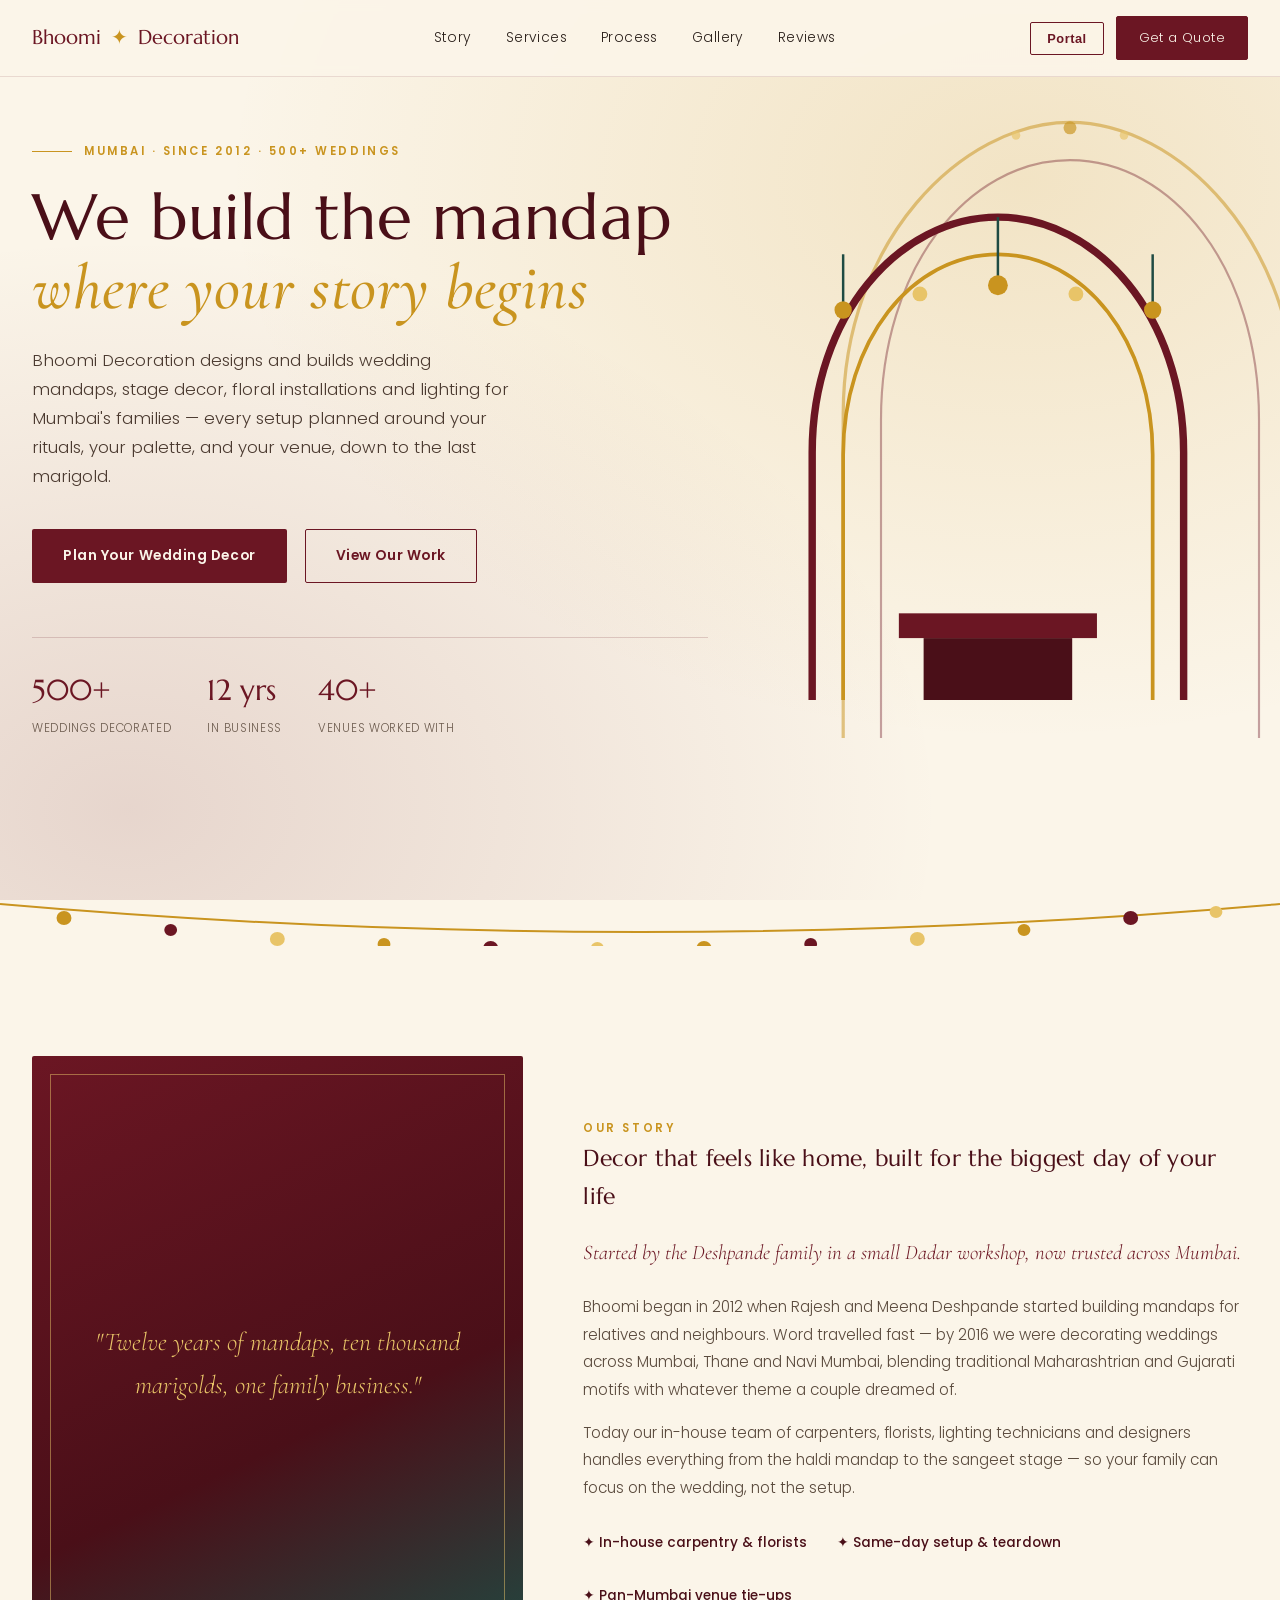
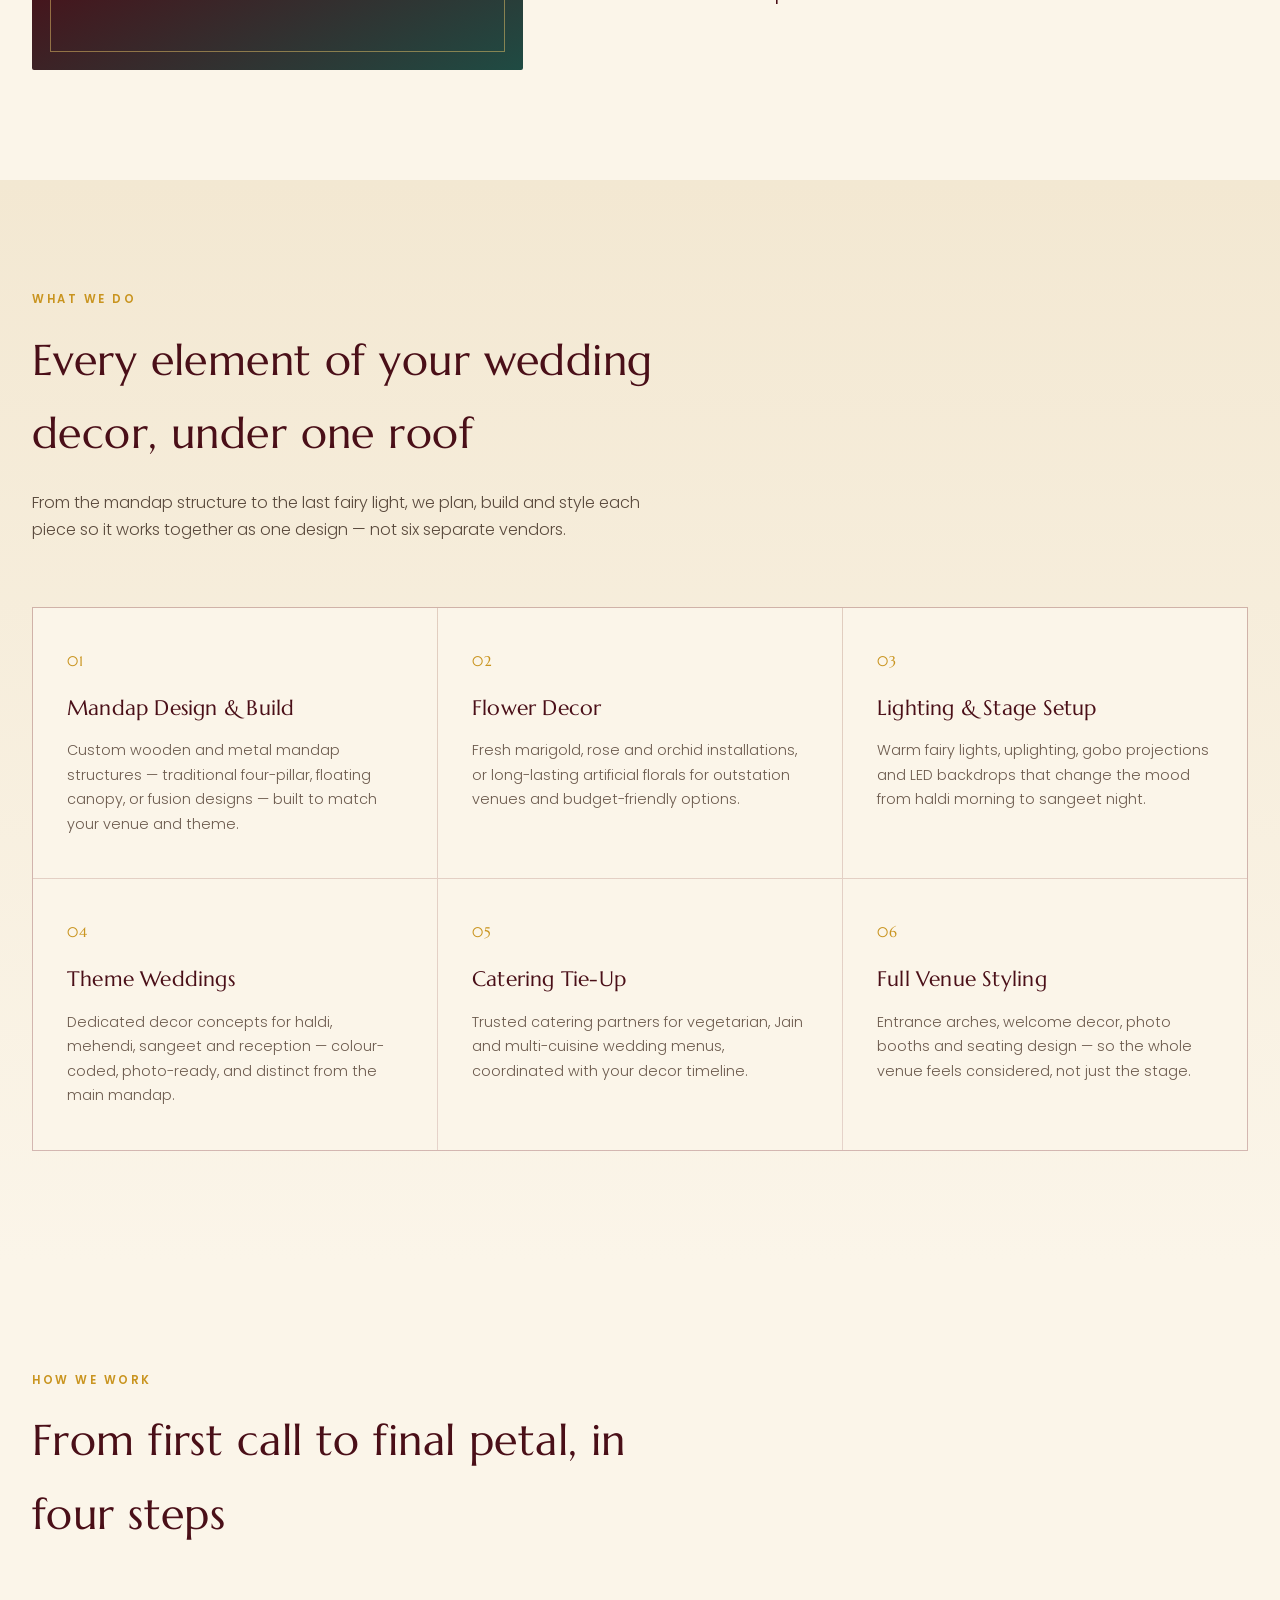
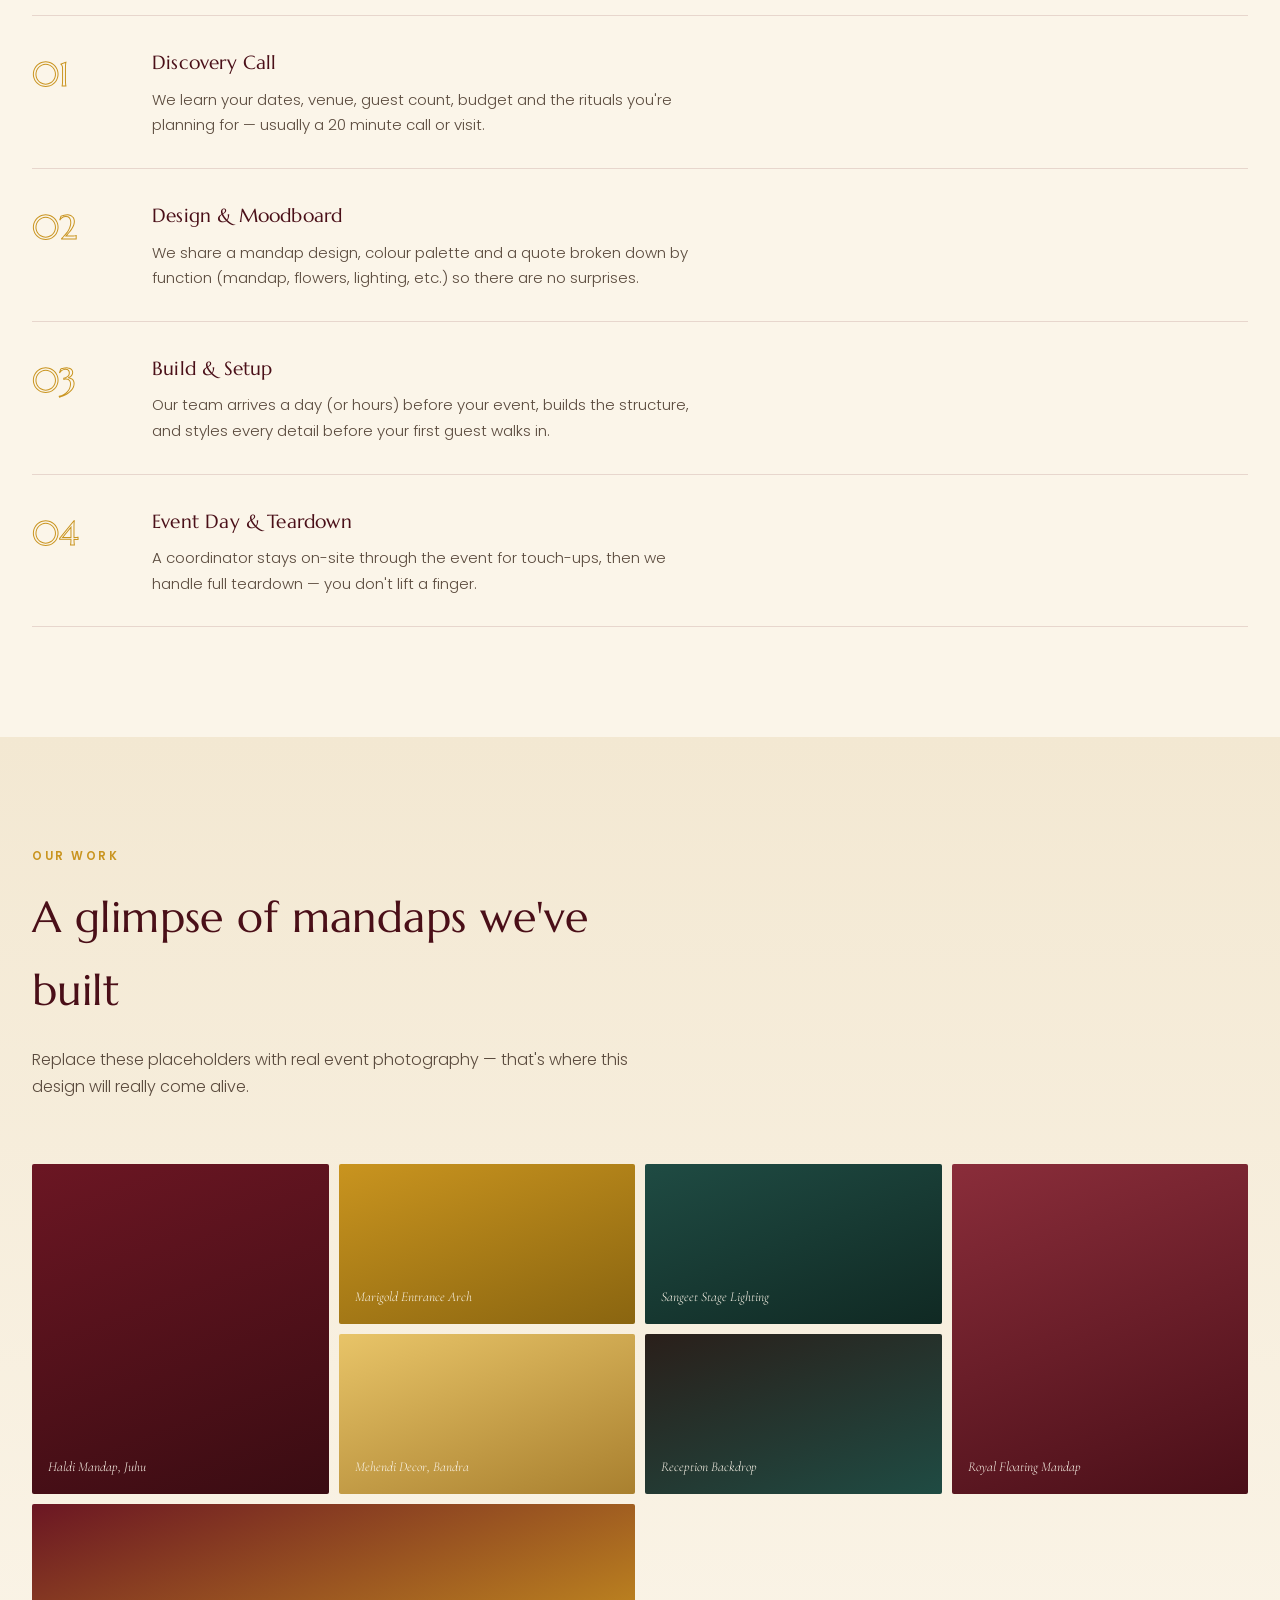
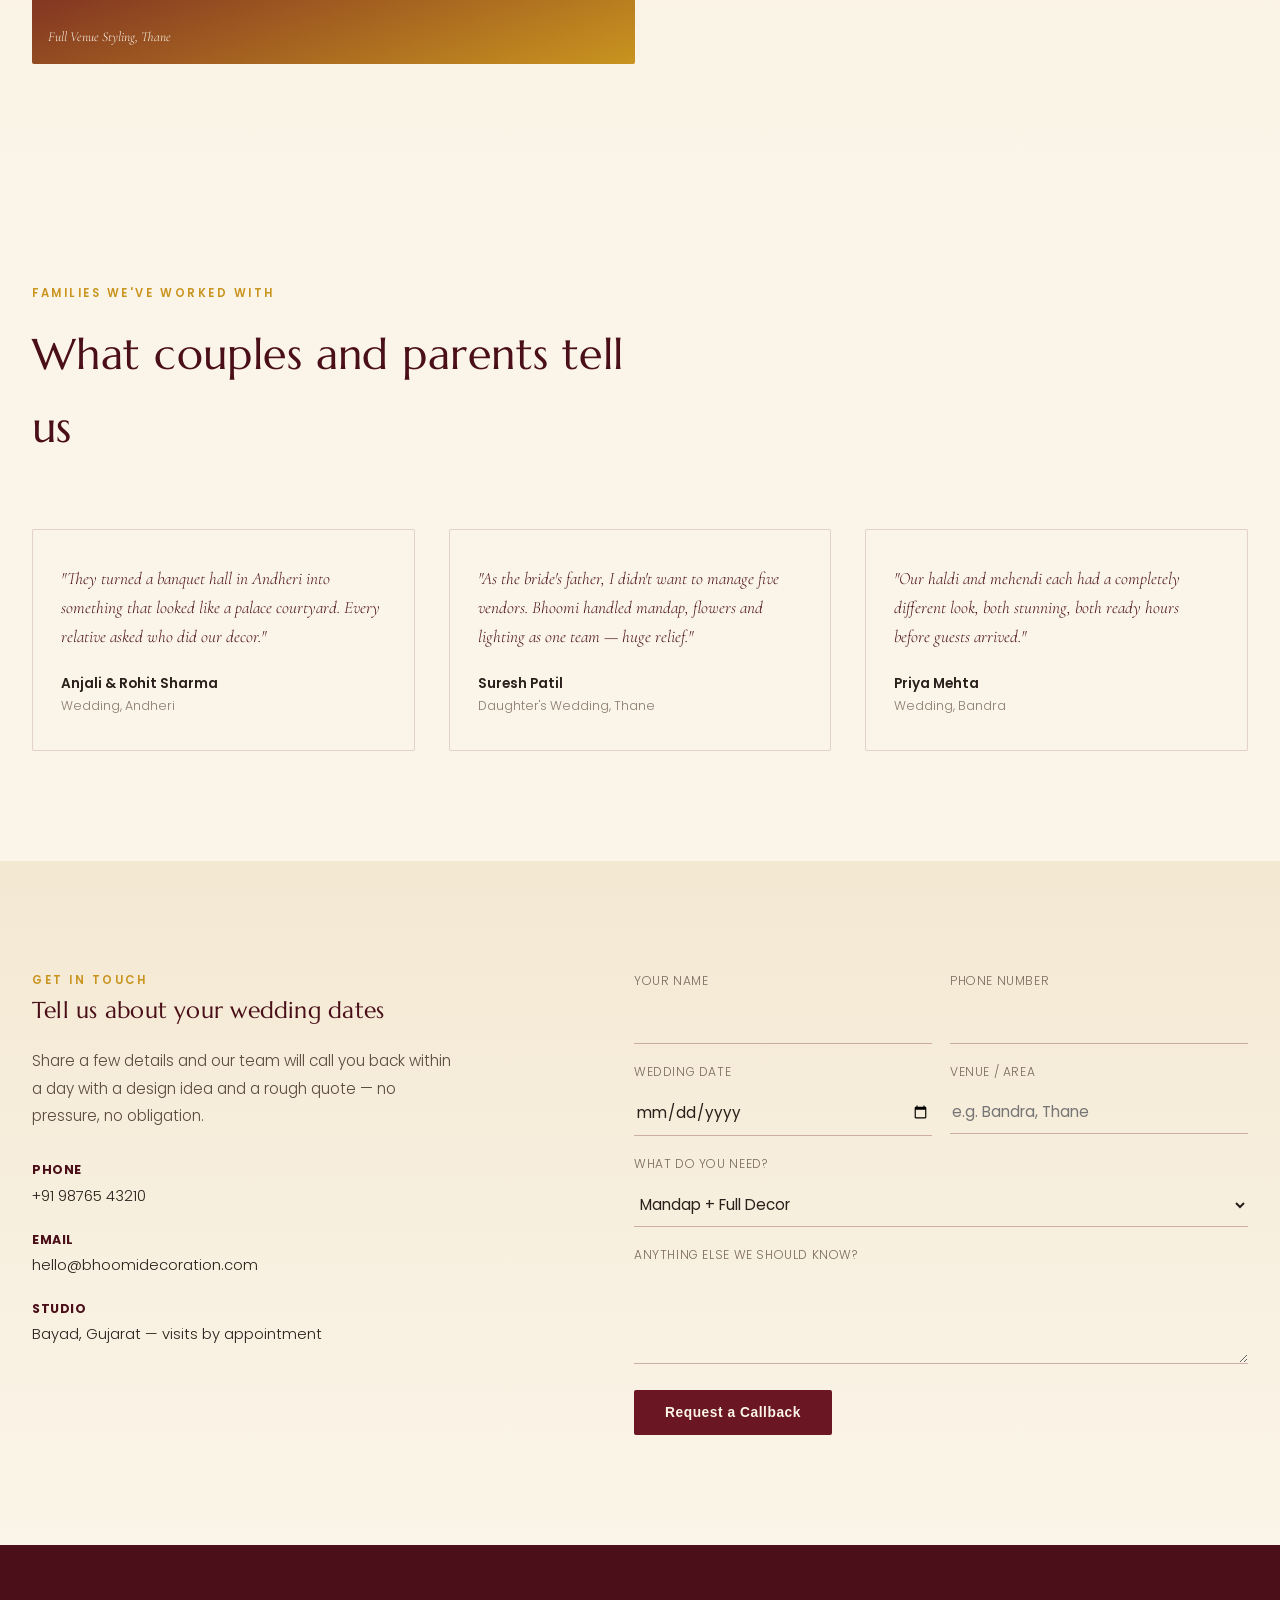
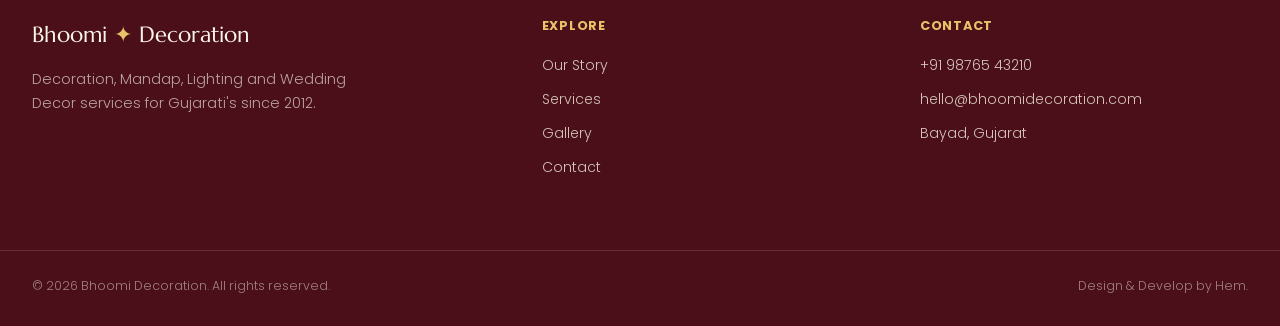
==== frontend/index.html @ f2d5220c "half" ====
<!DOCTYPE html>
<html lang="en">

<head>
    <meta charset="UTF-8">
    <meta name="viewport" content="width=device-width, initial-scale=1.0">
    <title>Bhoomi Decoration</title>
    <!-- Fonts -->
    <link rel="preconnect" href="https://fonts.googleapis.com">
    <link href="https://fonts.googleapis.com/css2?family=Marcellus&family=Cormorant+Garamond:ital,wght@0,400;0,500;0,600;1,500&family=Poppins:wght@300;400;500;600&display=swap" rel="stylesheet">
    <!-- CSS Link -->
    <link rel="stylesheet" href="styles.css">
    
    <!-- Instant Redirect Protection -->
    <script>
        (function() {
            const token = localStorage.getItem("eventflow_token");
            if (token) {
                window.location.href = "/admin";
            }
        })();
    </script>
</head>

<body>

    <!-- Pulsing Geometric Loading Skeleton (REQ-20 Cold Start Handler) -->
    <div id="loading-skeleton">
        <div class="skeleton-container">
            <svg class="skeleton-logo" viewBox="0 0 120 120" xmlns="http://www.w3.org/2000/svg">
                <path d="M20 100 V50 C20 20 50 10 60 10 C70 10 100 20 100 50 V100" fill="none" stroke="#C9941F" stroke-width="4" />
                <path d="M35 100 V55 C35 30 50 20 60 20 C70 20 85 30 85 55 V100" fill="none" stroke="#6B1623" stroke-width="3" />
                <circle cx="60" cy="20" r="4" fill="#C9941F" />
            </svg>
            <div class="skeleton-title">Bhoomi Decoration</div>
            <p class="skeleton-subtitle">Warming up database middleware... (Est. 15-20s cold start)</p>
            <div class="skeleton-geometric-blocks">
                <div class="skeleton-block sq1"></div>
                <div class="skeleton-block sq2"></div>
                <div class="skeleton-block sq3"></div>
            </div>
        </div>
    </div>

    <!-- Toast Container for Alerts -->
    <div id="toast-container"></div>

    <!-- Gateway Sign-In Portal (Sticker Card Style) -->
    <div class="modal-overlay" id="gateway-view">
        <div class="gateway-container sticker-card">
            <div class="app-title-banner" style="text-align: center; margin-bottom: 1.5rem;">
                <h1 style="font-family: 'Marcellus', serif; color: var(--maroon); margin-bottom: 0.25rem;">Bhoomi</h1>
                <p class="accent-script" style="color: var(--gold); font-size: 1.1rem; margin-bottom: 0.5rem;">Logistics & Operations Portal</p>
                <div style="width: 60px; height: 1.5px; background: var(--gold); margin: 0.5rem auto;"></div>
            </div>

            <form id="login-form">
                <div class="form-group">
                    <label for="login-email">SECURE EMAIL</label>
                    <input type="email" id="login-email" required placeholder="hello@bhoomidecoration.com or crew1@bhoomidecoration.com">
                </div>
                <div class="form-group">
                    <label for="login-password">SECURE PASSWORD</label>
                    <input type="password" id="login-password" required placeholder="••••••••">
                </div>

                <div class="form-group" style="margin-top: 1.5rem;">
                    <button type="submit" class="btn btn-primary" style="width: 100%;">
                        <span>Authenticate Secure Session</span>
                    </button>
                </div>
            </form>

            <div style="text-align: center; font-size: 0.8rem; color: var(--text-muted); margin-top: 1rem; border-top: 1px dashed rgba(107,22,35,0.15); padding-top: 1rem;">
                <strong>Admin:</strong> hello@bhoomidecoration.com (admin123)<br>
                <strong>Crew:</strong> crew1@bhoomidecoration.com (crew123)
            </div>

            <button class="btn btn-ghost" style="width: 100%; margin-top: 0.75rem; font-size: 0.85rem;" onclick="closeModal('gateway-view')">
                Browse Public Portfolio
            </button>
        </div>
    </div>

    <!-- ==================== ONE-PAGE BRAND PRESENTATION WEBSITE ==================== -->
    <div id="website-view">
        <!-- FIXED HEADER -->
        <header>
            <nav>
                <a class="logo" href="#top">Bhoomi<span>✦</span> Decoration</a>
                <div class="nav-links">
                    <a href="#about">Story</a>
                    <a href="#services">Services</a>
                    <a href="#process">Process</a>
                    <a href="#gallery">Gallery</a>
                    <a href="#testimonials">Reviews</a>
                </div>
                <div style="display: flex; gap: 0.75rem; align-items: center;">
                    <button class="btn btn-ghost" onclick="openModal('gateway-view')" style="padding: 8px 16px; font-size: 0.8rem;">Portal</button>
                    <a class="nav-cta" href="#contact">Get a Quote</a>
                </div>
                <button class="menu-toggle" id="menuToggle" aria-label="Open menu"><span></span><span></span><span></span></button>
            </nav>
        </header>

        <!-- mobile menu -->
        <div id="mobileMenu" style="display:none; position:fixed; inset:90px 0 0 0; background:var(--ivory); lighten-bg: var(--ivory-deep); z-index:49; padding:30px 32px;">
            <div style="display:flex; flex-direction:column; gap:26px; font-size:1.2rem; font-family:'Marcellus',serif;">
                <a href="#about">Story</a>
                <a href="#services">Services</a>
                <a href="#process">Process</a>
                <a href="#gallery">Gallery</a>
                <a href="#testimonials">Reviews</a>
                <a href="#" onclick="event.preventDefault(); openModal('gateway-view');" style="color: var(--gold);">Logistics Portal →</a>
                <a href="#contact" style="color:var(--maroon);">Get a Quote →</a>
            </div>
        </div>

        <!-- HERO -->
        <section class="hero" id="top">
            <svg class="hero-arch" viewBox="0 0 500 600" xmlns="http://www.w3.org/2000/svg">
                <path d="M40 600 V300 C40 140 150 30 250 30 C350 30 460 140 460 300 V600" fill="none" stroke="#C9941F" stroke-width="3" opacity="0.55" />
                <path d="M75 600 V305 C75 165 155 65 250 65 C345 65 425 165 425 305 V600" fill="none" stroke="#6B1623" stroke-width="2" opacity="0.4" />
                <g opacity="0.7">
                    <circle cx="250" cy="35" r="6" fill="#C9941F" />
                    <circle cx="200" cy="42" r="4" fill="#E8C468" />
                    <circle cx="300" cy="42" r="4" fill="#E8C468" />
                </g>
            </svg>
            <div class="hero-inner">
                <div>
                    <div class="hero-eyebrow"><span class="line"></span><span class="eyebrow">Mumbai · Since 2012 · 500+ Weddings</span></div>
                    <h1 class="hero-title">We build the mandap<em>where your story begins</em></h1>
                    <p class="hero-sub">Bhoomi Decoration designs and builds wedding mandaps, stage decor, floral installations and lighting for Mumbai's families — every setup planned around your rituals, your palette, and your venue, down to the last marigold.</p>
                    <div class="hero-actions">
                        <a href="#contact" class="btn btn-primary">Plan Your Wedding Decor</a>
                        <a href="#gallery" class="btn btn-ghost">View Our Work</a>
                    </div>
                    <div class="hero-stats">
                        <div>
                            <div class="stat-num">500+</div>
                            <div class="stat-label">Weddings Decorated</div>
                        </div>
                        <div>
                            <div class="stat-num">12 yrs</div>
                            <div class="stat-label">In Business</div>
                        </div>
                        <div>
                            <div class="stat-num">40+</div>
                            <div class="stat-label">Venues Worked With</div>
                        </div>
                    </div>
                </div>
                <div class="hero-visual">
                    <svg viewBox="0 0 360 420" width="100%" height="100%" xmlns="http://www.w3.org/2000/svg">
                        <path d="M30 420 V220 C30 110 100 30 180 30 C260 30 330 110 330 220 V420" fill="none" stroke="#6B1623" stroke-width="6" />
                        <path d="M55 420 V222 C55 130 110 60 180 60 C250 60 305 130 305 222 V420" fill="none" stroke="#C9941F" stroke-width="3" />
                        <g class="garland-strings">
                            <line x1="55" y1="60" x2="55" y2="100" stroke="#1F4B43" stroke-width="2" />
                            <line x1="305" y1="60" x2="305" y2="100" stroke="#1F4B43" stroke-width="2" />
                            <line x1="180" y1="30" x2="180" y2="80" stroke="#1F4B43" stroke-width="2" />
                        </g>
                        <g fill="#C9941F">
                            <circle cx="55" cy="105" r="7" />
                            <circle cx="180" cy="85" r="8" />
                            <circle cx="305" cy="105" r="7" />
                            <circle cx="117" cy="92" r="6" fill="#E8C468" />
                            <circle cx="243" cy="92" r="6" fill="#E8C468" />
                        </g>
                        <rect x="120" y="370" width="120" height="50" fill="#4A0F18" />
                        <rect x="100" y="350" width="160" height="20" fill="#6B1623" />
                    </svg>
                </div>
            </div>
        </section>

        <!-- GARLAND DIVIDER -->
        <div class="garland">
            <svg viewBox="0 0 1200 46" preserveAspectRatio="none" xmlns="http://www.w3.org/2000/svg">
                <path d="M0 4 Q600 60 1200 4" stroke="#C9941F" stroke-width="2" fill="none" />
                <g>
                    <g class="petal" transform="translate(60,4)">
                        <circle r="7" cy="14" fill="#C9941F" />
                    </g>
                    <g class="petal" transform="translate(160,10)">
                        <circle r="6" cy="20" fill="#6B1623" />
                    </g>
                    <g class="petal" transform="translate(260,15)">
                        <circle r="7" cy="24" fill="#E8C468" />
                    </g>
                    <g class="petal" transform="translate(360,18)">
                        <circle r="6" cy="26" fill="#C9941F" />
                    </g>
                    <g class="petal" transform="translate(460,20)">
                        <circle r="7" cy="28" fill="#6B1623" />
                    </g>
                    <g class="petal" transform="translate(560,20)">
                        <circle r="6" cy="28" fill="#E8C468" />
                    </g>
                    <g class="petal" transform="translate(660,20)">
                        <circle r="7" cy="28" fill="#C9941F" />
                    </g>
                    <g class="petal" transform="translate(760,18)">
                        <circle r="6" cy="26" fill="#6B1623" />
                    </g>
                    <g class="petal" transform="translate(860,15)">
                        <circle r="7" cy="24" fill="#E8C468" />
                    </g>
                    <g class="petal" transform="translate(960,10)">
                        <circle r="6" cy="20" fill="#C9941F" />
                    </g>
                    <g class="petal" transform="translate(1060,4)">
                        <circle r="7" cy="14" fill="#6B1623" />
                    </g>
                    <g class="petal" transform="translate(1140,2)">
                        <circle r="6" cy="10" fill="#E8C468" />
                    </g>
                </g>
            </svg>
        </div>

        <!-- ABOUT / STORY -->
        <section id="about">
            <div class="wrap about-grid reveal">
                <div class="about-frame">
                    <div class="mono">"Twelve years of mandaps, ten thousand marigolds, one family business."</div>
                </div>
                <div class="about-text">
                    <span class="eyebrow">Our Story</span>
                    <h2>Decor that feels like home, built for the biggest day of your life</h2>
                    <p class="lead">Started by the Deshpande family in a small Dadar workshop, now trusted across Mumbai.</p>
                    <p>Bhoomi began in 2012 when Rajesh and Meena Deshpande started building mandaps for relatives and neighbours. Word travelled fast — by 2016 we were decorating weddings across Mumbai, Thane and Navi Mumbai, blending traditional Maharashtrian and Gujarati motifs with whatever theme a couple dreamed of.</p>
                    <p>Today our in-house team of carpenters, florists, lighting technicians and designers handles everything from the haldi mandap to the sangeet stage — so your family can focus on the wedding, not the setup.</p>
                    <div class="credentials">
                        <div class="credential">✦ In-house carpentry & florists</div>
                        <div class="credential">✦ Same-day setup & teardown</div>
                        <div class="credential">✦ Pan-Mumbai venue tie-ups</div>
                    </div>
                </div>
            </div>
        </section>

        <!-- SERVICES -->
        <section id="services" class="alt-bg">
            <div class="wrap">
                <div class="section-head reveal">
                    <span class="eyebrow">What We Do</span>
                    <h2>Every element of your wedding decor, under one roof</h2>
                    <p>From the mandap structure to the last fairy light, we plan, build and style each piece so it works together as one design — not six separate vendors.</p>
                </div>
            </div>
            <div class="wrap reveal">
                <div class="services-grid">
                    <div class="service-card">
                        <div class="service-num">01</div>
                        <h3>Mandap Design & Build</h3>
                        <p>Custom wooden and metal mandap structures — traditional four-pillar, floating canopy, or fusion designs — built to match your venue and theme.</p>
                    </div>
                    <div class="service-card">
                        <div class="service-num">02</div>
                        <h3>Flower Decor</h3>
                        <p>Fresh marigold, rose and orchid installations, or long-lasting artificial florals for outstation venues and budget-friendly options.</p>
                    </div>
                    <div class="service-card">
                        <div class="service-num">03</div>
                        <h3>Lighting & Stage Setup</h3>
                        <p>Warm fairy lights, uplighting, gobo projections and LED backdrops that change the mood from haldi morning to sangeet night.</p>
                    </div>
                    <div class="service-card">
                        <div class="service-num">04</div>
                        <h3>Theme Weddings</h3>
                        <p>Dedicated decor concepts for haldi, mehendi, sangeet and reception — colour-coded, photo-ready, and distinct from the main mandap.</p>
                    </div>
                    <div class="service-card">
                        <div class="service-num">05</div>
                        <h3>Catering Tie-Up</h3>
                        <p>Trusted catering partners for vegetarian, Jain and multi-cuisine wedding menus, coordinated with your decor timeline.</p>
                    </div>
                    <div class="service-card">
                        <div class="service-num">06</div>
                        <h3>Full Venue Styling</h3>
                        <p>Entrance arches, welcome decor, photo booths and seating design — so the whole venue feels considered, not just the stage.</p>
                    </div>
                </div>
            </div>
        </section>

        <!-- PROCESS -->
        <section id="process">
            <div class="wrap">
                <div class="section-head reveal">
                    <span class="eyebrow">How We Work</span>
                    <h2>From first call to final petal, in four steps</h2>
                </div>
                <div class="process reveal">
                    <div class="process-row">
                        <div class="process-step">01</div>
                        <div>
                            <h3>Discovery Call</h3>
                            <p>We learn your dates, venue, guest count, budget and the rituals you're planning for — usually a 20 minute call or visit.</p>
                        </div>
                    </div>
                    <div class="process-row">
                        <div class="process-step">02</div>
                        <div>
                            <h3>Design & Moodboard</h3>
                            <p>We share a mandap design, colour palette and a quote broken down by function (mandap, flowers, lighting, etc.) so there are no surprises.</p>
                        </div>
                    </div>
                    <div class="process-row">
                        <div class="process-step">03</div>
                        <div>
                            <h3>Build & Setup</h3>
                            <p>Our team arrives a day (or hours) before your event, builds the structure, and styles every detail before your first guest walks in.</p>
                        </div>
                    </div>
                    <div class="process-row">
                        <div class="process-step">04</div>
                        <div>
                            <h3>Event Day & Teardown</h3>
                            <p>A coordinator stays on-site through the event for touch-ups, then we handle full teardown — you don't lift a finger.</p>
                        </div>
                    </div>
                </div>
            </div>
        </section>

        <!-- GALLERY -->
        <section id="gallery" class="alt-bg">
            <div class="wrap">
                <div class="section-head reveal">
                    <span class="eyebrow">Our Work</span>
                    <h2>A glimpse of mandaps we've built</h2>
                    <p>Replace these placeholders with real event photography — that's where this design will really come alive.</p>
                </div>
                <div class="gallery-grid reveal">
                    <div class="g1">Haldi Mandap, Juhu</div>
                    <div class="g2">Marigold Entrance Arch</div>
                    <div class="g3">Sangeet Stage Lighting</div>
                    <div class="g4">Royal Floating Mandap</div>
                    <div class="g5">Mehendi Decor, Bandra</div>
                    <div class="g6">Reception Backdrop</div>
                    <div class="g7">Full Venue Styling, Thane</div>
                </div>
            </div>
        </section>

        <!-- TESTIMONIALS -->
        <section id="testimonials">
            <div class="wrap">
                <div class="section-head reveal">
                    <span class="eyebrow">Families We've Worked With</span>
                    <h2>What couples and parents tell us</h2>
                </div>
                <div class="testi-grid reveal">
                    <div class="testi-card">
                        <div class="testi-quote">"They turned a banquet hall in Andheri into something that looked like a palace courtyard. Every relative asked who did our decor."</div>
                        <div class="testi-name">Anjali & Rohit Sharma</div>
                        <div class="testi-loc">Wedding, Andheri</div>
                    </div>
                    <div class="testi-card">
                        <div class="testi-quote">"As the bride's father, I didn't want to manage five vendors. Bhoomi handled mandap, flowers and lighting as one team — huge relief."</div>
                        <div class="testi-name">Suresh Patil</div>
                        <div class="testi-loc">Daughter's Wedding, Thane</div>
                    </div>
                    <div class="testi-card">
                        <div class="testi-quote">"Our haldi and mehendi each had a completely different look, both stunning, both ready hours before guests arrived."</div>
                        <div class="testi-name">Priya Mehta</div>
                        <div class="testi-loc">Wedding, Bandra</div>
                    </div>
                </div>
            </div>
        </section>

        <!-- CONTACT -->
        <section id="contact" class="alt-bg">
            <div class="wrap contact-grid">
                <div class="contact-info reveal">
                    <span class="eyebrow">Get In Touch</span>
                    <h2>Tell us about your wedding dates</h2>
                    <p>Share a few details and our team will call you back within a day with a design idea and a rough quote — no pressure, no obligation.</p>
                    <div class="contact-item">
                        <div><b>Phone</b>+91 98765 43210</div>
                    </div>
                    <div class="contact-item">
                        <div><b>Email</b>hello@bhoomidecoration.com</div>
                    </div>
                    <div class="contact-item">
                        <div><b>Studio</b>Bayad, Gujarat — visits by appointment</div>
                    </div>
                </div>
                <form class="reveal" onsubmit="event.preventDefault(); alert('Thank you! We will call you back within a day.');">
                    <div class="row2">
                        <div class="field"><label for="name">Your Name</label><input id="name" type="text" required></div>
                        <div class="field"><label for="phone">Phone Number</label><input id="phone" type="tel" required></div>
                    </div>
                    <div class="row2">
                        <div class="field"><label for="date">Wedding Date</label><input id="date" type="date"></div>
                        <div class="field"><label for="venue">Venue / Area</label><input id="venue" type="text" placeholder="e.g. Bandra, Thane"></div>
                    </div>
                    <div class="field">
                        <label for="service">What do you need?</label>
                        <select id="service">
                            <option>Mandap + Full Decor</option>
                            <option>Flowers Only</option>
                            <option>Lighting & Stage</option>
                            <option>Haldi / Mehendi / Sangeet Theme</option>
                            <option>Not Sure Yet</option>
                        </select>
                    </div>
                    <div class="field"><label for="msg">Anything else we should know?</label><textarea id="msg" rows="3"></textarea></div>
                    <button class="btn btn-primary submit-btn" type="submit">Request a Callback</button>
                </form>
            </div>
        </section>

        <!-- FOOTER -->
        <footer>
            <div class="wrap footer-grid">
                <div>
                    <div class="footer-logo">Bhoomi <span>✦</span> Decoration</div>
                    <p>Decoration, Mandap, Lighting and Wedding Decor services for Gujarati's since 2012.</p>
                </div>
                <div>
                    <h4>Explore</h4>
                    <ul>
                        <li><a href="#about">Our Story</a></li>
                        <li><a href="#services">Services</a></li>
                        <li><a href="#gallery">Gallery</a></li>
                        <li><a href="#contact">Contact</a></li>
                    </ul>
                </div>
                <div>
                    <h4>Contact</h4>
                    <ul>
                        <li>+91 98765 43210</li>
                        <li>hello@bhoomidecoration.com</li>
                        <li>Bayad, Gujarat</li>
                    </ul>
                </div>
            </div>
            <div class="wrap footer-bottom">
                <span>© 2026 Bhoomi Decoration. All rights reserved.</span>
                <span>Design & Develop by Hem.</span>
            </div>
        </footer>
    </div>

    <!-- Shared Utilities Scripts -->
    <script src="common.js"></script>
    <script src="login.js"></script>
    
    <!-- Inline UI logic for Landing page Portfolio -->
    <script>
        document.addEventListener("DOMContentLoaded", () => {
            // Portfolio Website Interactivity
            const menuToggle = document.getElementById('menuToggle');
            const mobileMenu = document.getElementById('mobileMenu');
            if (menuToggle && mobileMenu) {
                menuToggle.addEventListener('click', () => {
                    mobileMenu.style.display = mobileMenu.style.display === 'none' ? 'block' : 'none';
                });
                mobileMenu.querySelectorAll('a').forEach(a => a.addEventListener('click', () => mobileMenu.style.display = 'none'));
            }

            const reveals = document.querySelectorAll('.reveal');
            const revealObserver = new IntersectionObserver((entries) => {
                entries.forEach(entry => {
                    if (entry.isIntersecting) entry.target.classList.add('is-visible');
                });
            }, { threshold: 0.15 });
            reveals.forEach(el => revealObserver.observe(el));
            
            // Hide skeleton for guest users on homepage
            const skeleton = document.getElementById("loading-skeleton");
            if (skeleton) {
                setTimeout(() => {
                    skeleton.classList.add("hidden");
                }, 50);
            }

            // Dynamically load gallery items
            const galleryGrid = document.querySelector(".gallery-grid");
            if (galleryGrid) {
                fetch("/api/gallery")
                    .then(res => res.json())
                    .then(data => {
                        if (data && data.length > 0) {
                            galleryGrid.innerHTML = "";
                            data.forEach((item, index) => {
                                const itemDiv = document.createElement("div");
                                const gridClass = `g${(index % 7) + 1}`;
                                itemDiv.className = gridClass;
                                itemDiv.style.backgroundImage = `linear-gradient(rgba(0,0,0,0.15), rgba(0,0,0,0.65)), url('${item.image_url}')`;
                                itemDiv.style.backgroundSize = "cover";
                                itemDiv.style.backgroundPosition = "center";
                                itemDiv.innerHTML = `${item.title}${item.category ? ' (' + item.category + ')' : ''}`;
                                galleryGrid.appendChild(itemDiv);
                            });
                        }
                    })
                    .catch(err => console.error("Error loading gallery:", err));
            }
        });
    </script>
</body>

</html>
---- frontend/styles.css ----
/* ==================== GLOBAL CONFIG & DESIGN SYSTEM TOKENS ==================== */
:root {
    /* Brand Colors */
    --maroon: #6B1623;       /* primary brand color, headings, buttons */
    --maroon-deep: #4A0F18;  /* hero headline, footer background, hover states */
    --gold: #C9941F;         /* accents, eyebrow labels, borders, icons */
    --gold-light: #E8C468;   /* secondary accent, highlights */
    --ivory: #FBF5E9;        /* main background */
    --ivory-deep: #F3E8D2;   /* alternating section background */
    --teal: #1F4B43;         /* tertiary accent — garland strings, small details only */
    --ink: #2A1F1A;          /* body text */

    /* Dashboard Standard Fallback Mappings */
    --bg-primary: var(--ivory);
    --bg-secondary: var(--ivory-deep);
    --bg-glass: #ffffff;
    --border-glass: rgba(107, 22, 35, 0.15);
    --border-glass-focus: var(--maroon);
    
    --text-primary: var(--ink);
    --text-secondary: #5a4a3d;
    --text-muted: #8a7a6d;
    
    --accent-gold: var(--gold);
    --accent-gold-hover: var(--gold-light);
    --accent-purple: var(--maroon);
    --accent-purple-hover: var(--maroon-deep);
    
    --status-success: #1f4b43;
    --status-warning: var(--gold);
    --status-danger: var(--maroon);

    --font-family: 'Poppins', sans-serif;
    --transition-smooth: all 0.3s ease;
    --shadow-premium: 0 10px 30px rgba(74, 15, 24, 0.08);
}

/* ==================== HIGH-CONTRAST LABOR VIEW DEVIATION (REQ-16) ==================== */
body.labor-mode {
    --bg-primary: #1F1214; /* Deep dark maroon background */
    --bg-secondary: #2C1A1D; /* Secondary dark maroon background */
    --bg-glass: #382125; /* Glass-like panel background */
    --border-glass: rgba(201, 148, 31, 0.35); /* Gold outline */
    --border-glass-focus: #E8C468;
    
    --text-primary: #FBF5E9; /* Ivory text */
    --text-secondary: #E8C468; /* Light gold subheadings */
    --text-muted: #cbbba9;
    
    --accent-gold: #C9941F; /* Gold accent */
    --accent-gold-hover: #E8C468;
    --accent-purple: #E8C468;
    
    --status-success: #81C784; /* Soft green */
    --status-warning: #C9941F;
    --status-danger: #E57373; /* Soft red */
    
    --shadow-premium: 0 10px 30px rgba(0, 0, 0, 0.5);
}


/* General Resets */
* {
    box-sizing: border-box;
    margin: 0;
    padding: 0;
    -webkit-tap-highlight-color: transparent;
}

html {
    scroll-behavior: smooth;
}

body {
    background-color: var(--bg-primary);
    color: var(--text-primary);
    font-family: var(--font-family);
    font-weight: 300;
    font-size: 0.95rem;
    line-height: 1.7;
    overflow-x: hidden;
    transition: var(--transition-smooth);
}

/* Typography styles */
h1, h2, h3, .display {
    font-family: 'Marcellus', serif;
    font-weight: 400;
    letter-spacing: 0.01em;
    color: var(--maroon-deep);
}

body.labor-mode h1, body.labor-mode h2, body.labor-mode h3 {
    color: #FFFFFF;
}

.accent-script {
    font-family: 'Cormorant Garamond', serif;
    font-style: italic;
    font-weight: 500;
    color: var(--gold);
}

a {
    color: inherit;
    text-decoration: none;
}

img {
    max-width: 100%;
    display: block;
}

.wrap {
    max-width: var(--maxw);
    margin: 0 auto;
    padding: 0 32px;
}

.eyebrow {
    font-family: 'Poppins', sans-serif;
    font-size: 0.72rem;
    letter-spacing: 0.22em;
    text-transform: uppercase;
    color: var(--gold);
    font-weight: 600;
    display: block;
}

/* ==================== SKELETON LOADING VIEW (REQ-20) ==================== */
#loading-skeleton {
    position: fixed;
    inset: 0;
    background: var(--ivory);
    z-index: 9999;
    display: flex;
    align-items: center;
    justify-content: center;
    transition: opacity 0.5s ease, visibility 0.5s ease;
}

#loading-skeleton.hidden {
    opacity: 0;
    visibility: hidden;
}

.skeleton-container {
    text-align: center;
    max-width: 400px;
    padding: 2rem;
}

.skeleton-logo {
    width: 90px;
    height: 100px;
    margin: 0 auto 1.5rem;
    animation: skeleton-pulse 1.8s ease-in-out infinite;
}

.skeleton-title {
    font-family: 'Marcellus', serif;
    font-size: 1.6rem;
    color: var(--maroon);
    margin-bottom: 0.5rem;
    letter-spacing: 0.05em;
}

.skeleton-subtitle {
    font-size: 0.85rem;
    color: #5a4a3d;
    margin-bottom: 2rem;
}

.skeleton-geometric-blocks {
    display: flex;
    justify-content: center;
    gap: 12px;
}

.skeleton-block {
    width: 20px;
    height: 20px;
    background: var(--gold);
    opacity: 0.2;
    border-radius: 2px;
    animation: skeleton-pulse-block 1.2s ease-in-out infinite;
}

.skeleton-block.sq2 {
    background: var(--maroon);
    animation-delay: 0.2s;
}

.skeleton-block.sq3 {
    background: var(--teal);
    animation-delay: 0.4s;
}

@keyframes skeleton-pulse {
    0%, 100% { transform: scale(0.95); opacity: 0.6; }
    50% { transform: scale(1.05); opacity: 1; }
}

@keyframes skeleton-pulse-block {
    0%, 100% { transform: translateY(0); opacity: 0.2; }
    50% { transform: translateY(-8px); opacity: 0.8; }
}

/* ==================== SIGNATURE SWINGING MARIGOLD TORAN DIVIDER ==================== */
.garland {
    width: 100%;
    height: 46px;
    display: flex;
    justify-content: center;
    align-items: flex-start;
    overflow: hidden;
    position: relative;
    background: var(--ivory);
}

.garland svg {
    display: block;
    width: 100%;
    height: 100%;
}

.garland .petal {
    animation: swing 3.6s ease-in-out infinite;
    transform-origin: top center;
}

.garland .petal:nth-child(even) {
    animation-delay: 0.6s;
}

.garland .petal:nth-child(3n) {
    animation-delay: 1.2s;
}

@keyframes swing {
    0%, 100% { transform: rotate(-3deg); }
    50% { transform: rotate(3deg); }
}

@media (prefers-reduced-motion: reduce) {
    .garland .petal {
        animation: none;
    }
}

/* ==================== NEOBRUTALIST STICKER CARD LOGIN VIEW ==================== */
.sticker-card {
    background: #ffffff !important;
    border: 2px solid var(--maroon-deep) !important;
    border-radius: 2px !important;
    box-shadow: 6px 6px 0px var(--maroon-deep) !important;
    padding: 2.5rem !important;
    max-width: 440px;
    width: 90%;
    margin: auto;
    transition: transform 0.2s ease, box-shadow 0.2s ease;
}

.sticker-card:hover {
    transform: translate(-2px, -2px);
    box-shadow: 8px 8px 0px var(--maroon-deep) !important;
}

.sticker-card input {
    background: transparent !important;
    border: none !important;
    border-bottom: 2px solid rgba(107, 22, 35, 0.3) !important;
    border-radius: 0 !important;
    padding: 8px 2px !important;
    color: var(--ink) !important;
    outline: none !important;
    transition: border-color 0.3s ease !important;
}

.sticker-card input:focus {
    border-bottom-color: var(--maroon) !important;
}

/* ==================== PUBLIC PORTFOLIO WEBSITE STYLING ==================== */
header {
    position: fixed;
    top: 0;
    left: 0;
    right: 0;
    z-index: 50;
    background: rgba(251, 245, 233, 0.92);
    backdrop-filter: blur(6px);
    -webkit-backdrop-filter: blur(6px);
    border-bottom: 1px solid rgba(107, 22, 35, 0.12);
}

nav {
    display: flex;
    align-items: center;
    justify-content: space-between;
    max-width: var(--maxw);
    margin: 0 auto;
    padding: 16px 32px;
}

.logo {
    font-family: 'Marcellus', serif;
    font-size: 1.25rem;
    color: var(--maroon);
    display: flex;
    align-items: center;
    gap: 10px;
}

.logo span {
    color: var(--gold);
}

.nav-links {
    display: flex;
    gap: 34px;
    font-size: 0.86rem;
    letter-spacing: 0.03em;
}

.nav-links a {
    position: relative;
    padding: 4px 0;
    color: var(--ink);
}

.nav-links a::after {
    content: '';
    position: absolute;
    left: 0;
    bottom: -2px;
    width: 0;
    height: 1.5px;
    background: var(--gold);
    transition: width .3s ease;
}

.nav-links a:hover::after {
    width: 100%;
}

.nav-cta {
    background: var(--maroon);
    color: var(--ivory) !important;
    padding: 10px 22px;
    border-radius: 2px;
    font-size: 0.82rem;
    letter-spacing: 0.03em;
    border: 1px solid var(--maroon);
    transition: all .3s ease;
}

.nav-cta:hover {
    background: transparent;
    color: var(--maroon) !important;
}

.menu-toggle {
    display: none;
    flex-direction: column;
    gap: 5px;
    cursor: pointer;
    background: none;
    border: none;
}

.menu-toggle span {
    width: 24px;
    height: 2px;
    background: var(--maroon);
}

/* Hero Section */
.hero {
    position: relative;
    min-height: 100vh;
    display: flex;
    align-items: center;
    padding-top: 90px;
    background: radial-gradient(ellipse at 80% 20%, rgba(201, 148, 31, 0.18), transparent 55%),
                radial-gradient(ellipse at 10% 90%, rgba(107, 22, 35, 0.14), transparent 50%),
                var(--ivory);
    overflow: hidden;
}

.hero-arch {
    position: absolute;
    right: -60px;
    top: 90px;
    width: 540px;
    opacity: 0.95;
    pointer-events: none;
}

.hero-inner {
    display: grid;
    grid-template-columns: 1.15fr 0.85fr;
    gap: 40px;
    align-items: center;
    max-width: var(--maxw);
    margin: 0 auto;
    padding: 0 32px;
    width: 100%;
    position: relative;
    z-index: 2;
}

.hero-eyebrow {
    display: flex;
    align-items: center;
    gap: 12px;
    margin-bottom: 22px;
}

.hero-eyebrow .line {
    width: 40px;
    height: 1px;
    background: var(--gold);
}

h1.hero-title {
    font-size: clamp(2.6rem, 5vw, 4.2rem);
    line-height: 1.08;
    color: var(--maroon-deep);
}

h1.hero-title em {
    font-family: 'Cormorant Garamond', serif;
    font-style: italic;
    font-weight: 500;
    color: var(--gold);
    display: block;
}

.hero-sub {
    margin-top: 24px;
    font-size: 1.04rem;
    line-height: 1.75;
    max-width: 480px;
    color: #4b3a30;
}

.hero-actions {
    display: flex;
    gap: 18px;
    margin-top: 38px;
    flex-wrap: wrap;
}

.btn {
    display: inline-flex;
    align-items: center;
    justify-content: center;
    padding: 14px 30px;
    font-size: 0.86rem;
    letter-spacing: 0.04em;
    border-radius: 2px;
    font-weight: 600;
    transition: all .3s ease;
    cursor: pointer;
    border: 1px solid transparent;
}

.btn-primary {
    background: var(--maroon);
    color: var(--ivory);
}

.btn-primary:hover {
    background: var(--maroon-deep);
}

.btn-ghost {
    border: 1px solid var(--maroon);
    color: var(--maroon);
    background: transparent;
}

.btn-ghost:hover {
    background: var(--maroon);
    color: var(--ivory);
}

.hero-stats {
    display: flex;
    gap: 36px;
    margin-top: 54px;
    padding-top: 28px;
    border-top: 1px solid rgba(107, 22, 35, 0.18);
}

.stat-num {
    font-family: 'Marcellus', serif;
    font-size: 1.8rem;
    color: var(--maroon);
}

.stat-label {
    font-size: 0.72rem;
    letter-spacing: 0.06em;
    color: #6b5a4d;
    text-transform: uppercase;
    margin-top: 4px;
}

.hero-visual {
    position: relative;
    height: 520px;
    display: flex;
    align-items: center;
    justify-content: center;
}

/* Sections */
section {
    padding: 110px 0;
    background: var(--ivory);
}

.section-head {
    max-width: 640px;
    margin-bottom: 64px;
}

.section-head .eyebrow {
    margin-bottom: 14px;
}

.section-head h2 {
    font-size: clamp(2rem, 3.4vw, 2.7rem);
    color: var(--maroon-deep);
}

.section-head p {
    margin-top: 18px;
    color: #5a4a3d;
    line-height: 1.7;
    font-size: 1rem;
}

.alt-bg {
    background: linear-gradient(180deg, var(--ivory-deep), var(--ivory));
}

/* About Section */
.about-grid {
    display: grid;
    grid-template-columns: 0.85fr 1.15fr;
    gap: 60px;
    align-items: center;
}

.about-frame {
    aspect-ratio: 4/5;
    border-radius: 2px;
    position: relative;
    background: linear-gradient(155deg, var(--maroon) 0%, var(--maroon-deep) 60%, var(--teal) 100%);
    overflow: hidden;
}

.about-frame::before {
    content: '';
    position: absolute;
    inset: 18px;
    border: 1px solid rgba(232, 196, 104, 0.5);
}

.about-frame .mono {
    position: absolute;
    inset: 0;
    display: flex;
    align-items: center;
    justify-content: center;
    font-family: 'Cormorant Garamond', serif;
    font-style: italic;
    color: var(--gold-light);
    font-size: 1.6rem;
    text-align: center;
    padding: 40px;
}

.about-text h2 {
    margin-bottom: 6px;
}

.about-text .lead {
    font-family: 'Cormorant Garamond', serif;
    font-style: italic;
    font-size: 1.3rem;
    color: var(--maroon);
    margin: 18px 0 22px;
}

.about-text p {
    color: #5a4a3d;
    line-height: 1.8;
    margin-bottom: 16px;
}

.credentials {
    display: flex;
    gap: 30px;
    margin-top: 30px;
    flex-wrap: wrap;
}

.credential {
    font-size: 0.85rem;
    display: flex;
    align-items: center;
    gap: 8px;
    color: var(--maroon-deep);
    font-weight: 500;
}

/* Services Grid (Flat, Architectural, Hairline Borders) */
.services-grid {
    display: grid;
    grid-template-columns: repeat(3, 1fr);
    gap: 1px;
    background: rgba(107, 22, 35, 0.15);
    border: 1px solid rgba(107, 22, 35, 0.15);
}

.service-card {
    background: var(--ivory);
    padding: 42px 34px;
    transition: background .35s ease;
    position: relative;
}

.service-card:hover {
    background: var(--ivory-deep);
}

.service-num {
    font-family: 'Marcellus', serif;
    font-size: 0.85rem;
    color: var(--gold);
    letter-spacing: 0.1em;
}

.service-card h3 {
    margin-top: 18px;
    font-size: 1.3rem;
    color: var(--maroon-deep);
}

.service-card p {
    margin-top: 12px;
    font-size: 0.9rem;
    line-height: 1.7;
    color: #6b5a4d;
}

/* Process Section */
.process {
    display: flex;
    flex-direction: column;
    gap: 0;
}

.process-row {
    display: grid;
    grid-template-columns: 90px 1fr;
    gap: 30px;
    padding: 30px 0;
    border-bottom: 1px solid rgba(107, 22, 35, 0.14);
    align-items: start;
}

.process-row:first-child {
    border-top: 1px solid rgba(107, 22, 35, 0.14);
}

.process-step {
    font-family: 'Marcellus', serif;
    font-size: 2.1rem;
    color: transparent;
    -webkit-text-stroke: 1px var(--gold);
}

.process-row h3 {
    color: var(--maroon-deep);
    font-size: 1.2rem;
    margin-bottom: 8px;
}

.process-row p {
    color: #5a4a3d;
    font-size: 0.94rem;
    line-height: 1.7;
    max-width: 560px;
}

/* Gallery Section */
.gallery-grid {
    display: grid;
    grid-template-columns: repeat(4, 1fr);
    grid-auto-rows: 160px;
    gap: 10px;
}

.gallery-grid div {
    border-radius: 2px;
    position: relative;
    overflow: hidden;
    display: flex;
    align-items: flex-end;
    padding: 16px;
    font-size: 0.85rem;
    color: var(--ivory);
    font-family: 'Cormorant Garamond', serif;
    font-style: italic;
}

.g1 { grid-row: span 2; background: linear-gradient(160deg, #6B1623, #3a0c12); }
.g2 { background: linear-gradient(160deg, #C9941F, #8a6510); }
.g3 { background: linear-gradient(160deg, #1F4B43, #102923); }
.g4 { grid-row: span 2; background: linear-gradient(160deg, #8a2d3a, #4A0F18); }
.g5 { background: linear-gradient(160deg, #E8C468, #a9802f); }
.g6 { background: linear-gradient(160deg, #2A1F1A, #1F4B43); }
.g7 { grid-column: span 2; background: linear-gradient(160deg, #6B1623, #C9941F); }

/* Testimonials */
.testi-grid {
    display: grid;
    grid-template-columns: repeat(3, 1fr);
    gap: 34px;
}

.testi-card {
    background: var(--ivory);
    border: 1px solid rgba(107, 22, 35, 0.16);
    padding: 34px 28px;
    border-radius: 2px;
}

.testi-quote {
    font-family: 'Cormorant Garamond', serif;
    font-style: italic;
    font-size: 1.08rem;
    color: var(--maroon-deep);
    line-height: 1.7;
}

.testi-name {
    margin-top: 20px;
    font-size: 0.85rem;
    font-weight: 600;
    color: var(--ink);
}

.testi-loc {
    font-size: 0.78rem;
    color: #8a7a6d;
}

/* Contact */
.contact-grid {
    display: grid;
    grid-template-columns: 1fr 1fr;
    gap: 60px;
}

.contact-info h2 {
    margin-bottom: 18px;
}

.contact-info p {
    color: #5a4a3d;
    line-height: 1.8;
    margin-bottom: 30px;
    max-width: 420px;
}

.contact-item {
    display: flex;
    gap: 14px;
    margin-bottom: 20px;
    font-size: 0.92rem;
}

.contact-item b {
    display: block;
    color: var(--maroon-deep);
    font-size: 0.78rem;
    letter-spacing: 0.05em;
    text-transform: uppercase;
    margin-bottom: 3px;
}

form {
    display: flex;
    flex-direction: column;
    gap: 18px;
}

.field {
    display: flex;
    flex-direction: column;
    gap: 8px;
}

.field label {
    font-size: 0.76rem;
    letter-spacing: 0.05em;
    text-transform: uppercase;
    color: #7a6a5d;
}

.field input, .field select, .field textarea {
    background: transparent;
    border: none;
    border-bottom: 1px solid rgba(107, 22, 35, 0.3);
    padding: 10px 2px;
    font-family: 'Poppins', sans-serif;
    font-size: 0.95rem;
    color: var(--ink);
    outline: none;
    transition: border-color .3s ease;
}

.field input:focus, .field select:focus, .field textarea:focus {
    border-color: var(--maroon);
}

.row2 {
    display: grid;
    grid-template-columns: 1fr 1fr;
    gap: 18px;
}

.submit-btn {
    margin-top: 8px;
    align-self: flex-start;
}

/* Footer */
footer {
    background: var(--maroon-deep);
    color: var(--ivory);
    padding: 70px 0 30px;
}

.footer-grid {
    display: grid;
    grid-template-columns: 1.4fr 1fr 1fr;
    gap: 50px;
}

.footer-logo {
    font-family: 'Marcellus', serif;
    font-size: 1.4rem;
    margin-bottom: 14px;
}

.footer-logo span {
    color: var(--gold-light);
}

footer p {
    color: rgba(251, 245, 233, 0.65);
    line-height: 1.7;
    font-size: 0.9rem;
    max-width: 340px;
}

footer h4 {
    font-size: 0.8rem;
    letter-spacing: 0.06em;
    text-transform: uppercase;
    color: var(--gold-light);
    margin-bottom: 18px;
}

footer ul {
    list-style: none;
}

footer li {
    margin-bottom: 10px;
    font-size: 0.88rem;
    color: rgba(251, 245, 233, 0.78);
}

.footer-bottom {
    margin-top: 60px;
    padding-top: 24px;
    border-top: 1px solid rgba(251, 245, 233, 0.14);
    display: flex;
    justify-content: space-between;
    font-size: 0.78rem;
    color: rgba(251, 245, 233, 0.5);
    flex-wrap: wrap;
    gap: 10px;
}

/* Reveal transition animation */
.reveal {
    opacity: 0;
    transform: translateY(24px);
    transition: opacity .8s ease, transform .8s ease;
}

.reveal.is-visible {
    opacity: 1;
    transform: translateY(0);
}

/* ==================== INTERNAL LOGISTICS PORTAL WORKSPACE STYLES ==================== */
.app-container {
    display: flex;
    flex: 1;
    min-height: 100vh;
    position: relative;
    background-color: var(--bg-primary);
}

.sidebar {
    width: 260px;
    background: var(--bg-secondary);
    border-right: 1px solid var(--border-glass);
    padding: 2rem 1.5rem;
    display: flex;
    flex-direction: column;
    gap: 2rem;
    z-index: 100;
    transition: var(--transition-smooth);
    position: sticky;
    top: 0;
    height: 100vh;
    overflow-y: auto;
}

.main-content {
    flex: 1;
    padding: 2.5rem;
    overflow-y: auto;
    max-width: 1400px;
    margin: 0 auto;
    width: 100%;
}

/* Glass Panels */
.glass-panel {
    background: var(--bg-glass);
    border: 1px solid var(--border-glass);
    border-radius: 4px;
    padding: 1.5rem;
    box-shadow: var(--shadow-premium);
    transition: var(--transition-smooth);
}

.glass-panel:hover {
    border-color: var(--border-glass-focus);
}

/* Active navigation item styling */
.nav-list {
    list-style: none;
    display: flex;
    flex-direction: column;
    gap: 0.5rem;
}

.nav-item {
    display: flex;
    align-items: center;
    gap: 0.75rem;
    padding: 0.75rem 1rem;
    border-radius: 2px;
    color: var(--text-secondary);
    text-decoration: none;
    cursor: pointer;
    transition: var(--transition-smooth);
    font-weight: 500;
    border-left: 2px solid transparent;
}

.nav-item:hover, .nav-item.active {
    background: rgba(107, 22, 35, 0.05);
    color: var(--maroon);
    border-left-color: var(--maroon);
}

body.labor-mode .nav-item:hover, body.labor-mode .nav-item.active {
    background: rgba(255, 215, 0, 0.1);
    color: var(--accent-gold);
    border-left-color: var(--accent-gold);
}

/* Premium Buttons & Form Controls */
.app-container button, .modal-card button {
    font-family: var(--font-family);
    font-weight: 600;
    border: none;
    border-radius: 2px;
    cursor: pointer;
    transition: var(--transition-smooth);
    padding: 0.75rem 1.25rem;
    display: inline-flex;
    align-items: center;
    gap: 0.5rem;
    justify-content: center;
}

/* Form inputs in app container */
.app-container input, .app-container select, .app-container textarea,
.modal-card input, .modal-card select, .modal-card textarea {
    background: rgba(255, 255, 255, 0.6);
    border: 1px solid var(--border-glass);
    border-radius: 2px;
    padding: 0.75rem 1rem;
    color: var(--text-primary);
    outline: none;
    transition: var(--transition-smooth);
    width: 100%;
}

.app-container input:focus, .app-container select:focus, .app-container textarea:focus,
.modal-card input:focus, .modal-card select:focus, .modal-card textarea:focus {
    border-color: var(--maroon);
    background: #ffffff;
}

body.labor-mode input, body.labor-mode select, body.labor-mode textarea {
    background: #1b2923 !important;
    border: 2px solid var(--border-glass) !important;
    color: #ffffff !important;
}

body.labor-mode input:focus, body.labor-mode select:focus, body.labor-mode textarea:focus {
    border-color: var(--accent-gold) !important;
}

/* Grid Boards */
.dashboard-grid {
    display: grid;
    grid-template-columns: repeat(auto-fit, minmax(240px, 1fr));
    gap: 1.5rem;
    margin-bottom: 2rem;
}

.stat-card {
    display: flex;
    flex-direction: column;
    gap: 0.5rem;
    position: relative;
    overflow: hidden;
}

.stat-val {
    font-size: 2rem;
    font-weight: 700;
    color: var(--text-primary);
}

.stat-val.gold { color: var(--gold); }
.stat-val.purple { color: var(--maroon); }
.stat-val.success { color: var(--status-success); }
.stat-val.danger { color: var(--maroon-deep); }

/* Table Elements */
.table-wrapper {
    overflow-x: auto;
    margin-top: 1rem;
}

table {
    width: 100%;
    border-collapse: collapse;
    text-align: left;
}

th, td {
    padding: 1rem 1.25rem;
    border-bottom: 1px solid var(--border-glass);
}

th {
    font-weight: 600;
    color: var(--text-secondary);
    text-transform: uppercase;
    font-size: 0.75rem;
    letter-spacing: 0.05em;
}

tr:hover td {
    background: rgba(107, 22, 35, 0.02);
}

body.labor-mode tr:hover td {
    background: rgba(255, 255, 255, 0.05);
}

/* Badges */
.badge {
    padding: 0.25rem 0.6rem;
    border-radius: 20px;
    font-size: 0.75rem;
    font-weight: 600;
    text-transform: uppercase;
    display: inline-block;
}

.badge-draft { background: rgba(107, 114, 128, 0.12); color: var(--text-secondary); }
.badge-confirmed { background: rgba(201, 148, 31, 0.12); color: var(--gold); }
.badge-completed { background: rgba(31, 75, 67, 0.12); color: var(--teal); }

/* Overlapping Alerts Header Banner */
.alert-banner {
    background: rgba(107, 22, 35, 0.08);
    border: 1.5px solid var(--maroon);
    color: var(--maroon-deep);
    border-radius: 4px;
    padding: 1.25rem;
    margin-bottom: 1.5rem;
    display: flex;
    flex-direction: column;
    gap: 0.5rem;
}

/* Popups & Modals */
.modal-overlay {
    position: fixed;
    top: 0;
    left: 0;
    right: 0;
    bottom: 0;
    background: rgba(42, 31, 26, 0.75);
    backdrop-filter: blur(4px);
    z-index: 1000;
    display: none;
    align-items: center;
    justify-content: center;
    opacity: 0;
    transition: opacity 0.3s ease;
}

.modal-overlay.active {
    display: flex;
    opacity: 1;
}

.modal-card {
    width: 90%;
    max-width: 600px;
    max-height: 90vh;
    overflow-y: auto;
    background: var(--bg-glass);
    border: 2px solid var(--border-glass-focus);
    border-radius: 4px;
    padding: 2rem;
    box-shadow: 8px 8px 0px rgba(74, 15, 24, 0.15);
}

.modal-header {
    display: flex;
    justify-content: space-between;
    align-items: center;
    border-bottom: 1px solid var(--border-glass);
    padding-bottom: 1rem;
    margin-bottom: 1.5rem;
}

/* Quote Checklist Item grid */
.quote-item-grid {
    display: grid;
    grid-template-columns: 2fr 1fr 1fr;
    gap: 1.5rem;
    align-items: center;
    padding: 0.75rem 0;
    border-bottom: 1px solid var(--border-glass);
}

/* Crew screen checklist elements */
.crew-task-list {
    display: flex;
    flex-direction: column;
    gap: 1rem;
}

.crew-task-item {
    display: flex;
    align-items: flex-start;
    gap: 1.25rem;
    padding: 1.25rem;
    border-radius: 4px;
    background: var(--bg-secondary);
    border: 1px solid var(--border-glass);
    transition: var(--transition-smooth);
}

.crew-task-item.completed {
    border-left: 5px solid var(--status-success);
    opacity: 0.8;
}

.crew-task-item.pending {
    border-left: 5px solid var(--status-warning);
}

.crew-checkbox {
    width: 24px;
    height: 24px;
    border-radius: 2px;
    border: 2px solid var(--border-glass-focus);
    cursor: pointer;
    display: flex;
    align-items: center;
    justify-content: center;
    flex-shrink: 0;
    font-weight: bold;
    transition: var(--transition-smooth);
}

.crew-checkbox.checked {
    background: var(--status-success);
    border-color: var(--status-success);
    color: white;
}

/* Photo / Blueprint Display Viewport */
.layout-preview-box {
    width: 100%;
    max-height: 450px;
    border-radius: 4px;
    border: 1.5px solid var(--border-glass);
    overflow: hidden;
    margin-top: 1rem;
    background: #000;
    position: relative;
    display: flex;
    align-items: center;
    justify-content: center;
}

.layout-preview-box img {
    max-width: 100%;
    max-height: 450px;
    object-fit: contain;
    cursor: pointer;
}

/* Toast alert notification styling */
#toast-container {
    position: fixed;
    bottom: 2rem;
    right: 2rem;
    z-index: 10000;
    display: flex;
    flex-direction: column;
    gap: 0.75rem;
    max-width: 380px;
    width: 90%;
}

.toast-message {
    background: var(--maroon-deep);
    border-left: 4px solid var(--gold);
    color: #ffffff;
    padding: 1rem 1.25rem;
    border-radius: 4px;
    box-shadow: 6px 6px 0px rgba(0,0,0,0.25);
    display: flex;
    flex-direction: column;
    gap: 0.25rem;
    transform: translateX(120%);
    animation: slideIn 0.3s cubic-bezier(0.16, 1, 0.3, 1) forwards;
}

@keyframes slideIn {
    to { transform: translateX(0); }
}

/* ==================== PRINT RECEIPT STYLING ==================== */
@media print {
    body {
        background: #ffffff !important;
        color: #000000 !important;
    }
    
    #website-view, .sidebar, .main-content-header, button, form, .modal-overlay, #toast-container, .nav-list {
        display: none !important;
    }
    
    .main-content {
        padding: 0 !important;
        margin: 0 !important;
        max-width: 100% !important;
    }
    
    .glass-panel {
        background: transparent !important;
        border: none !important;
        box-shadow: none !important;
        padding: 0 !important;
    }
    
    .print-receipt-only {
        display: block !important;
        width: 100% !important;
    }
    
    table {
        border: 1px solid #000000 !important;
    }
    
    th, td {
        border-bottom: 1px solid #000000 !important;
        color: #000000 !important;
        padding: 0.5rem !important;
    }
}

.print-receipt-only {
    display: none;
}

/* Spinner */
.loader-spinner {
    width: 24px;
    height: 24px;
    border: 3px solid rgba(107, 22, 35, 0.1);
    border-top-color: var(--gold);
    border-radius: 50%;
    animation: spin 0.8s linear infinite;
}

@keyframes spin {
    to { transform: rotate(360deg); }
}

.mobile-header {
    display: none;
}

.mobile-only-btn {
    display: none !important;
}

/* ==================== RESPONSIVE OVERRIDES ==================== */
@media (max-width: 980px) {
    .nav-links {
        display: none;
    }
    .menu-toggle {
        display: flex;
    }
    .hero-inner {
        grid-template-columns: 1fr;
    }
    .hero-visual {
        height: 320px;
        order: -1;
    }
    .hero-arch {
        display: none;
    }
    .about-grid {
        grid-template-columns: 1fr;
    }
    .services-grid {
        grid-template-columns: 1fr 1fr;
    }
    .gallery-grid {
        grid-template-columns: repeat(2, 1fr);
    }
    .g7 {
        grid-column: span 2;
    }
    .testi-grid {
        grid-template-columns: 1fr;
    }
    .contact-grid {
        grid-template-columns: 1fr;
    }
    .footer-grid {
        grid-template-columns: 1fr;
        gap: 30px;
    }

    /* Mobile Header */
    .mobile-header {
        display: flex;
        align-items: center;
        justify-content: space-between;
        padding: 0.75rem 1rem;
        background: var(--bg-secondary);
        border-bottom: 1px solid var(--border-glass);
        position: sticky;
        top: 0;
        z-index: 150;
        width: 100%;
    }
    
    .mobile-logo {
        font-family: 'Marcellus', serif;
        font-size: 1.3rem;
        font-weight: 600;
        color: var(--maroon);
        text-align: center;
    }
    
    .mobile-logo span {
        color: var(--gold);
    }
    
    /* Sidebar Backdrop Overlay */
    .sidebar-backdrop {
        position: fixed;
        top: 0;
        left: 0;
        right: 0;
        bottom: 0;
        background: rgba(42, 31, 26, 0.4);
        backdrop-filter: blur(2px);
        z-index: 940;
        display: none;
        opacity: 0;
        transition: opacity 0.3s ease;
    }
    
    .sidebar-backdrop.active {
        display: block;
        opacity: 1;
    }

    /* Admin Workspace responsive */
    .app-container {
        flex-direction: column;
    }
    
    .sidebar {
        position: fixed;
        top: 0;
        left: 0;
        bottom: 0;
        width: 280px;
        height: 100vh;
        z-index: 950;
        transform: translateX(-100%);
        transition: transform 0.3s cubic-bezier(0.4, 0, 0.2, 1);
        border-right: 1px solid var(--border-glass);
        box-shadow: 4px 0 24px rgba(0, 0, 0, 0.15);
        overflow-y: auto;
    }
    
    .sidebar.open {
        transform: translateX(0);
    }
    
    .mobile-only-btn {
        display: block !important;
    }
    
    .main-content {
        padding: 1.5rem 1rem;
    }
}

@media (max-width: 560px) {
    .services-grid {
        grid-template-columns: 1fr;
    }
    .row2 {
        grid-template-columns: 1fr !important;
    }
    .hero-stats {
        flex-wrap: wrap;
        gap: 24px;
    }
    .dashboard-grid {
        grid-template-columns: 1fr;
    }
    .quote-item-grid {
        grid-template-columns: 1fr !important;
        gap: 0.5rem;
        padding: 1rem 0;
    }
    .quote-item-grid div:nth-child(3) {
        text-align: left !important;
        font-weight: 600;
        color: var(--maroon);
    }
}

/* Crew Grid Responsive Component */
.crew-grid {
    display: grid;
    grid-template-columns: 1.2fr 0.8fr;
    gap: 1.5rem;
    margin-bottom: 2rem;
}
@media (max-width: 980px) {
    .crew-grid {
        grid-template-columns: 1fr !important;
    }
}

/* ==================== PAGINATION & SEARCH STYLING ==================== */
.pagination-container {
    display: flex;
    justify-content: space-between;
    align-items: center;
    padding: 1rem 0.5rem 0.5rem 0.5rem;
    margin-top: 1rem;
    border-top: 1px dashed var(--border-glass);
    flex-wrap: wrap;
    gap: 1rem;
}
.pagination-info {
    font-size: 0.85rem;
    color: var(--text-secondary);
}
.pagination-buttons {
    display: flex;
    gap: 0.5rem;
    align-items: center;
}
.pagination-btn {
    padding: 0.4rem 0.8rem;
    font-size: 0.8rem;
    border-radius: 4px;
    border: 1px solid var(--border-glass);
    background: transparent;
    color: var(--maroon);
    cursor: pointer;
    font-weight: 500;
    transition: var(--transition-smooth);
}
.pagination-btn:hover:not(:disabled) {
    background: var(--maroon);
    color: var(--ivory);
}
.pagination-btn:disabled {
    opacity: 0.4;
    cursor: not-allowed;
}
.search-input {
    width: 100%;
    max-width: 280px;
    padding: 0.55rem 1rem;
    font-size: 0.85rem;
    border-radius: 4px;
    border: 1px solid var(--border-glass);
    background: var(--bg-glass);
    color: var(--text-primary);
    outline: none;
    transition: border-color 0.3s ease;
}
.search-input:focus {
    border-color: var(--maroon);
}
.row3 {
    display: grid;
    grid-template-columns: repeat(3, 1fr);
    gap: 1rem;
}
@media (max-width: 560px) {
    .row3 {
        grid-template-columns: 1fr !important;
    }
}
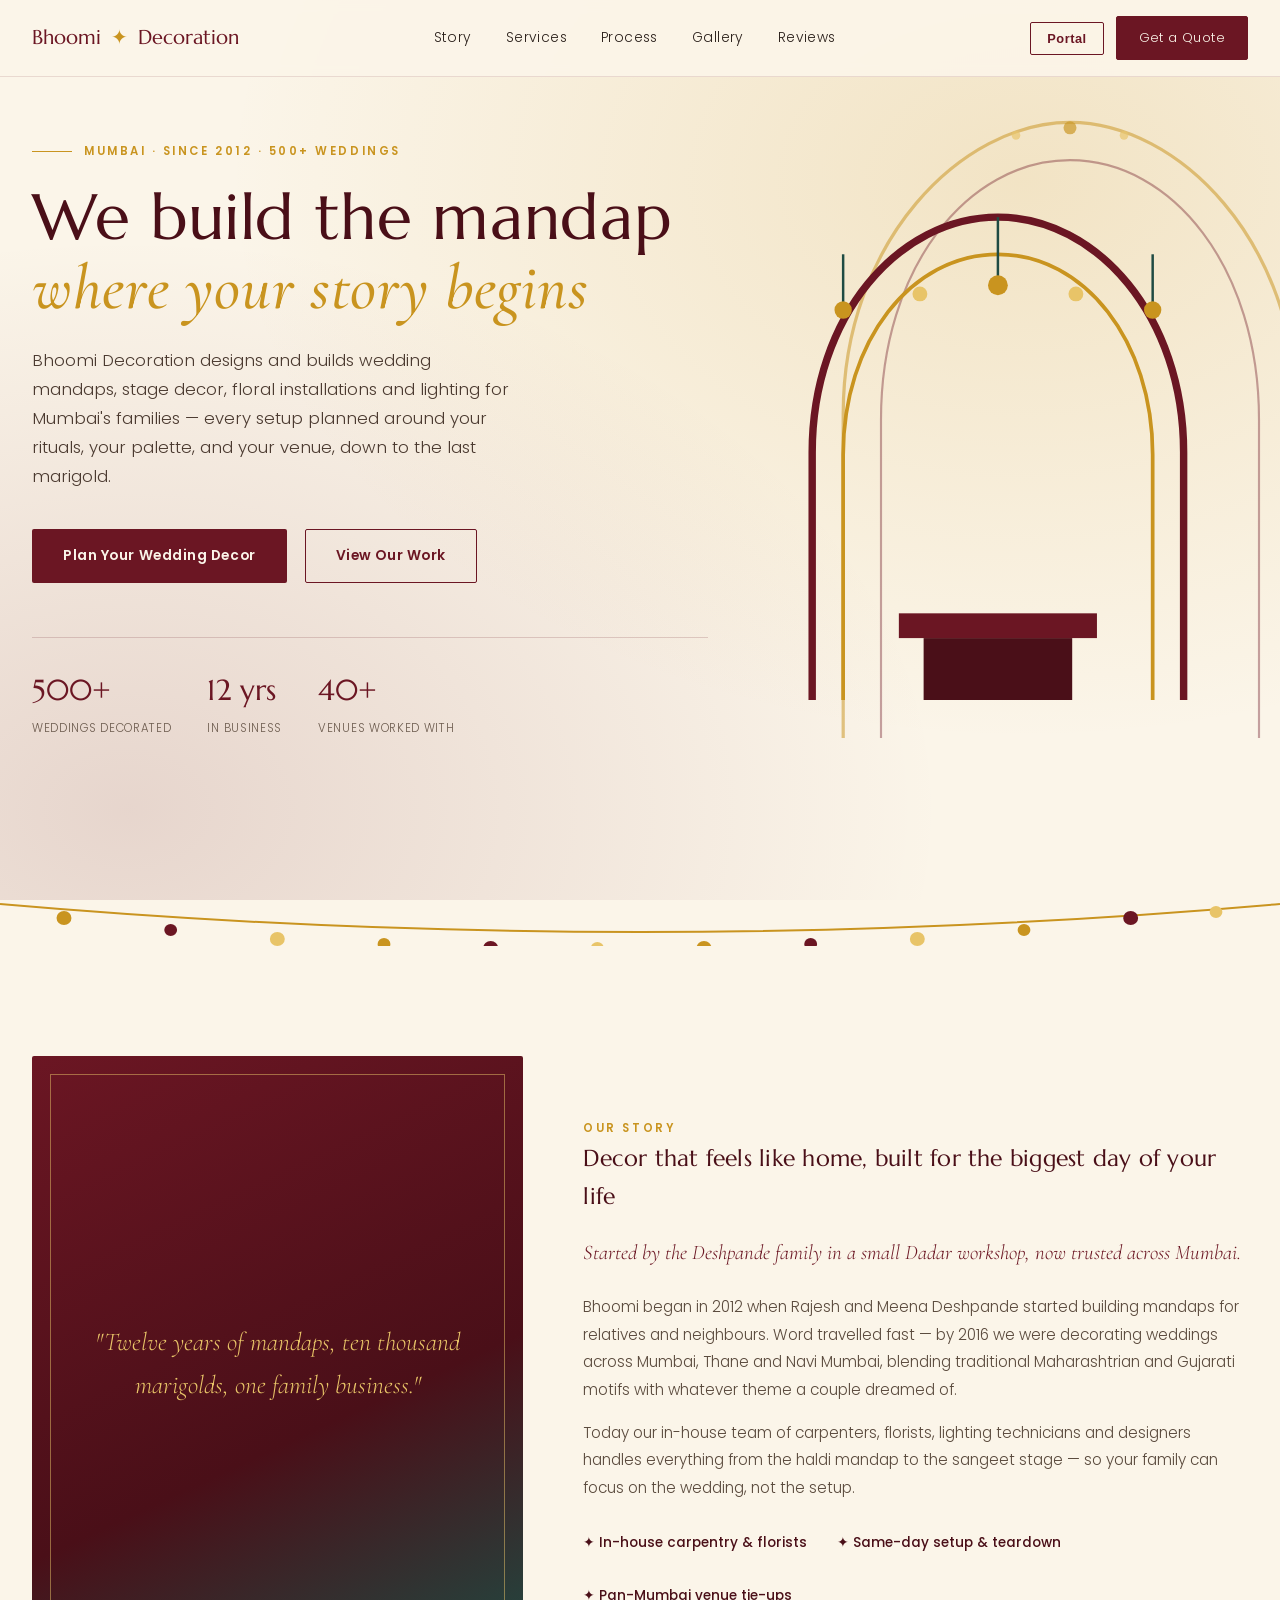
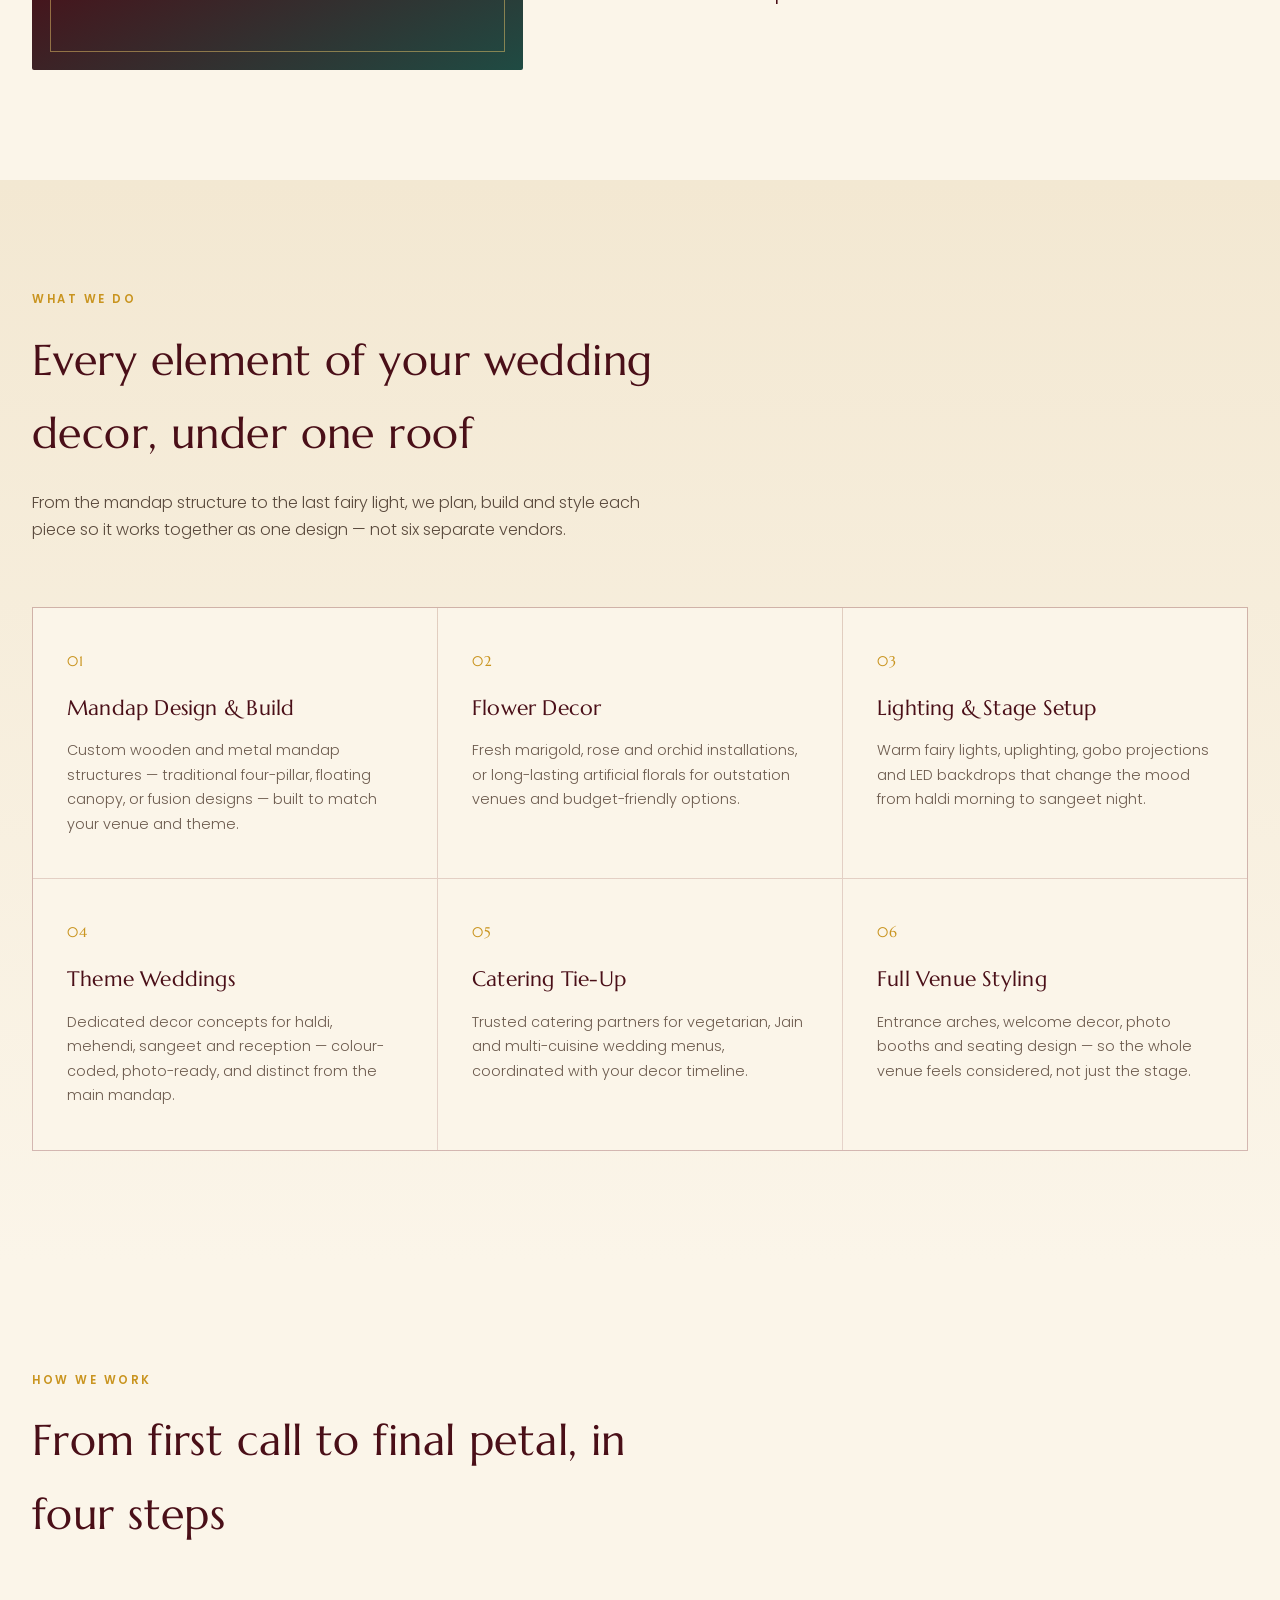
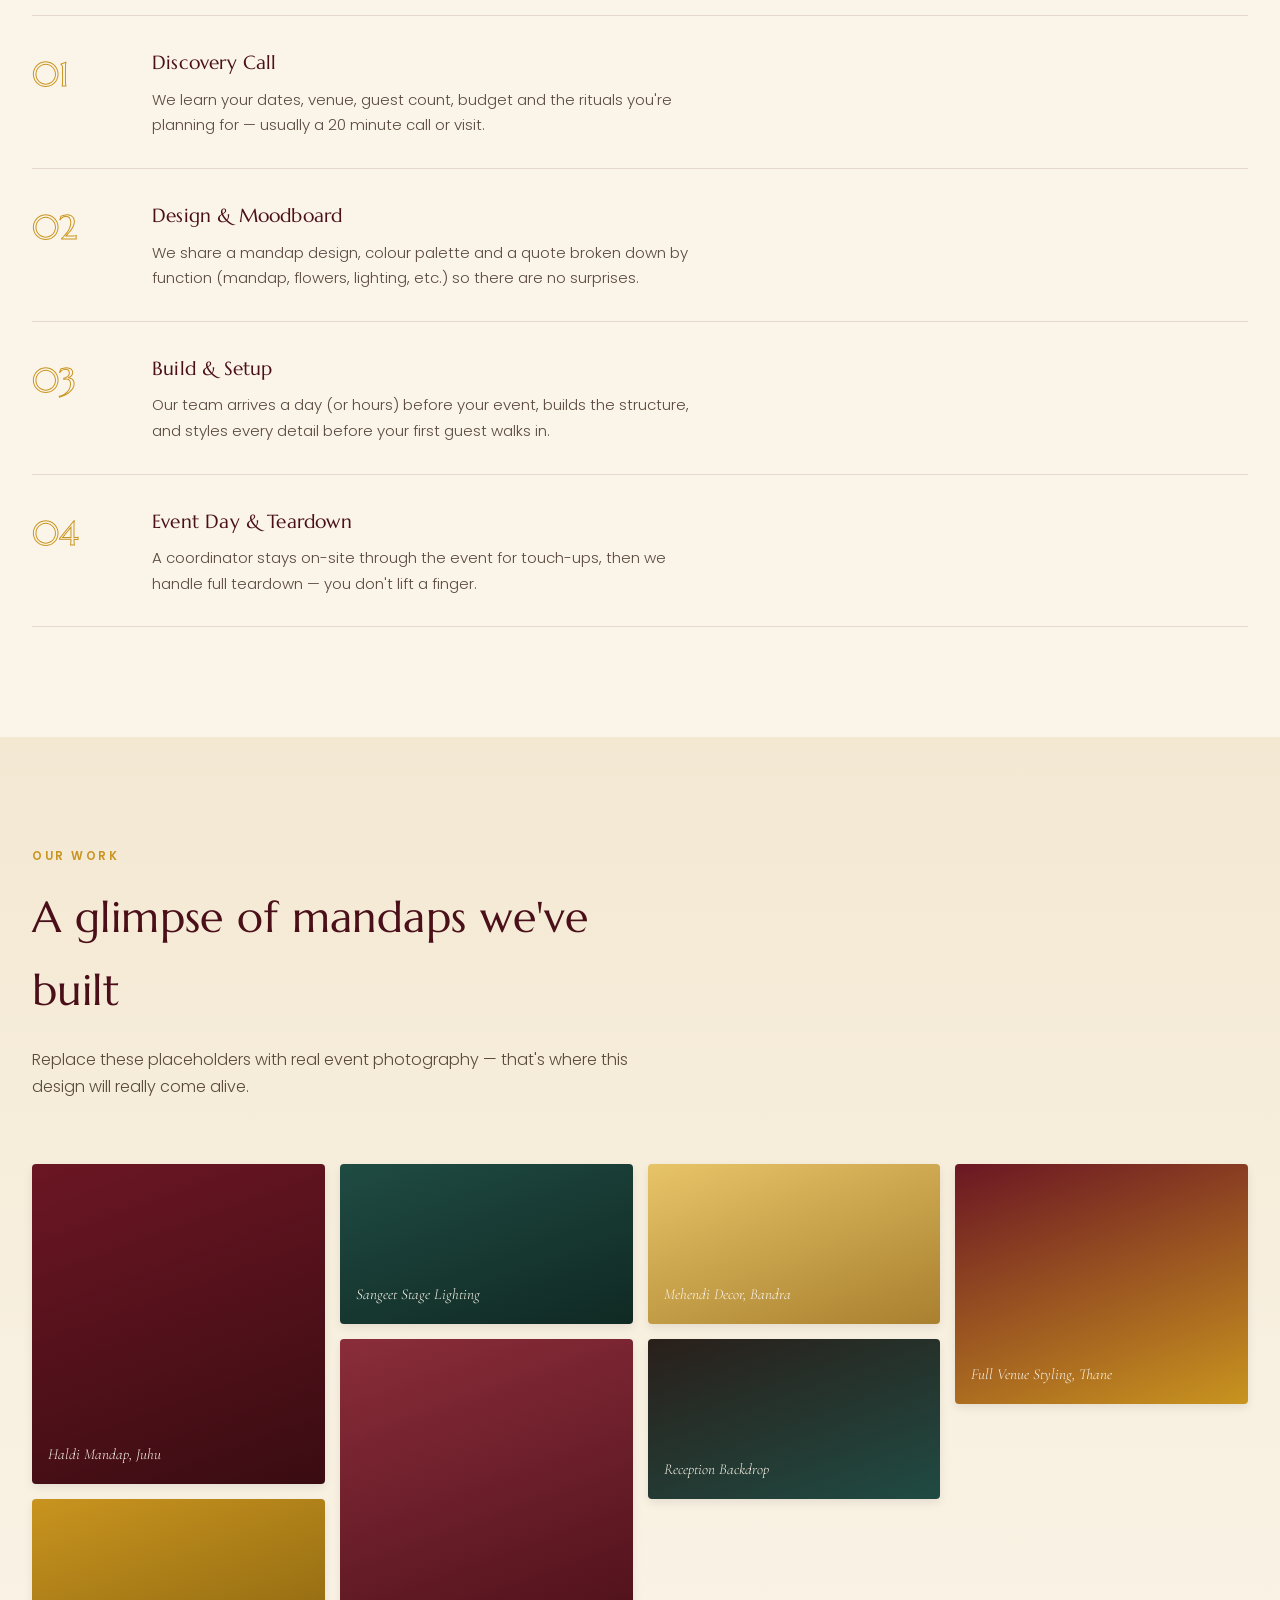
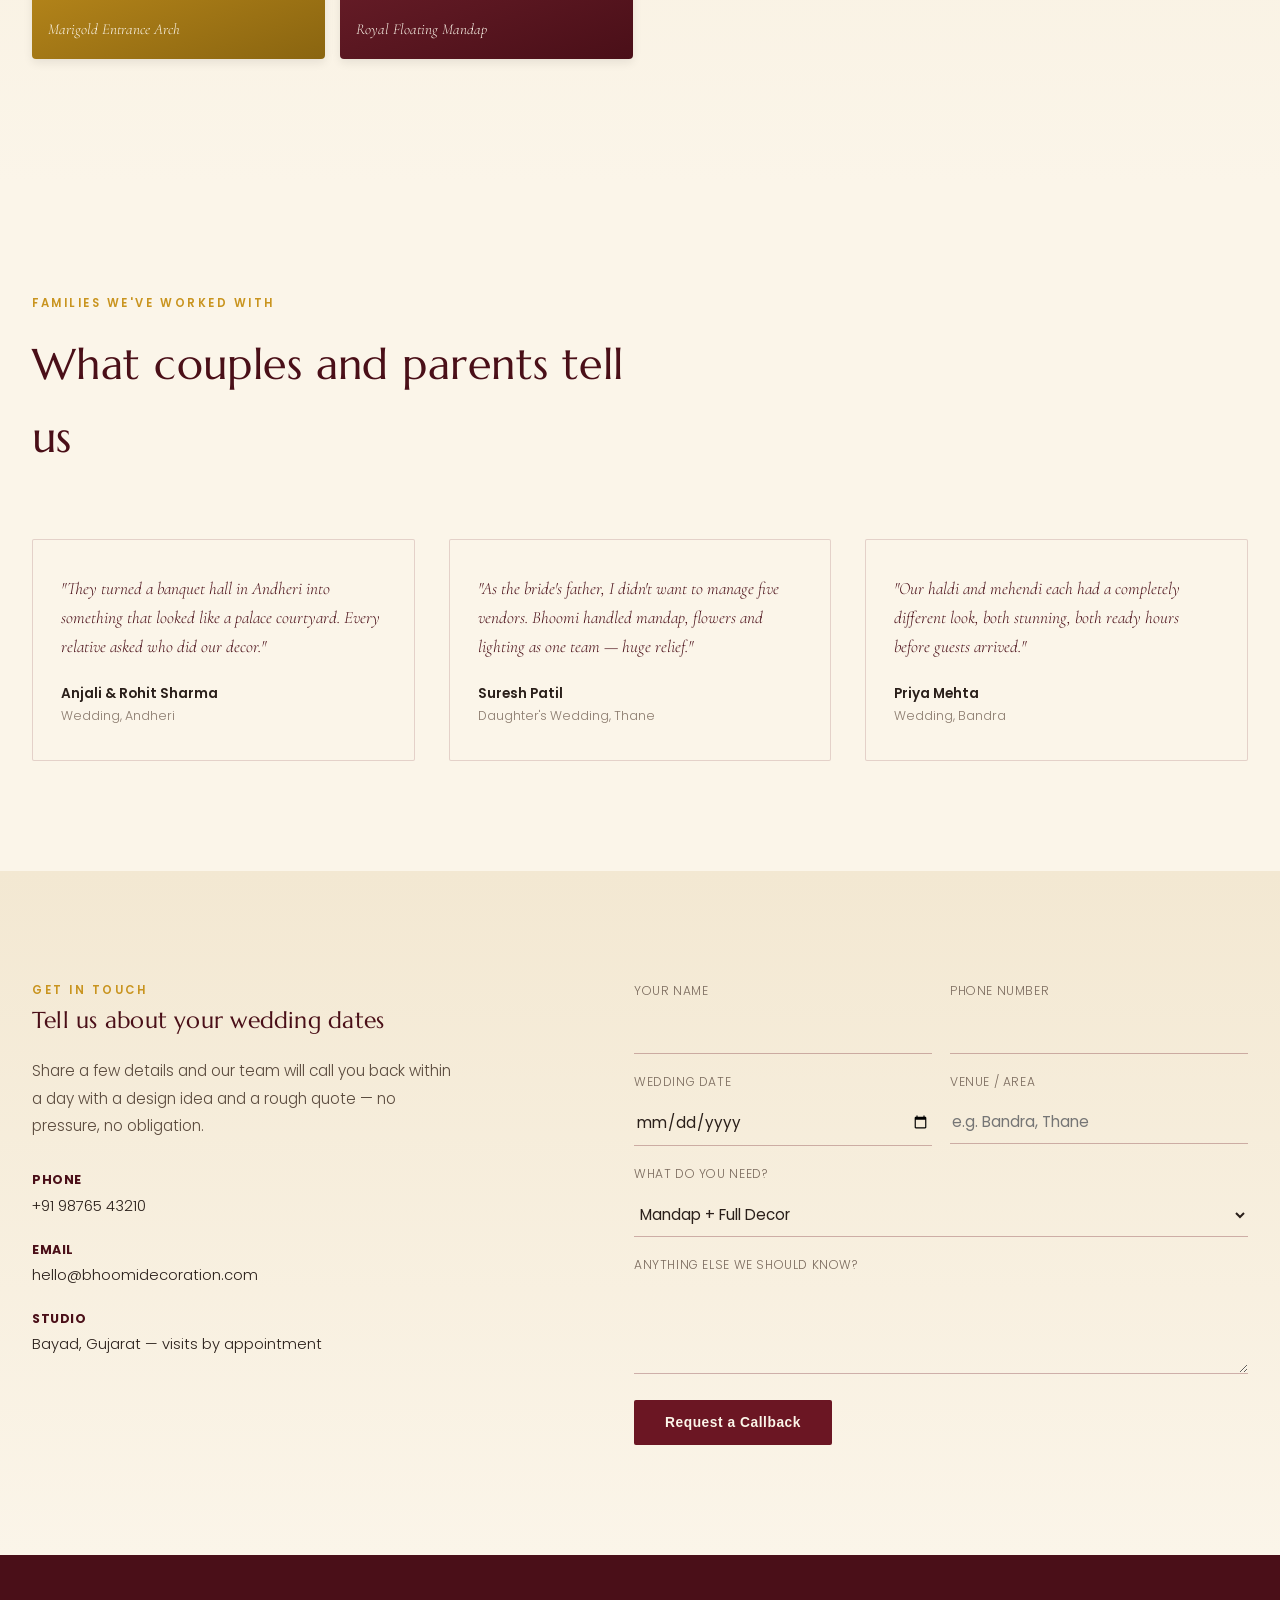
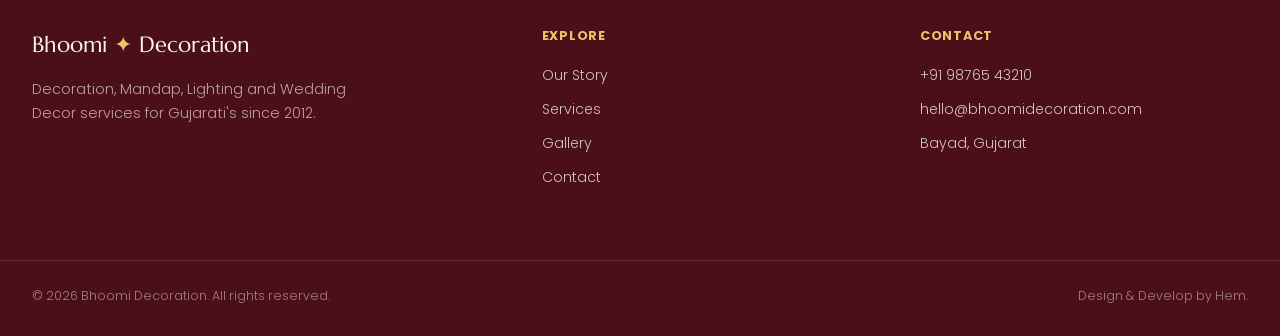
==== commit 91f1cd72: "add the details in event" ====
--- a/frontend/index.html
+++ b/frontend/index.html
@@ -7,16 +7,35 @@
     <title>Bhoomi Decoration</title>
     <!-- Fonts -->
     <link rel="preconnect" href="https://fonts.googleapis.com">
-    <link href="https://fonts.googleapis.com/css2?family=Marcellus&family=Cormorant+Garamond:ital,wght@0,400;0,500;0,600;1,500&family=Poppins:wght@300;400;500;600&display=swap" rel="stylesheet">
+    <link href="https://fonts.googleapis.com/css2?family=Marcellus&family=Cormorant+Garamond:ital,wght@0,400;0,500;0,600;1,500&family=Poppins:wght@300;400;500;600&family=Noto+Sans+Gujarati:wght@300;400;500;600;700&display=swap" rel="stylesheet">
     <!-- CSS Link -->
     <link rel="stylesheet" href="styles.css">
     
     <!-- Instant Redirect Protection -->
     <script>
         (function() {
+            // Theme check
+            const theme = localStorage.getItem("settings_theme") || "crimson_red";
+            const root = document.documentElement;
+            if (theme === "emerald_green") {
+                root.style.setProperty("--maroon", "#1F4B43");
+                root.style.setProperty("--maroon-deep", "#0B291E");
+                root.style.setProperty("--border-glass", "rgba(31, 75, 67, 0.15)");
+            } else if (theme === "midnight_blue") {
+                root.style.setProperty("--maroon", "#1b365d");
+                root.style.setProperty("--maroon-deep", "#0f2038");
+                root.style.setProperty("--border-glass", "rgba(27, 54, 93, 0.15)");
+            }
+
+            // Redirect protection
             const token = localStorage.getItem("eventflow_token");
+            const role = localStorage.getItem("eventflow_role");
             if (token) {
-                window.location.href = "/admin";
+                if (role === "admin") {
+                    window.location.href = "/admin";
+                } else {
+                    window.location.href = "/crew";
+                }
             }
         })();
     </script>
@@ -490,11 +509,40 @@
                             data.forEach((item, index) => {
                                 const itemDiv = document.createElement("div");
                                 const gridClass = `g${(index % 7) + 1}`;
-                                itemDiv.className = gridClass;
-                                itemDiv.style.backgroundImage = `linear-gradient(rgba(0,0,0,0.15), rgba(0,0,0,0.65)), url('${item.image_url}')`;
-                                itemDiv.style.backgroundSize = "cover";
-                                itemDiv.style.backgroundPosition = "center";
-                                itemDiv.innerHTML = `${item.title}${item.category ? ' (' + item.category + ')' : ''}`;
+                                itemDiv.className = `gallery-card ${gridClass}`;
+                                
+                                const img = document.createElement("img");
+                                img.src = item.image_url;
+                                img.alt = item.title;
+                                
+                                const overlay = document.createElement("div");
+                                overlay.className = "gallery-overlay";
+                                
+                                const textDiv = document.createElement("div");
+                                textDiv.className = "gallery-text";
+                                
+                                const h4 = document.createElement("h4");
+                                h4.style.margin = "0 0 4px 0";
+                                h4.style.fontFamily = "'Marcellus', serif";
+                                h4.style.fontSize = "1.1rem";
+                                h4.style.color = "#ffffff";
+                                h4.innerText = item.title;
+                                
+                                textDiv.appendChild(h4);
+                                if (item.category) {
+                                    const span = document.createElement("span");
+                                    span.className = "category-badge";
+                                    span.style.color = "var(--gold-light)";
+                                    span.style.fontSize = "0.75rem";
+                                    span.style.textTransform = "uppercase";
+                                    span.style.fontWeight = "600";
+                                    span.innerText = item.category;
+                                    textDiv.appendChild(span);
+                                }
+                                
+                                overlay.appendChild(textDiv);
+                                itemDiv.appendChild(img);
+                                itemDiv.appendChild(overlay);
                                 galleryGrid.appendChild(itemDiv);
                             });
                         }
--- a/frontend/styles.css
+++ b/frontend/styles.css
@@ -30,7 +30,7 @@
     --status-warning: var(--gold);
     --status-danger: var(--maroon);
 
-    --font-family: 'Poppins', sans-serif;
+    --font-family: 'Poppins', 'Noto Sans Gujarati', sans-serif;
     --transition-smooth: all 0.3s ease;
     --shadow-premium: 0 10px 30px rgba(74, 15, 24, 0.08);
 }
@@ -700,32 +700,77 @@
 
 /* Gallery Section */
 .gallery-grid {
-    display: grid;
-    grid-template-columns: repeat(4, 1fr);
-    grid-auto-rows: 160px;
-    gap: 10px;
+    column-count: 4;
+    column-gap: 15px;
+    width: 100%;
 }
 
 .gallery-grid div {
-    border-radius: 2px;
+    display: inline-block;
+    width: 100%;
+    margin-bottom: 15px;
+    break-inside: avoid;
+    border-radius: 4px;
+    overflow: hidden;
     position: relative;
-    overflow: hidden;
-    display: flex;
-    align-items: flex-end;
-    padding: 16px;
-    font-size: 0.85rem;
+    box-shadow: 0 4px 10px rgba(0, 0, 0, 0.08);
+    transition: transform 0.3s ease, box-shadow 0.3s ease;
     color: var(--ivory);
     font-family: 'Cormorant Garamond', serif;
     font-style: italic;
 }
 
-.g1 { grid-row: span 2; background: linear-gradient(160deg, #6B1623, #3a0c12); }
-.g2 { background: linear-gradient(160deg, #C9941F, #8a6510); }
-.g3 { background: linear-gradient(160deg, #1F4B43, #102923); }
-.g4 { grid-row: span 2; background: linear-gradient(160deg, #8a2d3a, #4A0F18); }
-.g5 { background: linear-gradient(160deg, #E8C468, #a9802f); }
-.g6 { background: linear-gradient(160deg, #2A1F1A, #1F4B43); }
-.g7 { grid-column: span 2; background: linear-gradient(160deg, #6B1623, #C9941F); }
+.gallery-grid div:hover {
+    transform: translateY(-5px);
+    box-shadow: 0 8px 20px rgba(107, 22, 35, 0.15);
+}
+
+.gallery-grid img {
+    width: 100%;
+    height: auto;
+    display: block;
+    transition: transform 0.5s ease;
+}
+
+.gallery-grid div:hover img {
+    transform: scale(1.05);
+}
+
+.gallery-overlay {
+    position: absolute;
+    inset: 0;
+    background: linear-gradient(to top, rgba(0, 0, 0, 0.8) 0%, rgba(0, 0, 0, 0.2) 60%, transparent 100%);
+    opacity: 0;
+    transition: opacity 0.3s ease;
+    display: flex;
+    align-items: flex-end;
+    padding: 16px;
+    box-sizing: border-box;
+}
+
+.gallery-grid div:hover .gallery-overlay {
+    opacity: 1;
+}
+
+.gallery-grid div:not(.gallery-card) {
+    display: inline-flex;
+    align-items: flex-end;
+    padding: 16px;
+    box-sizing: border-box;
+}
+
+.gallery-card {
+    cursor: pointer;
+    box-sizing: border-box;
+}
+
+.g1 { height: 320px; background: linear-gradient(160deg, #6B1623, #3a0c12); }
+.g2 { height: 160px; background: linear-gradient(160deg, #C9941F, #8a6510); }
+.g3 { height: 160px; background: linear-gradient(160deg, #1F4B43, #102923); }
+.g4 { height: 320px; background: linear-gradient(160deg, #8a2d3a, #4A0F18); }
+.g5 { height: 160px; background: linear-gradient(160deg, #E8C468, #a9802f); }
+.g6 { height: 160px; background: linear-gradient(160deg, #2A1F1A, #1F4B43); }
+.g7 { height: 240px; background: linear-gradient(160deg, #6B1623, #C9941F); }
 
 /* Testimonials */
 .testi-grid {
@@ -1370,10 +1415,7 @@
         grid-template-columns: 1fr 1fr;
     }
     .gallery-grid {
-        grid-template-columns: repeat(2, 1fr);
-    }
-    .g7 {
-        grid-column: span 2;
+        column-count: 2;
     }
     .testi-grid {
         grid-template-columns: 1fr;
@@ -1568,3 +1610,60 @@
         grid-template-columns: 1fr !important;
     }
 }
+
+/* Crew wages allocation row layout */
+.crew-allocation-row {
+    padding: 0.75rem;
+    display: grid;
+    grid-template-columns: 1.5fr 1fr auto;
+    align-items: center;
+    gap: 0.5rem;
+    margin-bottom: 0.75rem;
+}
+
+/* Ensure table elements wrap correctly and are readable on mobile */
+.table-wrapper table {
+    min-width: 750px;
+    width: 100%;
+}
+
+/* Base class for hiding desktop alignment placeholders on mobile */
+.desktop-only {
+    display: block;
+}
+
+/* Responsive updates for inputs and modals */
+@media (max-width: 768px) {
+    /* Prevent iOS browser auto-zoom on form focus */
+    .app-container input, .app-container select, .app-container textarea,
+    .modal-card input, .modal-card select, .modal-card textarea {
+        font-size: 16px !important;
+    }
+}
+
+@media (max-width: 560px) {
+    /* Tighten modal layouts on mobile */
+    .modal-card {
+        padding: 1.25rem !important;
+        width: 95% !important;
+        margin: 10px auto;
+    }
+    
+    /* Hide desktop-specific empty labels */
+    .desktop-only {
+        display: none !important;
+    }
+    
+    /* Adapt crew allocation grid */
+    .crew-allocation-row {
+        grid-template-columns: 1fr !important;
+        gap: 0.75rem;
+        padding: 1rem !important;
+    }
+    
+    /* Align controls */
+    .crew-allocation-row div:last-child {
+        justify-content: flex-start !important;
+    }
+}
+
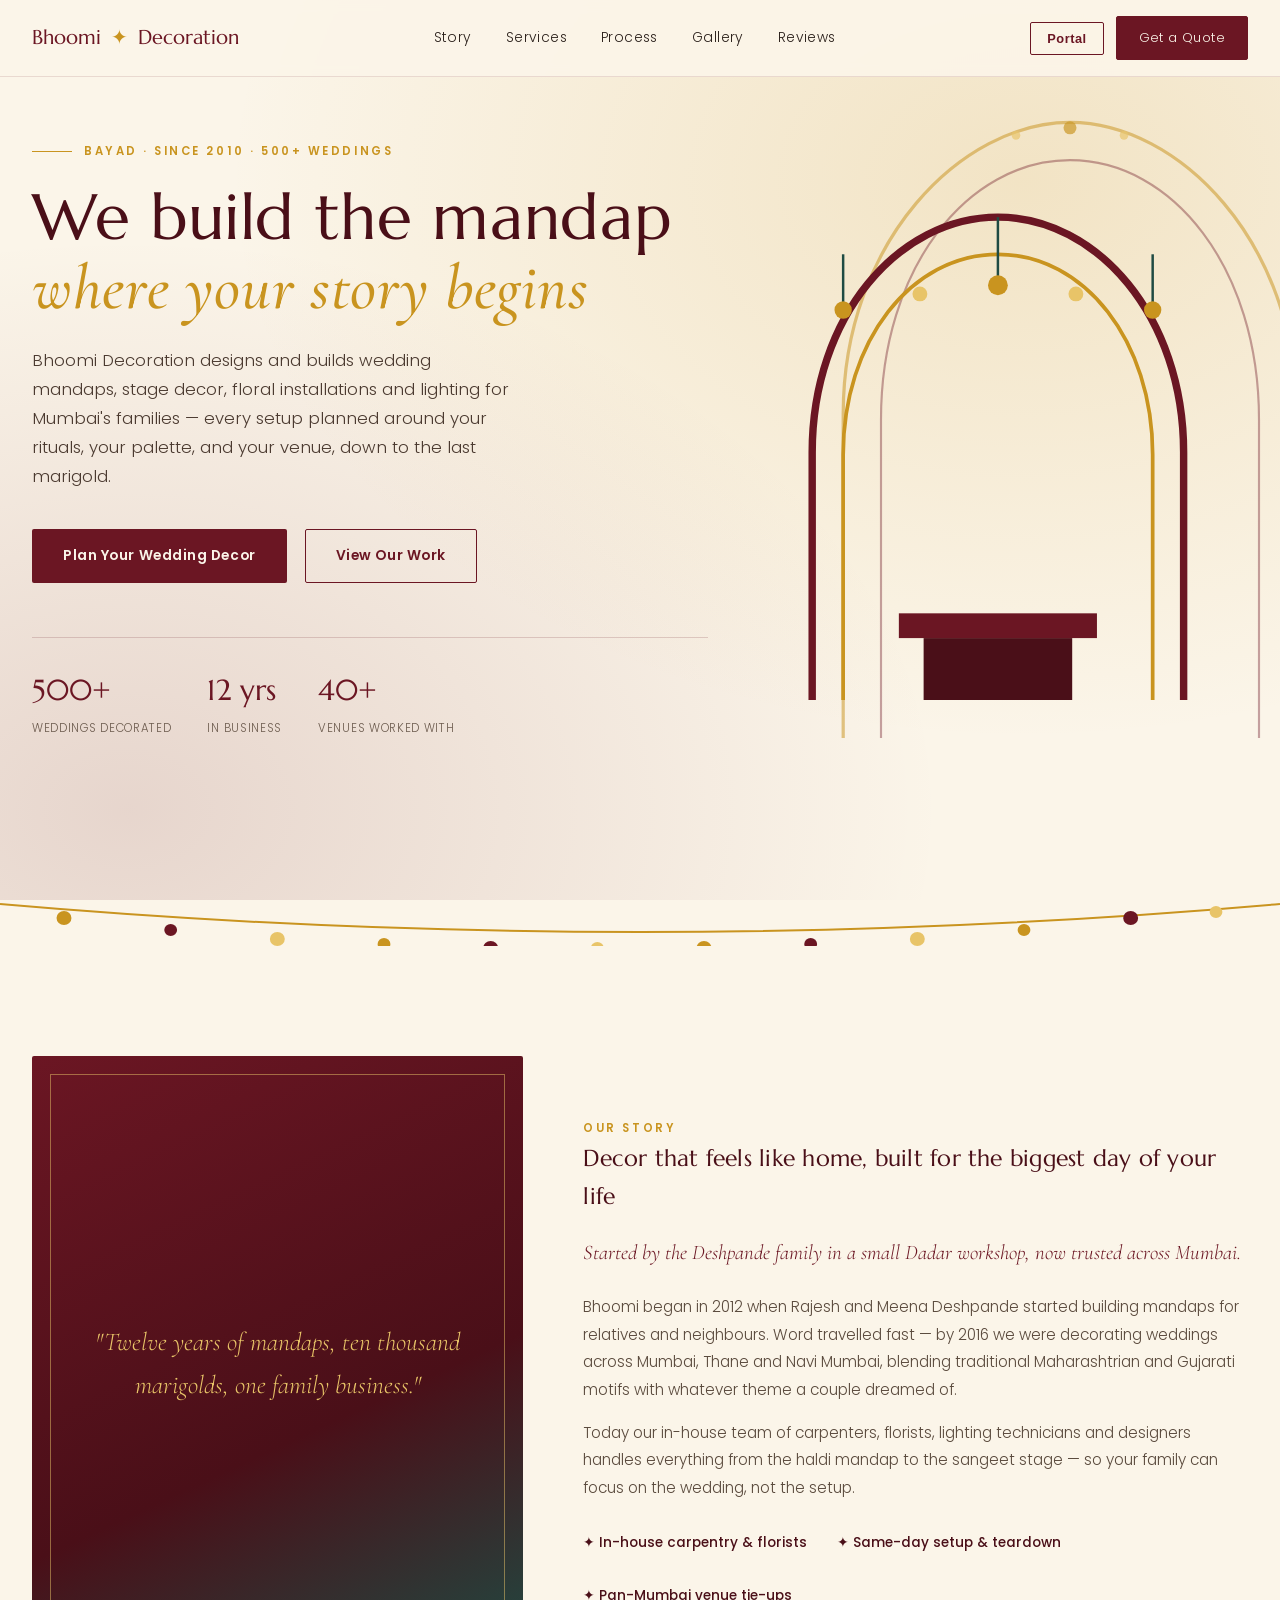
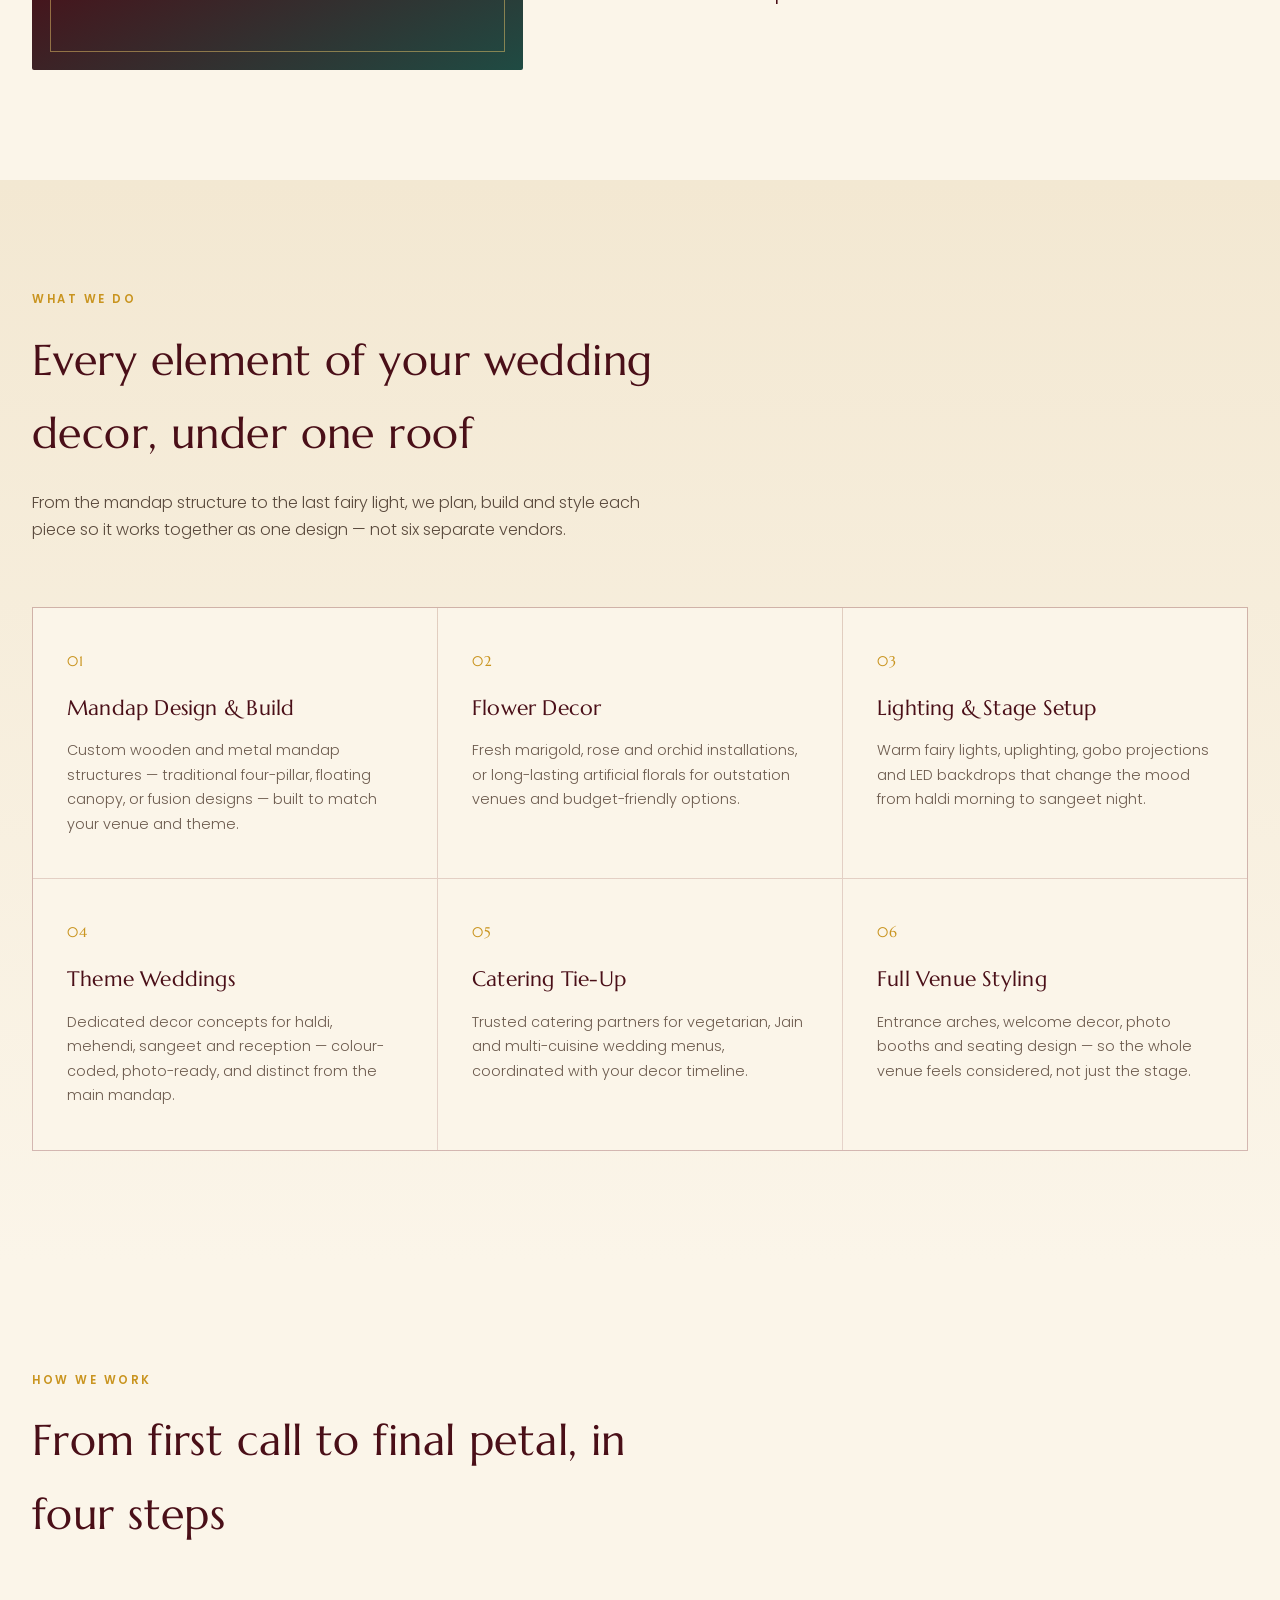
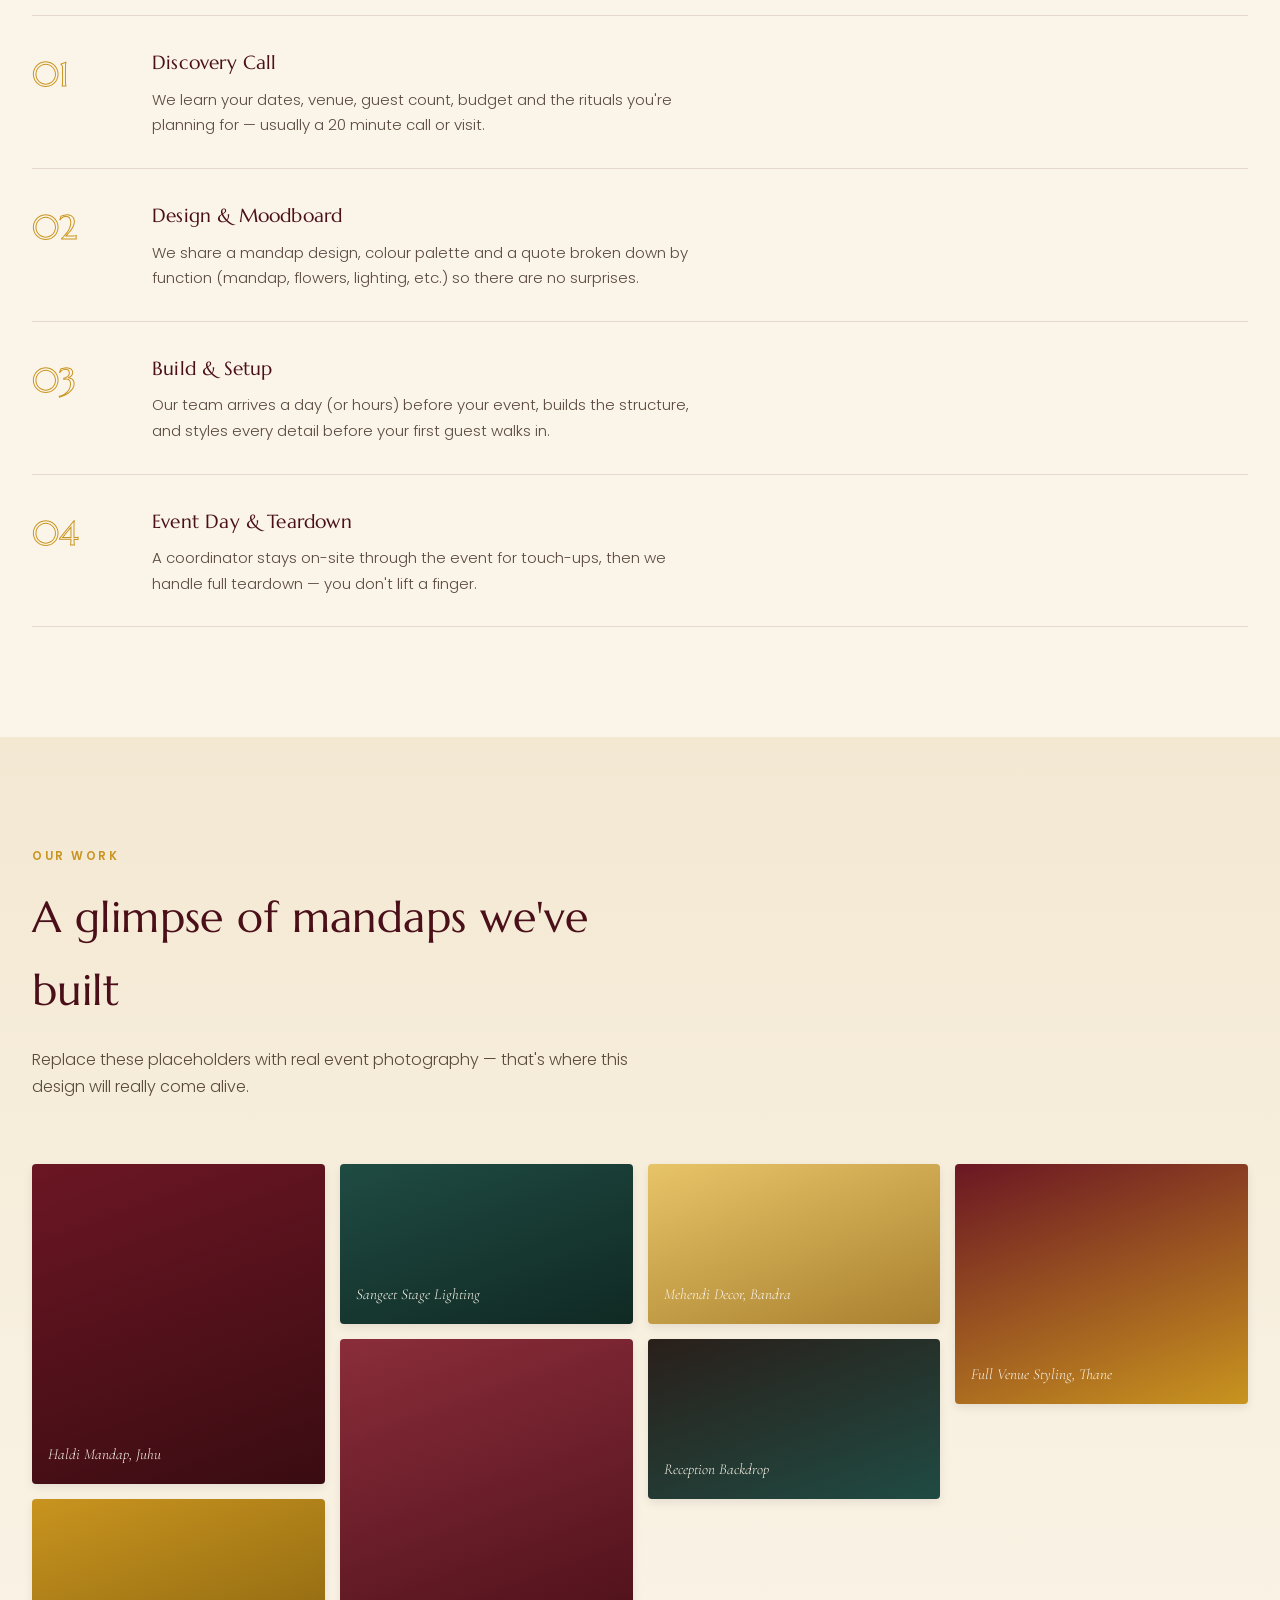
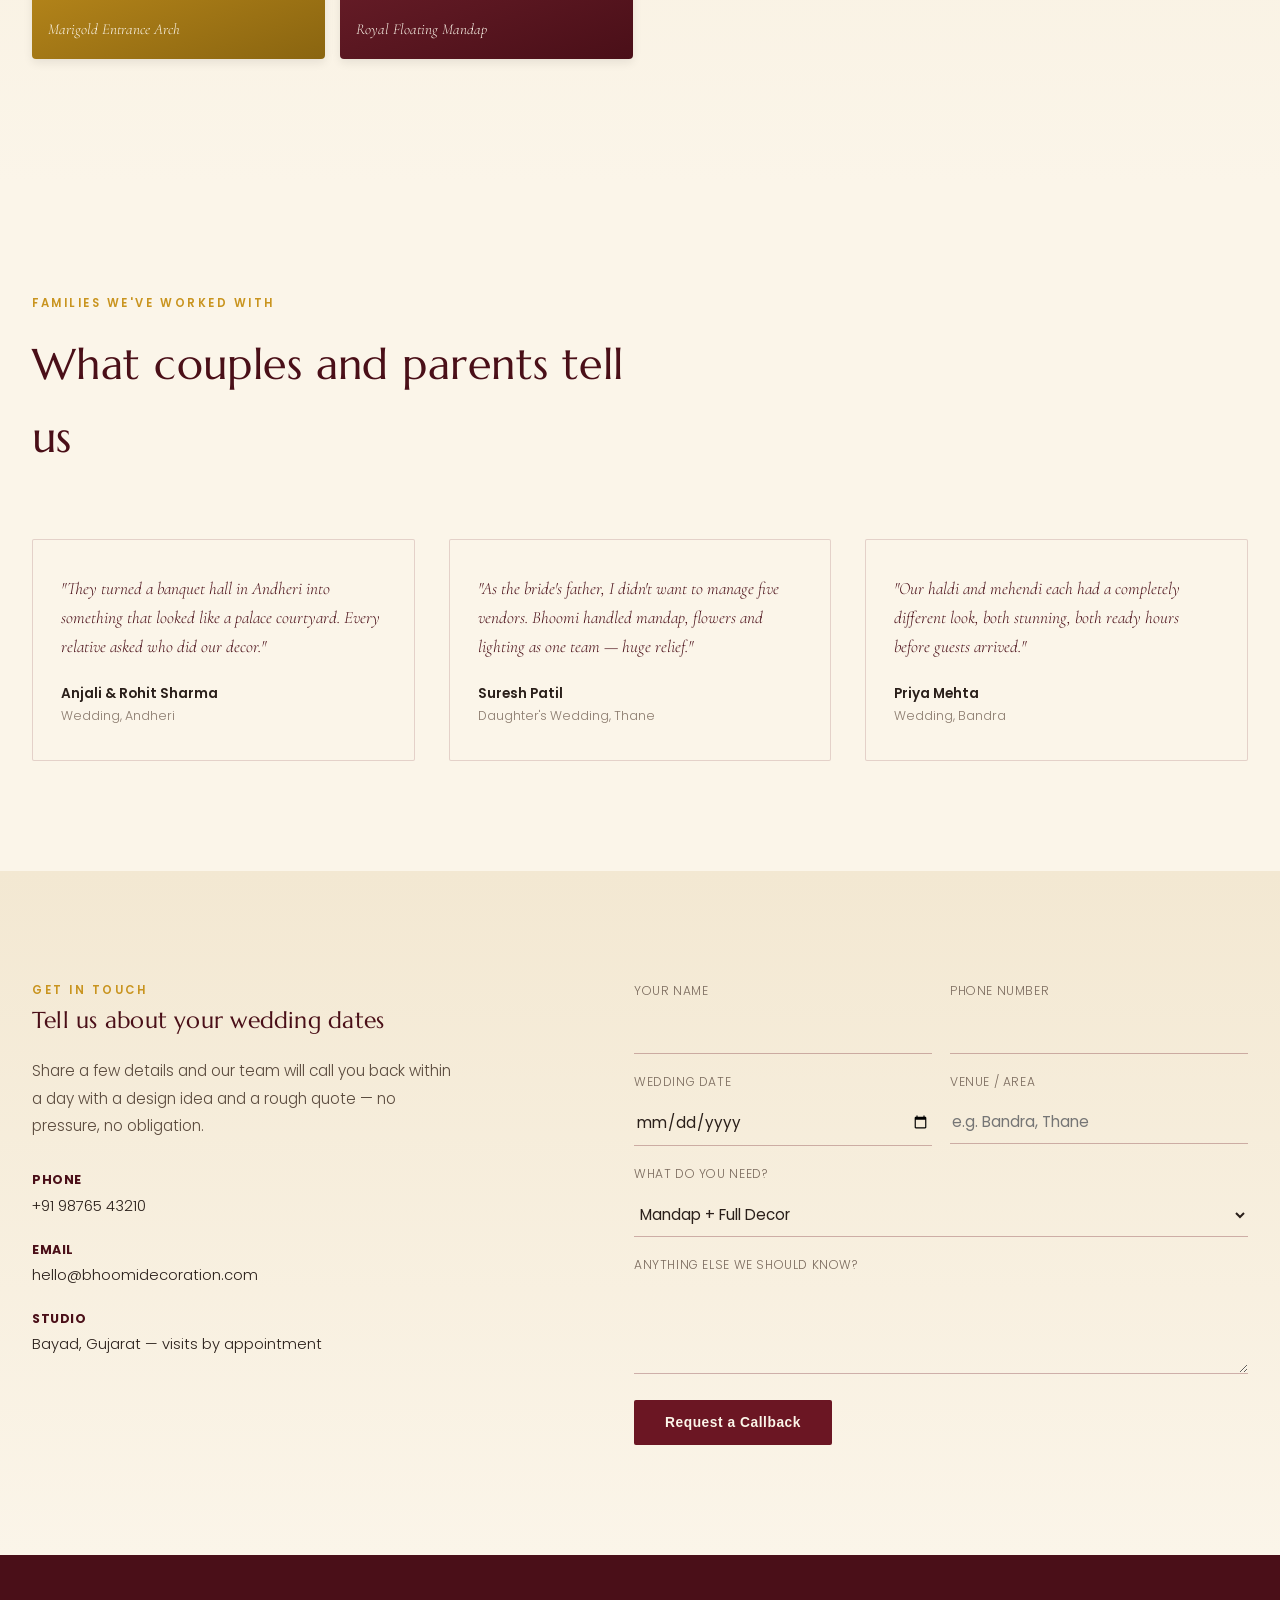
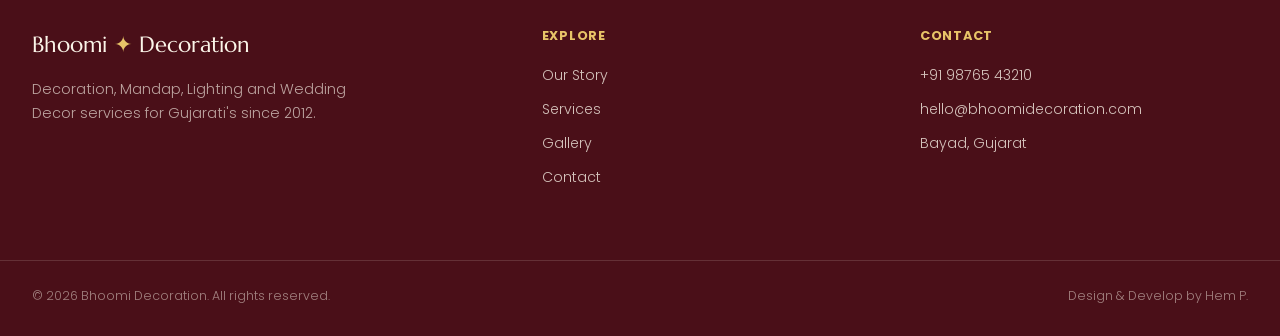
==== commit 8f962f75: "edit index page" ====
--- a/frontend/index.html
+++ b/frontend/index.html
@@ -7,13 +7,15 @@
     <title>Bhoomi Decoration</title>
     <!-- Fonts -->
     <link rel="preconnect" href="https://fonts.googleapis.com">
-    <link href="https://fonts.googleapis.com/css2?family=Marcellus&family=Cormorant+Garamond:ital,wght@0,400;0,500;0,600;1,500&family=Poppins:wght@300;400;500;600&family=Noto+Sans+Gujarati:wght@300;400;500;600;700&display=swap" rel="stylesheet">
+    <link
+        href="https://fonts.googleapis.com/css2?family=Marcellus&family=Cormorant+Garamond:ital,wght@0,400;0,500;0,600;1,500&family=Poppins:wght@300;400;500;600&family=Noto+Sans+Gujarati:wght@300;400;500;600;700&display=swap"
+        rel="stylesheet">
     <!-- CSS Link -->
     <link rel="stylesheet" href="styles.css">
-    
+
     <!-- Instant Redirect Protection -->
     <script>
-        (function() {
+        (function () {
             // Theme check
             const theme = localStorage.getItem("settings_theme") || "crimson_red";
             const root = document.documentElement;
@@ -47,8 +49,10 @@
     <div id="loading-skeleton">
         <div class="skeleton-container">
             <svg class="skeleton-logo" viewBox="0 0 120 120" xmlns="http://www.w3.org/2000/svg">
-                <path d="M20 100 V50 C20 20 50 10 60 10 C70 10 100 20 100 50 V100" fill="none" stroke="#C9941F" stroke-width="4" />
-                <path d="M35 100 V55 C35 30 50 20 60 20 C70 20 85 30 85 55 V100" fill="none" stroke="#6B1623" stroke-width="3" />
+                <path d="M20 100 V50 C20 20 50 10 60 10 C70 10 100 20 100 50 V100" fill="none" stroke="#C9941F"
+                    stroke-width="4" />
+                <path d="M35 100 V55 C35 30 50 20 60 20 C70 20 85 30 85 55 V100" fill="none" stroke="#6B1623"
+                    stroke-width="3" />
                 <circle cx="60" cy="20" r="4" fill="#C9941F" />
             </svg>
             <div class="skeleton-title">Bhoomi Decoration</div>
@@ -69,14 +73,16 @@
         <div class="gateway-container sticker-card">
             <div class="app-title-banner" style="text-align: center; margin-bottom: 1.5rem;">
                 <h1 style="font-family: 'Marcellus', serif; color: var(--maroon); margin-bottom: 0.25rem;">Bhoomi</h1>
-                <p class="accent-script" style="color: var(--gold); font-size: 1.1rem; margin-bottom: 0.5rem;">Logistics & Operations Portal</p>
+                <p class="accent-script" style="color: var(--gold); font-size: 1.1rem; margin-bottom: 0.5rem;">Logistics
+                    & Operations Portal</p>
                 <div style="width: 60px; height: 1.5px; background: var(--gold); margin: 0.5rem auto;"></div>
             </div>
 
             <form id="login-form">
                 <div class="form-group">
                     <label for="login-email">SECURE EMAIL</label>
-                    <input type="email" id="login-email" required placeholder="hello@bhoomidecoration.com or crew1@bhoomidecoration.com">
+                    <input type="email" id="login-email" required
+                        placeholder="hello@bhoomidecoration.com or crew1@bhoomidecoration.com">
                 </div>
                 <div class="form-group">
                     <label for="login-password">SECURE PASSWORD</label>
@@ -90,12 +96,8 @@
                 </div>
             </form>
 
-            <div style="text-align: center; font-size: 0.8rem; color: var(--text-muted); margin-top: 1rem; border-top: 1px dashed rgba(107,22,35,0.15); padding-top: 1rem;">
-                <strong>Admin:</strong> hello@bhoomidecoration.com (admin123)<br>
-                <strong>Crew:</strong> crew1@bhoomidecoration.com (crew123)
-            </div>
-
-            <button class="btn btn-ghost" style="width: 100%; margin-top: 0.75rem; font-size: 0.85rem;" onclick="closeModal('gateway-view')">
+            <button class="btn btn-ghost" style="width: 100%; margin-top: 0.75rem; font-size: 0.85rem;"
+                onclick="closeModal('gateway-view')">
                 Browse Public Portfolio
             </button>
         </div>
@@ -115,22 +117,27 @@
                     <a href="#testimonials">Reviews</a>
                 </div>
                 <div style="display: flex; gap: 0.75rem; align-items: center;">
-                    <button class="btn btn-ghost" onclick="openModal('gateway-view')" style="padding: 8px 16px; font-size: 0.8rem;">Portal</button>
+                    <button class="btn btn-ghost" onclick="openModal('gateway-view')"
+                        style="padding: 8px 16px; font-size: 0.8rem;">Portal</button>
                     <a class="nav-cta" href="#contact">Get a Quote</a>
                 </div>
-                <button class="menu-toggle" id="menuToggle" aria-label="Open menu"><span></span><span></span><span></span></button>
+                <button class="menu-toggle" id="menuToggle"
+                    aria-label="Open menu"><span></span><span></span><span></span></button>
             </nav>
         </header>
 
         <!-- mobile menu -->
-        <div id="mobileMenu" style="display:none; position:fixed; inset:90px 0 0 0; background:var(--ivory); lighten-bg: var(--ivory-deep); z-index:49; padding:30px 32px;">
-            <div style="display:flex; flex-direction:column; gap:26px; font-size:1.2rem; font-family:'Marcellus',serif;">
+        <div id="mobileMenu"
+            style="display:none; position:fixed; inset:90px 0 0 0; background:var(--ivory); lighten-bg: var(--ivory-deep); z-index:49; padding:30px 32px;">
+            <div
+                style="display:flex; flex-direction:column; gap:26px; font-size:1.2rem; font-family:'Marcellus',serif;">
                 <a href="#about">Story</a>
                 <a href="#services">Services</a>
                 <a href="#process">Process</a>
                 <a href="#gallery">Gallery</a>
                 <a href="#testimonials">Reviews</a>
-                <a href="#" onclick="event.preventDefault(); openModal('gateway-view');" style="color: var(--gold);">Logistics Portal →</a>
+                <a href="#" onclick="event.preventDefault(); openModal('gateway-view');"
+                    style="color: var(--gold);">Logistics Portal →</a>
                 <a href="#contact" style="color:var(--maroon);">Get a Quote →</a>
             </div>
         </div>
@@ -138,8 +145,10 @@
         <!-- HERO -->
         <section class="hero" id="top">
             <svg class="hero-arch" viewBox="0 0 500 600" xmlns="http://www.w3.org/2000/svg">
-                <path d="M40 600 V300 C40 140 150 30 250 30 C350 30 460 140 460 300 V600" fill="none" stroke="#C9941F" stroke-width="3" opacity="0.55" />
-                <path d="M75 600 V305 C75 165 155 65 250 65 C345 65 425 165 425 305 V600" fill="none" stroke="#6B1623" stroke-width="2" opacity="0.4" />
+                <path d="M40 600 V300 C40 140 150 30 250 30 C350 30 460 140 460 300 V600" fill="none" stroke="#C9941F"
+                    stroke-width="3" opacity="0.55" />
+                <path d="M75 600 V305 C75 165 155 65 250 65 C345 65 425 165 425 305 V600" fill="none" stroke="#6B1623"
+                    stroke-width="2" opacity="0.4" />
                 <g opacity="0.7">
                     <circle cx="250" cy="35" r="6" fill="#C9941F" />
                     <circle cx="200" cy="42" r="4" fill="#E8C468" />
@@ -148,9 +157,12 @@
             </svg>
             <div class="hero-inner">
                 <div>
-                    <div class="hero-eyebrow"><span class="line"></span><span class="eyebrow">Mumbai · Since 2012 · 500+ Weddings</span></div>
+                    <div class="hero-eyebrow"><span class="line"></span><span class="eyebrow">Bayad · Since 2010 · 500+
+                            Weddings</span></div>
                     <h1 class="hero-title">We build the mandap<em>where your story begins</em></h1>
-                    <p class="hero-sub">Bhoomi Decoration designs and builds wedding mandaps, stage decor, floral installations and lighting for Mumbai's families — every setup planned around your rituals, your palette, and your venue, down to the last marigold.</p>
+                    <p class="hero-sub">Bhoomi Decoration designs and builds wedding mandaps, stage decor, floral
+                        installations and lighting for Mumbai's families — every setup planned around your rituals, your
+                        palette, and your venue, down to the last marigold.</p>
                     <div class="hero-actions">
                         <a href="#contact" class="btn btn-primary">Plan Your Wedding Decor</a>
                         <a href="#gallery" class="btn btn-ghost">View Our Work</a>
@@ -172,8 +184,10 @@
                 </div>
                 <div class="hero-visual">
                     <svg viewBox="0 0 360 420" width="100%" height="100%" xmlns="http://www.w3.org/2000/svg">
-                        <path d="M30 420 V220 C30 110 100 30 180 30 C260 30 330 110 330 220 V420" fill="none" stroke="#6B1623" stroke-width="6" />
-                        <path d="M55 420 V222 C55 130 110 60 180 60 C250 60 305 130 305 222 V420" fill="none" stroke="#C9941F" stroke-width="3" />
+                        <path d="M30 420 V220 C30 110 100 30 180 30 C260 30 330 110 330 220 V420" fill="none"
+                            stroke="#6B1623" stroke-width="6" />
+                        <path d="M55 420 V222 C55 130 110 60 180 60 C250 60 305 130 305 222 V420" fill="none"
+                            stroke="#C9941F" stroke-width="3" />
                         <g class="garland-strings">
                             <line x1="55" y1="60" x2="55" y2="100" stroke="#1F4B43" stroke-width="2" />
                             <line x1="305" y1="60" x2="305" y2="100" stroke="#1F4B43" stroke-width="2" />
@@ -247,9 +261,15 @@
                 <div class="about-text">
                     <span class="eyebrow">Our Story</span>
                     <h2>Decor that feels like home, built for the biggest day of your life</h2>
-                    <p class="lead">Started by the Deshpande family in a small Dadar workshop, now trusted across Mumbai.</p>
-                    <p>Bhoomi began in 2012 when Rajesh and Meena Deshpande started building mandaps for relatives and neighbours. Word travelled fast — by 2016 we were decorating weddings across Mumbai, Thane and Navi Mumbai, blending traditional Maharashtrian and Gujarati motifs with whatever theme a couple dreamed of.</p>
-                    <p>Today our in-house team of carpenters, florists, lighting technicians and designers handles everything from the haldi mandap to the sangeet stage — so your family can focus on the wedding, not the setup.</p>
+                    <p class="lead">Started by the Deshpande family in a small Dadar workshop, now trusted across
+                        Mumbai.</p>
+                    <p>Bhoomi began in 2012 when Rajesh and Meena Deshpande started building mandaps for relatives and
+                        neighbours. Word travelled fast — by 2016 we were decorating weddings across Mumbai, Thane and
+                        Navi Mumbai, blending traditional Maharashtrian and Gujarati motifs with whatever theme a couple
+                        dreamed of.</p>
+                    <p>Today our in-house team of carpenters, florists, lighting technicians and designers handles
+                        everything from the haldi mandap to the sangeet stage — so your family can focus on the wedding,
+                        not the setup.</p>
                     <div class="credentials">
                         <div class="credential">✦ In-house carpentry & florists</div>
                         <div class="credential">✦ Same-day setup & teardown</div>
@@ -265,7 +285,8 @@
                 <div class="section-head reveal">
                     <span class="eyebrow">What We Do</span>
                     <h2>Every element of your wedding decor, under one roof</h2>
-                    <p>From the mandap structure to the last fairy light, we plan, build and style each piece so it works together as one design — not six separate vendors.</p>
+                    <p>From the mandap structure to the last fairy light, we plan, build and style each piece so it
+                        works together as one design — not six separate vendors.</p>
                 </div>
             </div>
             <div class="wrap reveal">
@@ -273,32 +294,38 @@
                     <div class="service-card">
                         <div class="service-num">01</div>
                         <h3>Mandap Design & Build</h3>
-                        <p>Custom wooden and metal mandap structures — traditional four-pillar, floating canopy, or fusion designs — built to match your venue and theme.</p>
+                        <p>Custom wooden and metal mandap structures — traditional four-pillar, floating canopy, or
+                            fusion designs — built to match your venue and theme.</p>
                     </div>
                     <div class="service-card">
                         <div class="service-num">02</div>
                         <h3>Flower Decor</h3>
-                        <p>Fresh marigold, rose and orchid installations, or long-lasting artificial florals for outstation venues and budget-friendly options.</p>
+                        <p>Fresh marigold, rose and orchid installations, or long-lasting artificial florals for
+                            outstation venues and budget-friendly options.</p>
                     </div>
                     <div class="service-card">
                         <div class="service-num">03</div>
                         <h3>Lighting & Stage Setup</h3>
-                        <p>Warm fairy lights, uplighting, gobo projections and LED backdrops that change the mood from haldi morning to sangeet night.</p>
+                        <p>Warm fairy lights, uplighting, gobo projections and LED backdrops that change the mood from
+                            haldi morning to sangeet night.</p>
                     </div>
                     <div class="service-card">
                         <div class="service-num">04</div>
                         <h3>Theme Weddings</h3>
-                        <p>Dedicated decor concepts for haldi, mehendi, sangeet and reception — colour-coded, photo-ready, and distinct from the main mandap.</p>
+                        <p>Dedicated decor concepts for haldi, mehendi, sangeet and reception — colour-coded,
+                            photo-ready, and distinct from the main mandap.</p>
                     </div>
                     <div class="service-card">
                         <div class="service-num">05</div>
                         <h3>Catering Tie-Up</h3>
-                        <p>Trusted catering partners for vegetarian, Jain and multi-cuisine wedding menus, coordinated with your decor timeline.</p>
+                        <p>Trusted catering partners for vegetarian, Jain and multi-cuisine wedding menus, coordinated
+                            with your decor timeline.</p>
                     </div>
                     <div class="service-card">
                         <div class="service-num">06</div>
                         <h3>Full Venue Styling</h3>
-                        <p>Entrance arches, welcome decor, photo booths and seating design — so the whole venue feels considered, not just the stage.</p>
+                        <p>Entrance arches, welcome decor, photo booths and seating design — so the whole venue feels
+                            considered, not just the stage.</p>
                     </div>
                 </div>
             </div>
@@ -316,28 +343,32 @@
                         <div class="process-step">01</div>
                         <div>
                             <h3>Discovery Call</h3>
-                            <p>We learn your dates, venue, guest count, budget and the rituals you're planning for — usually a 20 minute call or visit.</p>
+                            <p>We learn your dates, venue, guest count, budget and the rituals you're planning for —
+                                usually a 20 minute call or visit.</p>
                         </div>
                     </div>
                     <div class="process-row">
                         <div class="process-step">02</div>
                         <div>
                             <h3>Design & Moodboard</h3>
-                            <p>We share a mandap design, colour palette and a quote broken down by function (mandap, flowers, lighting, etc.) so there are no surprises.</p>
+                            <p>We share a mandap design, colour palette and a quote broken down by function (mandap,
+                                flowers, lighting, etc.) so there are no surprises.</p>
                         </div>
                     </div>
                     <div class="process-row">
                         <div class="process-step">03</div>
                         <div>
                             <h3>Build & Setup</h3>
-                            <p>Our team arrives a day (or hours) before your event, builds the structure, and styles every detail before your first guest walks in.</p>
+                            <p>Our team arrives a day (or hours) before your event, builds the structure, and styles
+                                every detail before your first guest walks in.</p>
                         </div>
                     </div>
                     <div class="process-row">
                         <div class="process-step">04</div>
                         <div>
                             <h3>Event Day & Teardown</h3>
-                            <p>A coordinator stays on-site through the event for touch-ups, then we handle full teardown — you don't lift a finger.</p>
+                            <p>A coordinator stays on-site through the event for touch-ups, then we handle full teardown
+                                — you don't lift a finger.</p>
                         </div>
                     </div>
                 </div>
@@ -350,7 +381,8 @@
                 <div class="section-head reveal">
                     <span class="eyebrow">Our Work</span>
                     <h2>A glimpse of mandaps we've built</h2>
-                    <p>Replace these placeholders with real event photography — that's where this design will really come alive.</p>
+                    <p>Replace these placeholders with real event photography — that's where this design will really
+                        come alive.</p>
                 </div>
                 <div class="gallery-grid reveal">
                     <div class="g1">Haldi Mandap, Juhu</div>
@@ -373,17 +405,20 @@
                 </div>
                 <div class="testi-grid reveal">
                     <div class="testi-card">
-                        <div class="testi-quote">"They turned a banquet hall in Andheri into something that looked like a palace courtyard. Every relative asked who did our decor."</div>
+                        <div class="testi-quote">"They turned a banquet hall in Andheri into something that looked like
+                            a palace courtyard. Every relative asked who did our decor."</div>
                         <div class="testi-name">Anjali & Rohit Sharma</div>
                         <div class="testi-loc">Wedding, Andheri</div>
                     </div>
                     <div class="testi-card">
-                        <div class="testi-quote">"As the bride's father, I didn't want to manage five vendors. Bhoomi handled mandap, flowers and lighting as one team — huge relief."</div>
+                        <div class="testi-quote">"As the bride's father, I didn't want to manage five vendors. Bhoomi
+                            handled mandap, flowers and lighting as one team — huge relief."</div>
                         <div class="testi-name">Suresh Patil</div>
                         <div class="testi-loc">Daughter's Wedding, Thane</div>
                     </div>
                     <div class="testi-card">
-                        <div class="testi-quote">"Our haldi and mehendi each had a completely different look, both stunning, both ready hours before guests arrived."</div>
+                        <div class="testi-quote">"Our haldi and mehendi each had a completely different look, both
+                            stunning, both ready hours before guests arrived."</div>
                         <div class="testi-name">Priya Mehta</div>
                         <div class="testi-loc">Wedding, Bandra</div>
                     </div>
@@ -397,7 +432,8 @@
                 <div class="contact-info reveal">
                     <span class="eyebrow">Get In Touch</span>
                     <h2>Tell us about your wedding dates</h2>
-                    <p>Share a few details and our team will call you back within a day with a design idea and a rough quote — no pressure, no obligation.</p>
+                    <p>Share a few details and our team will call you back within a day with a design idea and a rough
+                        quote — no pressure, no obligation.</p>
                     <div class="contact-item">
                         <div><b>Phone</b>+91 98765 43210</div>
                     </div>
@@ -408,14 +444,18 @@
                         <div><b>Studio</b>Bayad, Gujarat — visits by appointment</div>
                     </div>
                 </div>
-                <form class="reveal" onsubmit="event.preventDefault(); alert('Thank you! We will call you back within a day.');">
+                <form class="reveal"
+                    onsubmit="event.preventDefault(); alert('Thank you! We will call you back within a day.');">
                     <div class="row2">
-                        <div class="field"><label for="name">Your Name</label><input id="name" type="text" required></div>
-                        <div class="field"><label for="phone">Phone Number</label><input id="phone" type="tel" required></div>
+                        <div class="field"><label for="name">Your Name</label><input id="name" type="text" required>
+                        </div>
+                        <div class="field"><label for="phone">Phone Number</label><input id="phone" type="tel" required>
+                        </div>
                     </div>
                     <div class="row2">
                         <div class="field"><label for="date">Wedding Date</label><input id="date" type="date"></div>
-                        <div class="field"><label for="venue">Venue / Area</label><input id="venue" type="text" placeholder="e.g. Bandra, Thane"></div>
+                        <div class="field"><label for="venue">Venue / Area</label><input id="venue" type="text"
+                                placeholder="e.g. Bandra, Thane"></div>
                     </div>
                     <div class="field">
                         <label for="service">What do you need?</label>
@@ -427,7 +467,8 @@
                             <option>Not Sure Yet</option>
                         </select>
                     </div>
-                    <div class="field"><label for="msg">Anything else we should know?</label><textarea id="msg" rows="3"></textarea></div>
+                    <div class="field"><label for="msg">Anything else we should know?</label><textarea id="msg"
+                            rows="3"></textarea></div>
                     <button class="btn btn-primary submit-btn" type="submit">Request a Callback</button>
                 </form>
             </div>
@@ -460,7 +501,7 @@
             </div>
             <div class="wrap footer-bottom">
                 <span>© 2026 Bhoomi Decoration. All rights reserved.</span>
-                <span>Design & Develop by Hem.</span>
+                <span>Design & Develop by Hem P.</span>
             </div>
         </footer>
     </div>
@@ -468,7 +509,7 @@
     <!-- Shared Utilities Scripts -->
     <script src="common.js"></script>
     <script src="login.js"></script>
-    
+
     <!-- Inline UI logic for Landing page Portfolio -->
     <script>
         document.addEventListener("DOMContentLoaded", () => {
@@ -489,7 +530,7 @@
                 });
             }, { threshold: 0.15 });
             reveals.forEach(el => revealObserver.observe(el));
-            
+
             // Hide skeleton for guest users on homepage
             const skeleton = document.getElementById("loading-skeleton");
             if (skeleton) {
@@ -498,7 +539,7 @@
                 }, 50);
             }
 
-            // Dynamically load gallery items
+            // Dynamically load gallery items — CSS Grid mosaic layout
             const galleryGrid = document.querySelector(".gallery-grid");
             if (galleryGrid) {
                 fetch("/api/gallery")
@@ -506,40 +547,54 @@
                     .then(data => {
                         if (data && data.length > 0) {
                             galleryGrid.innerHTML = "";
+
+                            // Repeating mosaic pattern (matches reference design):
+                            // 0=tall(2rows), 1=normal, 2=normal, 3=normal,
+                            // 4=wide(2cols), 5=normal, 6=tall(2rows),
+                            // 7=normal, 8=wide(2cols), 9=normal ...
+                            const spanPattern = [
+                                'gc-tall',    // 0 — col1, spans 2 rows
+                                '',           // 1 — col2, row1
+                                '',           // 2 — col3, row1
+                                '',           // 3 — col4, row1
+                                'gc-wide',    // 4 — col2-3, row2 (wide)
+                                '',           // 5 — col4, row2
+                                'gc-tall',    // 6 — col1, spans 2 rows
+                                '',           // 7 — col2, row1
+                                'gc-wide',    // 8 — col3-4, row1 (wide)
+                                '',           // 9 — col2, row2
+                                '',           // 10 — col3, row2
+                                '',           // 11 — col4, row2
+                            ];
+
                             data.forEach((item, index) => {
+                                const spanClass = spanPattern[index % spanPattern.length];
+
                                 const itemDiv = document.createElement("div");
-                                const gridClass = `g${(index % 7) + 1}`;
-                                itemDiv.className = `gallery-card ${gridClass}`;
-                                
+                                itemDiv.className = "gallery-card" + (spanClass ? " " + spanClass : "");
+
                                 const img = document.createElement("img");
                                 img.src = item.image_url;
                                 img.alt = item.title;
-                                
+                                img.loading = "lazy";
+
                                 const overlay = document.createElement("div");
                                 overlay.className = "gallery-overlay";
-                                
+
                                 const textDiv = document.createElement("div");
                                 textDiv.className = "gallery-text";
-                                
+
                                 const h4 = document.createElement("h4");
-                                h4.style.margin = "0 0 4px 0";
-                                h4.style.fontFamily = "'Marcellus', serif";
-                                h4.style.fontSize = "1.1rem";
-                                h4.style.color = "#ffffff";
                                 h4.innerText = item.title;
-                                
                                 textDiv.appendChild(h4);
+
                                 if (item.category) {
                                     const span = document.createElement("span");
                                     span.className = "category-badge";
-                                    span.style.color = "var(--gold-light)";
-                                    span.style.fontSize = "0.75rem";
-                                    span.style.textTransform = "uppercase";
-                                    span.style.fontWeight = "600";
                                     span.innerText = item.category;
                                     textDiv.appendChild(span);
                                 }
-                                
+
                                 overlay.appendChild(textDiv);
                                 itemDiv.appendChild(img);
                                 itemDiv.appendChild(overlay);
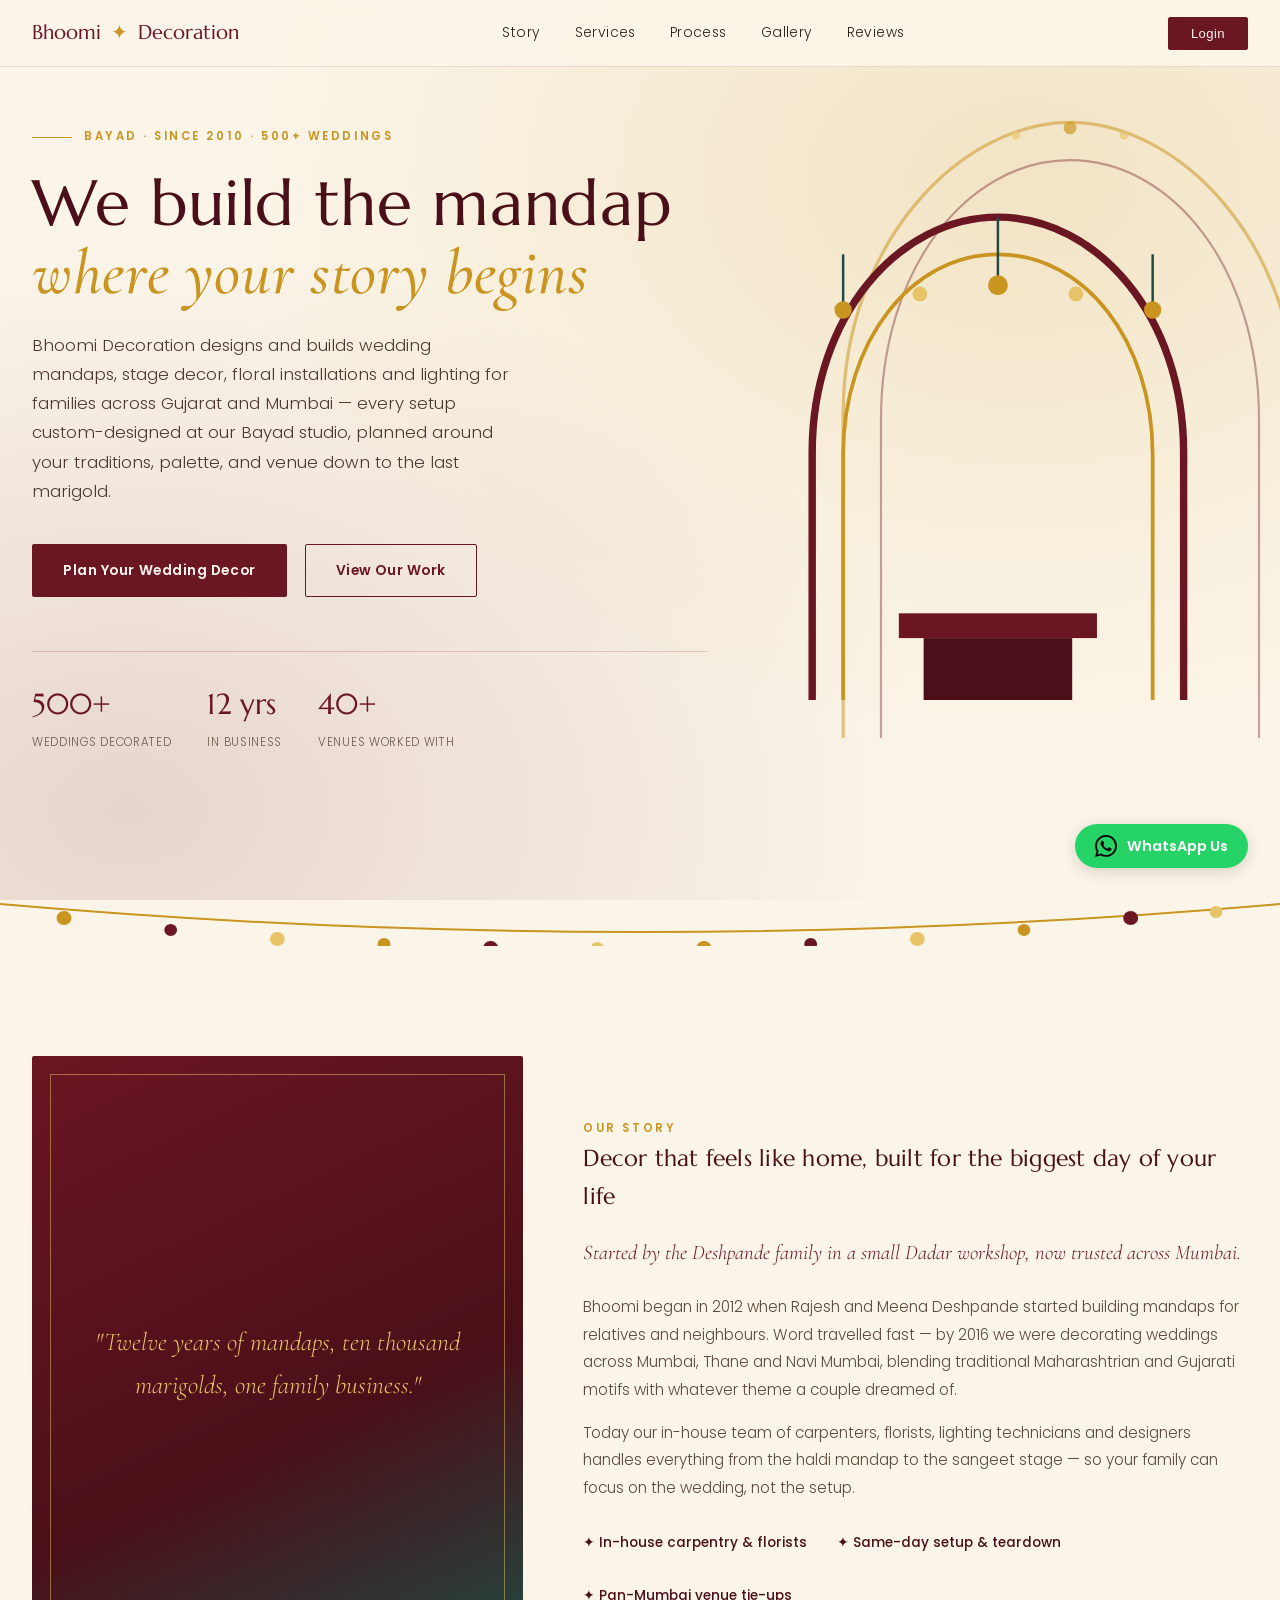
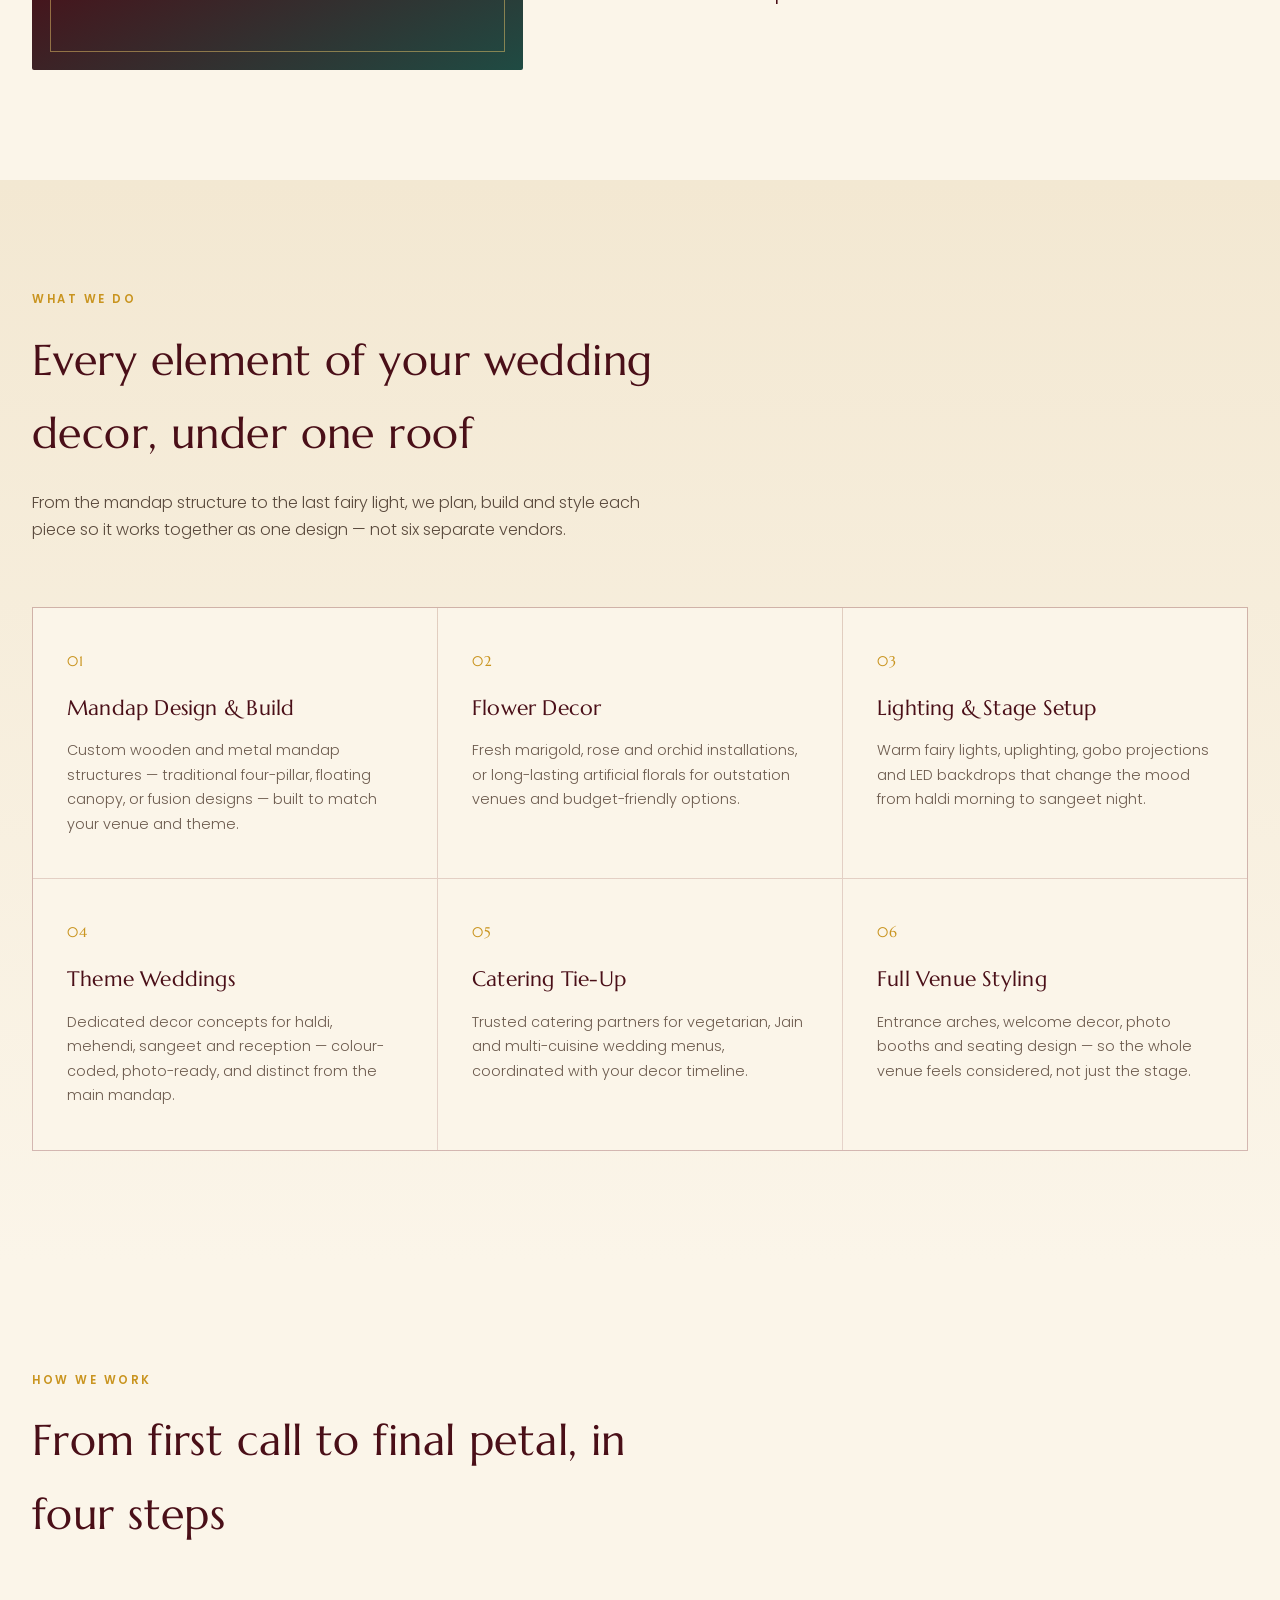
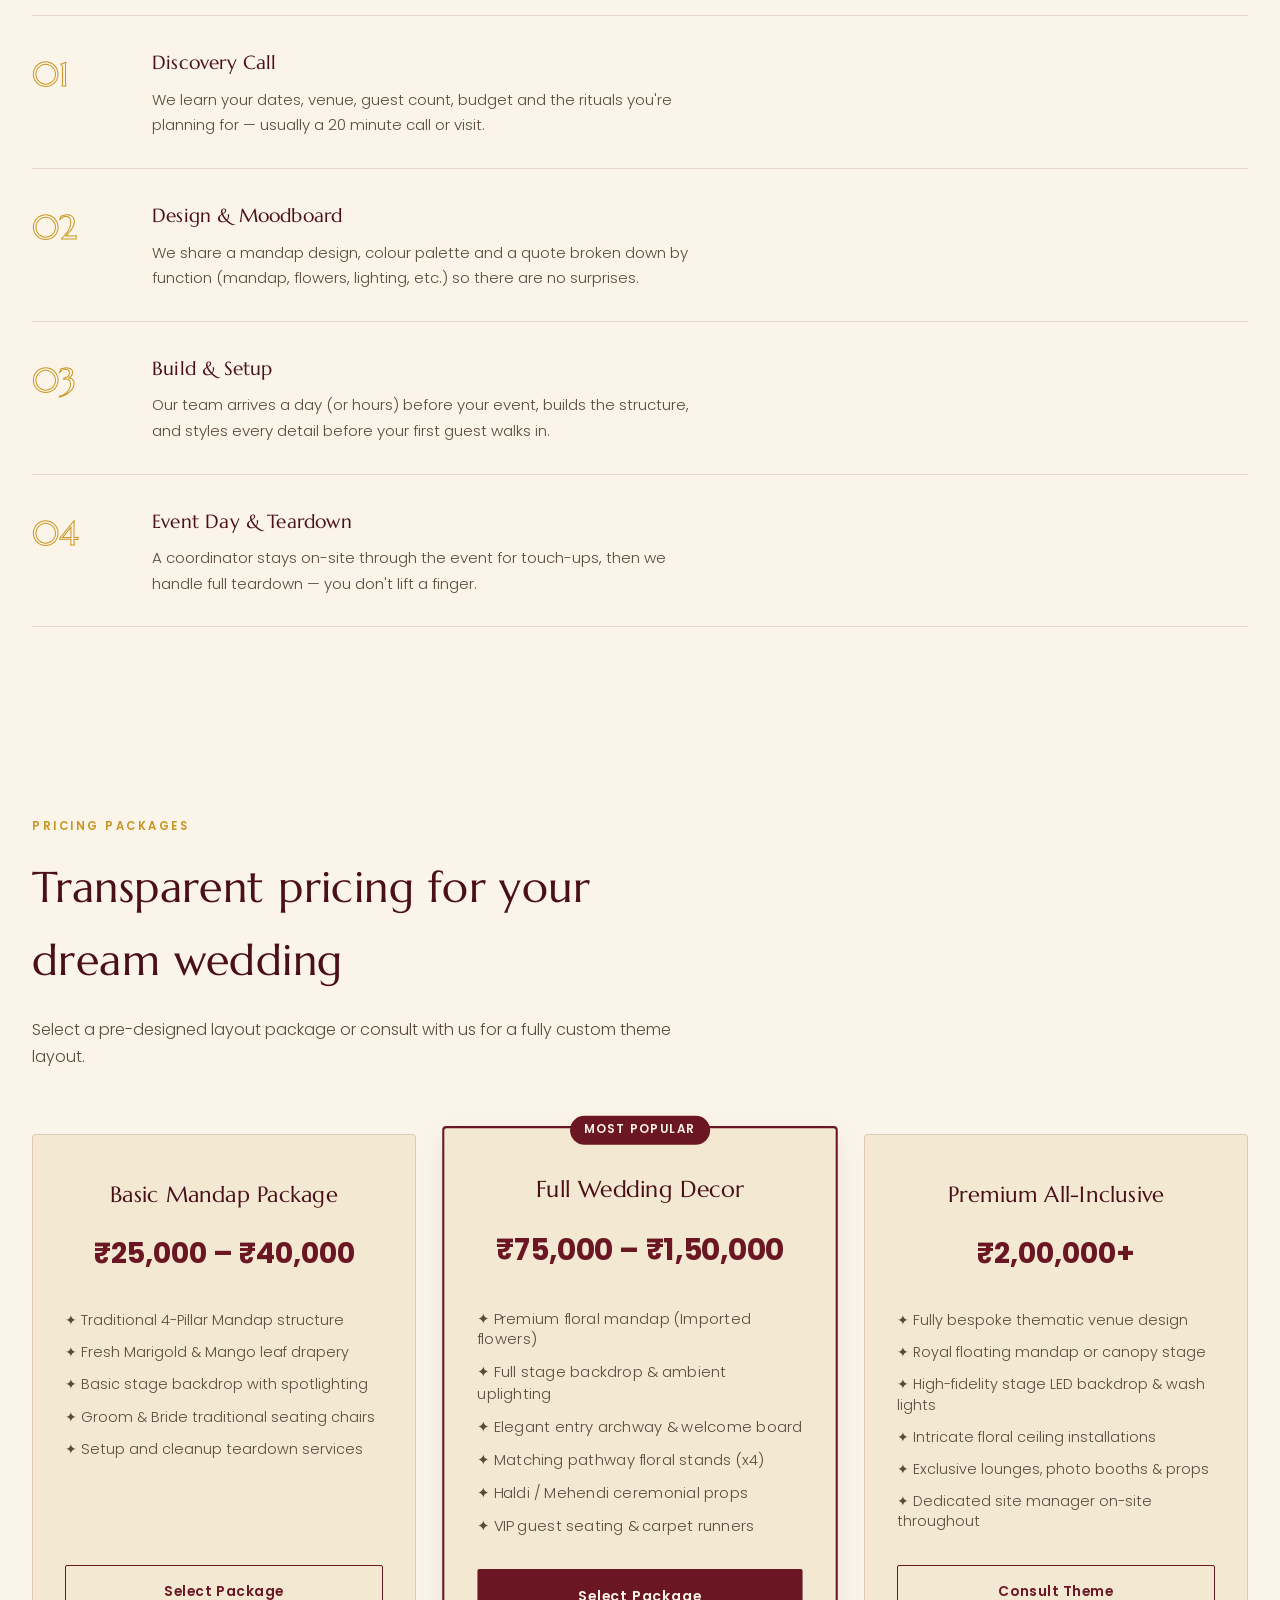
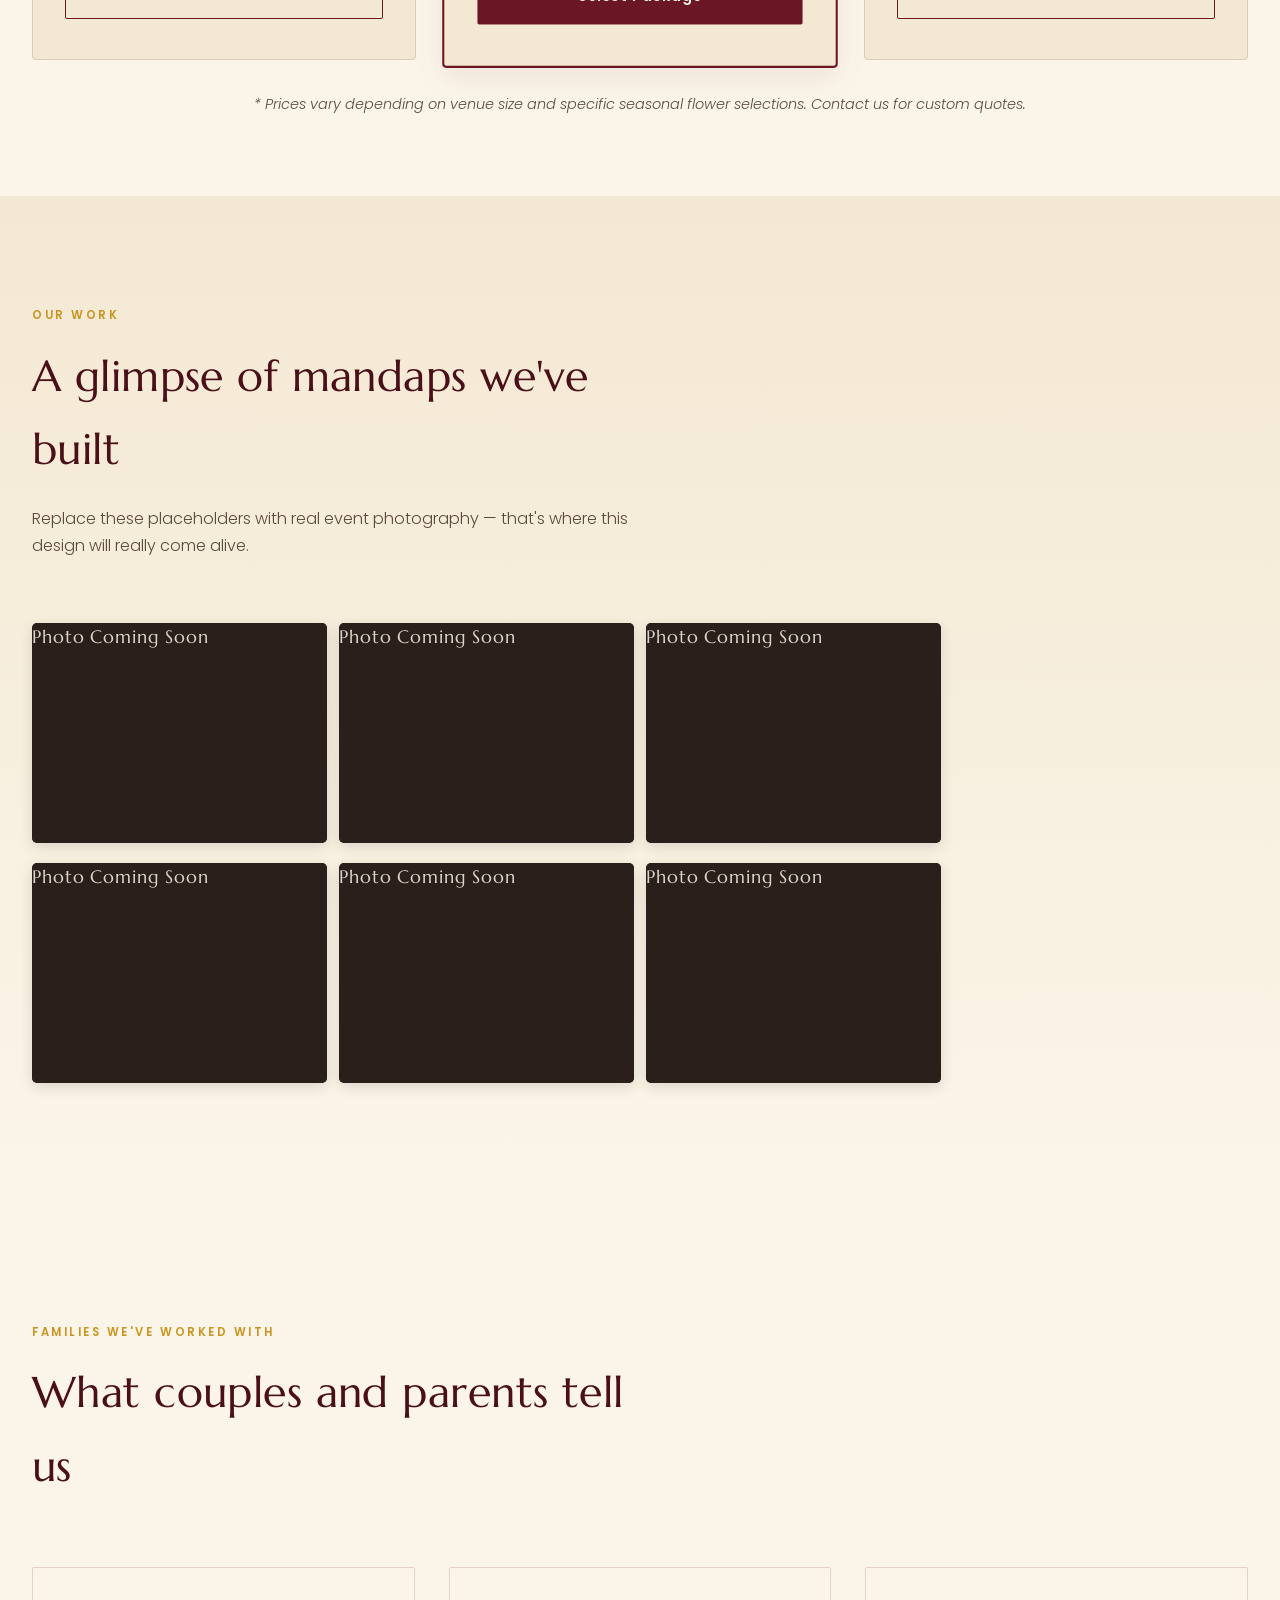
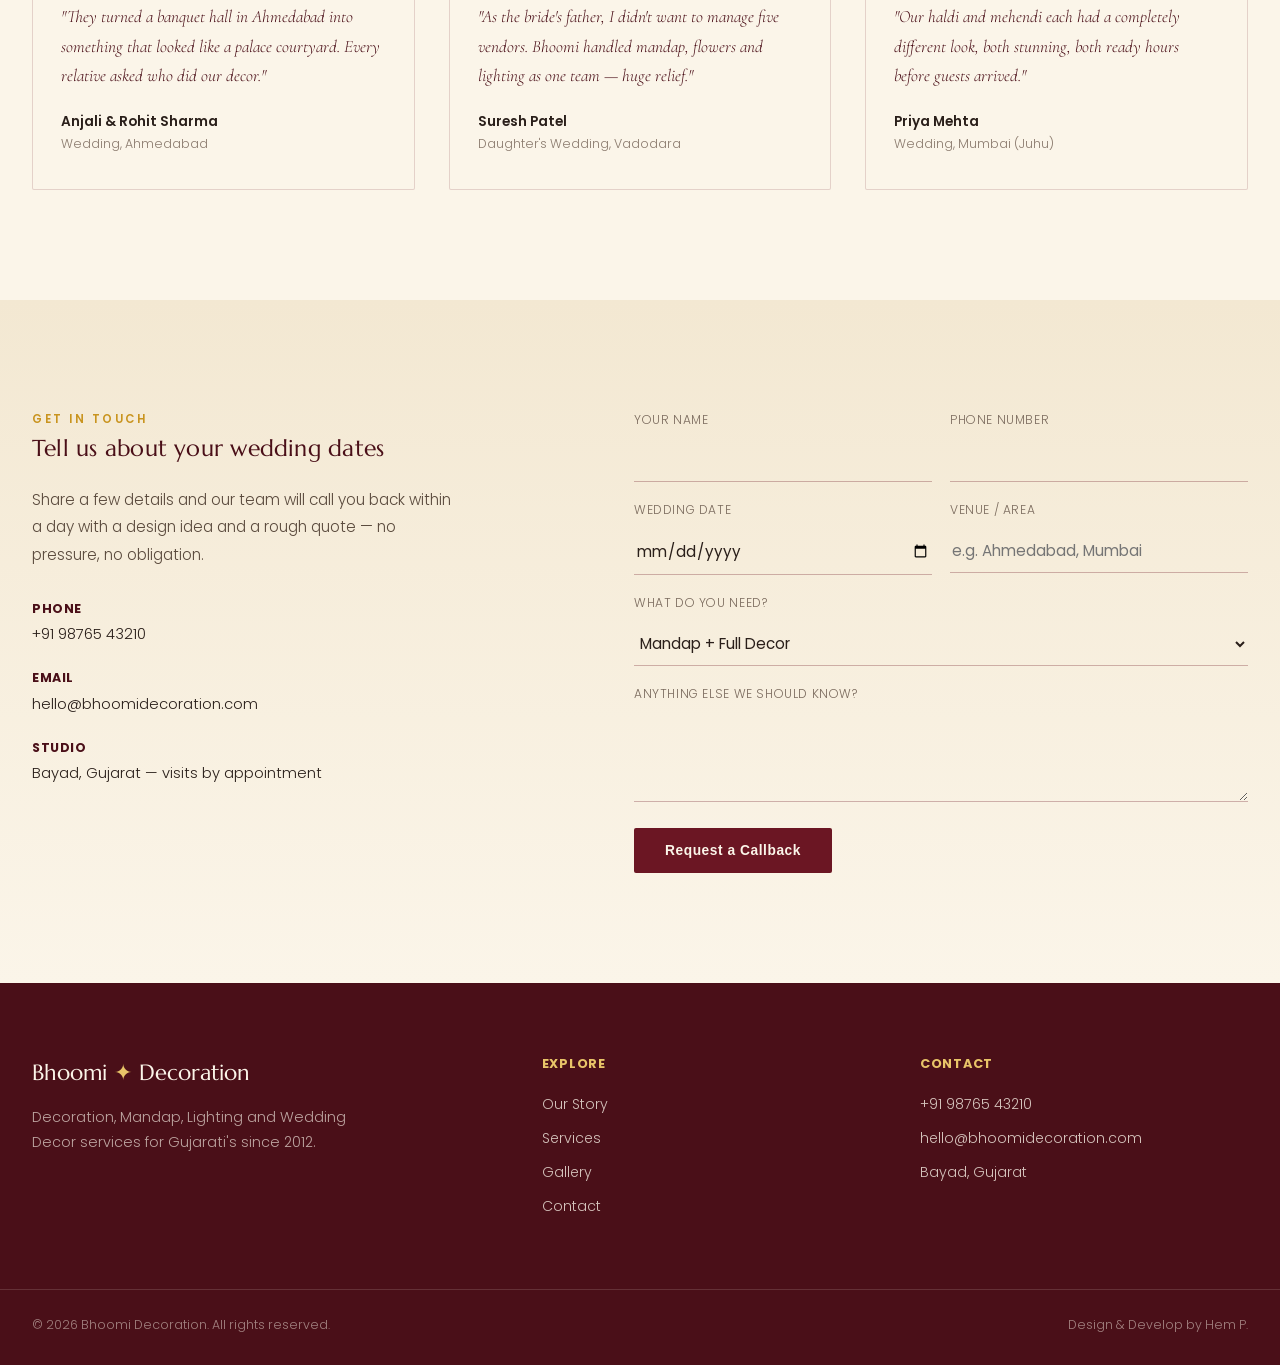
==== commit 1dbbc92e: "add booking pipeline" ====
--- a/frontend/index.html
+++ b/frontend/index.html
@@ -4,14 +4,78 @@
 <head>
     <meta charset="UTF-8">
     <meta name="viewport" content="width=device-width, initial-scale=1.0">
-    <title>Bhoomi Decoration</title>
+    <title>Bhoomi Decoration — Premium Wedding Mandap & Floral Decorators</title>
+    <meta name="description"
+        content="Bhoomi Decoration is Gujarat and Mumbai's premier wedding decorator since 2010. Specializing in stunning traditional mandaps, floral styling, lighting, and theme ceremonies. Booking now.">
+    <link rel="canonical" href="https://bhoomidecoration.onrender.com">
+
+    <!-- Open Graph tags for social sharing preview -->
+    <meta property="og:title" content="Bhoomi Decoration — Premium Wedding Mandap & Floral Decorators">
+    <meta property="og:description"
+        content="Serving Gujarat & Mumbai since 2010 with 500+ weddings decorated. Exquisite traditional mandaps, stages, floral setups, and lighting layouts.">
+    <meta property="og:image" content="https://bhoomidecoration.onrender.com/static/seed_layout_1.jpg">
+    <meta property="og:url" content="https://bhoomidecoration.onrender.com">
+    <meta property="og:type" content="website">
+
+    <!-- Twitter Card tags -->
+    <meta name="twitter:card" content="summary_large_image">
+    <meta name="twitter:title" content="Bhoomi Decoration — Premium Wedding Mandap & Floral Decorators">
+    <meta name="twitter:description"
+        content="Serving Gujarat & Mumbai since 2010 with 500+ weddings decorated. Exquisite traditional mandaps, stages, floral setups, and lighting layouts.">
+    <meta name="twitter:image" content="https://bhoomidecoration.onrender.com/static/seed_layout_1.jpg">
+
+    <!-- Preconnect to domains -->
+    <link rel="preconnect" href="https://fonts.googleapis.com">
+    <link rel="preconnect" href="https://fonts.gstatic.com" crossorigin>
+
+    <!-- Inline SVG Favicon for a Mandap silhouette -->
+    <link rel="icon" type="image/svg+xml"
+        href="data:image/svg+xml,%3Csvg viewBox='0 0 100 100' xmlns='http://www.w3.org/2000/svg'%3E%3Cpath d='M10 90 V50 C10 20 40 10 50 10 C60 10 90 20 90 50 V90 M25 90 V55 C25 35 40 25 50 25 C60 25 75 35 75 55 V90' fill='none' stroke='%236B1623' stroke-width='4'/%3E%3Ccircle cx='50' cy='10' r='5' fill='%23C9941F'/%3E%3C/svg%3E">
+
     <!-- Fonts -->
-    <link rel="preconnect" href="https://fonts.googleapis.com">
     <link
         href="https://fonts.googleapis.com/css2?family=Marcellus&family=Cormorant+Garamond:ital,wght@0,400;0,500;0,600;1,500&family=Poppins:wght@300;400;500;600&family=Noto+Sans+Gujarati:wght@300;400;500;600;700&display=swap"
         rel="stylesheet">
+
+    <!-- LocalBusiness Schema.org JSON-LD Markup -->
+    <script type="application/ld+json">
+    {
+      "@context": "https://schema.org",
+      "@type": "LocalBusiness",
+      "name": "Bhoomi Decoration",
+      "image": "https://bhoomidecoration.onrender.com/static/seed_layout_1.jpg",
+      "telephone": "+91 98765 43210",
+      "email": "hello@bhoomidecoration.com",
+      "address": {
+        "@type": "PostalAddress",
+        "streetAddress": "Bayad Studio",
+        "addressLocality": "Bayad",
+        "addressRegion": "Gujarat",
+        "addressCountry": "IN"
+      },
+      "url": "https://bhoomidecoration.onrender.com",
+      "priceRange": "$$",
+      "areaServed": [
+        {
+          "@type": "AdministrativeArea",
+          "name": "Gujarat"
+        },
+        {
+          "@type": "AdministrativeArea",
+          "name": "Mumbai"
+        }
+      ],
+      "founder": {
+        "@type": "Person",
+        "name": "Rajesh Deshpande"
+      },
+      "foundingDate": "2010"
+    }
+    </script>
+
     <!-- CSS Link -->
     <link rel="stylesheet" href="styles.css">
+
 
     <!-- Instant Redirect Protection -->
     <script>
@@ -116,10 +180,9 @@
                     <a href="#gallery">Gallery</a>
                     <a href="#testimonials">Reviews</a>
                 </div>
-                <div style="display: flex; gap: 0.75rem; align-items: center;">
-                    <button class="btn btn-ghost" onclick="openModal('gateway-view')"
-                        style="padding: 8px 16px; font-size: 0.8rem;">Portal</button>
-                    <a class="nav-cta" href="#contact">Get a Quote</a>
+                <div style="display: flex; align-items: center;">
+                    <button class="nav-cta" onclick="openModal('gateway-view')"
+                        style="padding: 8px 22px; font-size: 0.82rem; cursor: pointer; border-radius: 2px;">Login</button>
                 </div>
                 <button class="menu-toggle" id="menuToggle"
                     aria-label="Open menu"><span></span><span></span><span></span></button>
@@ -137,8 +200,7 @@
                 <a href="#gallery">Gallery</a>
                 <a href="#testimonials">Reviews</a>
                 <a href="#" onclick="event.preventDefault(); openModal('gateway-view');"
-                    style="color: var(--gold);">Logistics Portal →</a>
-                <a href="#contact" style="color:var(--maroon);">Get a Quote →</a>
+                    style="color: var(--gold);">Login →</a>
             </div>
         </div>
 
@@ -161,8 +223,10 @@
                             Weddings</span></div>
                     <h1 class="hero-title">We build the mandap<em>where your story begins</em></h1>
                     <p class="hero-sub">Bhoomi Decoration designs and builds wedding mandaps, stage decor, floral
-                        installations and lighting for Mumbai's families — every setup planned around your rituals, your
-                        palette, and your venue, down to the last marigold.</p>
+                        installations and lighting for families across Gujarat and Mumbai — every setup custom-designed
+                        at our Bayad studio, planned around your traditions, palette, and venue down to the last
+                        marigold.</p>
+
                     <div class="hero-actions">
                         <a href="#contact" class="btn btn-primary">Plan Your Wedding Decor</a>
                         <a href="#gallery" class="btn btn-ghost">View Our Work</a>
@@ -375,7 +439,65 @@
             </div>
         </section>
 
+        <!-- PRICING PACKAGES -->
+        <section id="pricing">
+            <div class="wrap">
+                <div class="section-head reveal">
+                    <span class="eyebrow">Pricing Packages</span>
+                    <h2>Transparent pricing for your dream wedding</h2>
+                    <p>Select a pre-designed layout package or consult with us for a fully custom theme layout.</p>
+                </div>
+                <div class="pricing-grid reveal">
+                    <div class="pricing-card">
+                        <h3>Basic Mandap Package</h3>
+                        <div class="price">₹25,000 – ₹40,000</div>
+                        <ul class="pricing-features">
+                            <li>✦ Traditional 4-Pillar Mandap structure</li>
+                            <li>✦ Fresh Marigold & Mango leaf drapery</li>
+                            <li>✦ Basic stage backdrop with spotlighting</li>
+                            <li>✦ Groom & Bride traditional seating chairs</li>
+                            <li>✦ Setup and cleanup teardown services</li>
+                        </ul>
+                        <a href="#contact" class="btn btn-ghost">Select Package</a>
+                    </div>
+                    <div class="pricing-card popular">
+                        <div class="popular-badge">Most Popular</div>
+                        <h3>Full Wedding Decor</h3>
+                        <div class="price">₹75,000 – ₹1,50,000</div>
+                        <ul class="pricing-features">
+                            <li>✦ Premium floral mandap (Imported flowers)</li>
+                            <li>✦ Full stage backdrop & ambient uplighting</li>
+                            <li>✦ Elegant entry archway & welcome board</li>
+                            <li>✦ Matching pathway floral stands (x4)</li>
+                            <li>✦ Haldi / Mehendi ceremonial props</li>
+                            <li>✦ VIP guest seating & carpet runners</li>
+                        </ul>
+                        <a href="#contact" class="btn btn-primary">Select Package</a>
+                    </div>
+                    <div class="pricing-card">
+                        <h3>Premium All-Inclusive</h3>
+                        <div class="price">₹2,00,000+</div>
+                        <ul class="pricing-features">
+                            <li>✦ Fully bespoke thematic venue design</li>
+                            <li>✦ Royal floating mandap or canopy stage</li>
+                            <li>✦ High-fidelity stage LED backdrop & wash lights</li>
+                            <li>✦ Intricate floral ceiling installations</li>
+                            <li>✦ Exclusive lounges, photo booths & props</li>
+                            <li>✦ Dedicated site manager on-site throughout</li>
+                        </ul>
+                        <a href="#contact" class="btn btn-ghost">Consult Theme</a>
+                    </div>
+                </div>
+                <div style="text-align: center; margin-top: 2rem; font-style: italic; color: var(--text-secondary); font-size: 0.9rem;"
+                    class="reveal">
+                    * Prices vary depending on venue size and specific seasonal flower selections. Contact us for custom
+                    quotes.
+                </div>
+            </div>
+        </section>
+
         <!-- GALLERY -->
+
         <section id="gallery" class="alt-bg">
             <div class="wrap">
                 <div class="section-head reveal">
@@ -405,23 +527,25 @@
                 </div>
                 <div class="testi-grid reveal">
                     <div class="testi-card">
-                        <div class="testi-quote">"They turned a banquet hall in Andheri into something that looked like
+                        <div class="testi-quote">"They turned a banquet hall in Ahmedabad into something that looked
+                            like
                             a palace courtyard. Every relative asked who did our decor."</div>
                         <div class="testi-name">Anjali & Rohit Sharma</div>
-                        <div class="testi-loc">Wedding, Andheri</div>
+                        <div class="testi-loc">Wedding, Ahmedabad</div>
                     </div>
                     <div class="testi-card">
                         <div class="testi-quote">"As the bride's father, I didn't want to manage five vendors. Bhoomi
                             handled mandap, flowers and lighting as one team — huge relief."</div>
-                        <div class="testi-name">Suresh Patil</div>
-                        <div class="testi-loc">Daughter's Wedding, Thane</div>
+                        <div class="testi-name">Suresh Patel</div>
+                        <div class="testi-loc">Daughter's Wedding, Vadodara</div>
                     </div>
                     <div class="testi-card">
                         <div class="testi-quote">"Our haldi and mehendi each had a completely different look, both
                             stunning, both ready hours before guests arrived."</div>
                         <div class="testi-name">Priya Mehta</div>
-                        <div class="testi-loc">Wedding, Bandra</div>
-                    </div>
+                        <div class="testi-loc">Wedding, Mumbai (Juhu)</div>
+                    </div>
+
                 </div>
             </div>
         </section>
@@ -444,8 +568,7 @@
                         <div><b>Studio</b>Bayad, Gujarat — visits by appointment</div>
                     </div>
                 </div>
-                <form class="reveal"
-                    onsubmit="event.preventDefault(); alert('Thank you! We will call you back within a day.');">
+                <form class="reveal" id="contact-form">
                     <div class="row2">
                         <div class="field"><label for="name">Your Name</label><input id="name" type="text" required>
                         </div>
@@ -455,7 +578,7 @@
                     <div class="row2">
                         <div class="field"><label for="date">Wedding Date</label><input id="date" type="date"></div>
                         <div class="field"><label for="venue">Venue / Area</label><input id="venue" type="text"
-                                placeholder="e.g. Bandra, Thane"></div>
+                                placeholder="e.g. Ahmedabad, Mumbai"></div>
                     </div>
                     <div class="field">
                         <label for="service">What do you need?</label>
@@ -469,8 +592,10 @@
                     </div>
                     <div class="field"><label for="msg">Anything else we should know?</label><textarea id="msg"
                             rows="3"></textarea></div>
-                    <button class="btn btn-primary submit-btn" type="submit">Request a Callback</button>
+                    <button class="btn btn-primary submit-btn" type="submit" id="contact-submit-btn">Request a
+                        Callback</button>
                 </form>
+
             </div>
         </section>
 
@@ -510,19 +635,99 @@
     <script src="common.js"></script>
     <script src="login.js"></script>
 
+    <!-- WhatsApp Floating Button -->
+    <a href="https://wa.me/919876543210?text=Hi%20Bhoomi%20Decoration!%20I'm%20interested%20in%20wedding%20decor%20for%20my%20event."
+        class="whatsapp-float" target="_blank" rel="noopener noreferrer">
+        <svg viewBox="0 0 24 24" xmlns="http://www.w3.org/2000/svg">
+            <path
+                d="M17.472 14.382c-.297-.149-1.758-.867-2.03-.967-.273-.099-.471-.148-.67.15-.197.297-.767.966-.94 1.164-.173.199-.347.223-.644.075-.297-.15-1.255-.463-2.39-1.475-.883-.788-1.48-1.761-1.653-2.059-.173-.297-.018-.458.13-.606.134-.133.298-.347.446-.52.149-.174.198-.298.298-.497.099-.198.05-.371-.025-.52-.075-.149-.669-1.612-.916-2.207-.242-.579-.487-.5-.669-.51-.173-.008-.371-.01-.57-.01-.198 0-.52.074-.792.372-.272.297-1.04 1.016-1.04 2.479 0 1.462 1.065 2.875 1.213 3.074.149.198 2.096 3.2 5.077 4.487.709.306 1.262.489 1.694.625.712.227 1.36.195 1.871.118.571-.085 1.758-.719 2.006-1.413.248-.694.248-1.289.173-1.413-.074-.124-.272-.198-.57-.347m-5.421 7.403h-.004a9.87 9.87 0 01-5.031-1.378l-.361-.214-3.741.982.998-3.648-.235-.374a9.86 9.86 0 01-1.51-5.26c.001-5.45 4.436-9.884 9.888-9.884 2.64 0 5.122 1.03 6.988 2.898a9.825 9.825 0 012.893 6.994c-.003 5.45-4.437 9.884-9.885 9.884m8.413-18.297A11.815 11.815 0 0012.05 0C5.495 0 .16 5.335.157 11.892c0 2.096.547 4.142 1.588 5.945L0 24l6.335-1.662c1.746.953 3.71 1.458 5.704 1.459h.005c6.554 0 11.89-5.335 11.893-11.893a11.821 11.821 0 00-3.48-8.413z"
+                fill="%23FFF" />
+        </svg>
+        <span>WhatsApp Us</span>
+    </a>
+
+    <!-- Shared Utilities Scripts -->
+    <script src="common.js"></script>
+    <script src="login.js"></script>
+
     <!-- Inline UI logic for Landing page Portfolio -->
     <script>
         document.addEventListener("DOMContentLoaded", () => {
-            // Portfolio Website Interactivity
+            // 1. Warmup Server Countdown Skeleton logic
+            const skeleton = document.getElementById("loading-skeleton");
+            const subtitle = skeleton ? skeleton.querySelector(".skeleton-subtitle") : null;
+            let elapsed = 0;
+            let pingSuccess = false;
+            let timer = null;
+
+            // Start countdown text if server takes longer to respond
+            const startCountdown = () => {
+                timer = setInterval(() => {
+                    elapsed++;
+                    if (subtitle && !pingSuccess) {
+                        subtitle.innerText = `Waking up server... usually 15-20 seconds (Server warming up: ${elapsed}s...)`;
+                    }
+                }, 1000);
+            };
+
+            // Fast ping check
+            const pingTimer = setTimeout(startCountdown, 600);
+
+            fetch("/api/ping")
+                .then(res => {
+                    pingSuccess = true;
+                    clearTimeout(pingTimer);
+                    if (timer) clearInterval(timer);
+                    if (skeleton) skeleton.classList.add("hidden");
+                })
+                .catch(err => {
+                    console.warn("Ping failed, hiding loading screen anyway:", err);
+                    clearTimeout(pingTimer);
+                    if (timer) clearInterval(timer);
+                    if (skeleton) skeleton.classList.add("hidden");
+                });
+
+            // 2. Mobile Hamburger Menu Slide-in and rotation animation
             const menuToggle = document.getElementById('menuToggle');
             const mobileMenu = document.getElementById('mobileMenu');
             if (menuToggle && mobileMenu) {
-                menuToggle.addEventListener('click', () => {
-                    mobileMenu.style.display = mobileMenu.style.display === 'none' ? 'block' : 'none';
+                menuToggle.addEventListener('click', (e) => {
+                    e.stopPropagation();
+                    const isOpen = menuToggle.classList.toggle('open');
+                    if (isOpen) {
+                        mobileMenu.style.display = 'block';
+                        // Trigger reflow for transition
+                        setTimeout(() => mobileMenu.classList.add('active'), 10);
+                    } else {
+                        mobileMenu.classList.remove('active');
+                        setTimeout(() => {
+                            if (!mobileMenu.classList.contains('active')) {
+                                mobileMenu.style.display = 'none';
+                            }
+                        }, 300);
+                    }
                 });
-                mobileMenu.querySelectorAll('a').forEach(a => a.addEventListener('click', () => mobileMenu.style.display = 'none'));
+
+                // Auto-close menu when clicking links
+                mobileMenu.querySelectorAll('a').forEach(a => {
+                    a.addEventListener('click', () => {
+                        menuToggle.classList.remove('open');
+                        mobileMenu.classList.remove('active');
+                        setTimeout(() => mobileMenu.style.display = 'none', 300);
+                    });
+                });
+
+                // Close menu when clicking outside
+                document.addEventListener('click', (e) => {
+                    if (mobileMenu.classList.contains('active') && !mobileMenu.contains(e.target) && !menuToggle.contains(e.target)) {
+                        menuToggle.classList.remove('open');
+                        mobileMenu.classList.remove('active');
+                        setTimeout(() => mobileMenu.style.display = 'none', 300);
+                    }
+                });
             }
 
+            // 3. Scroll Reveal Animation observer
             const reveals = document.querySelectorAll('.reveal');
             const revealObserver = new IntersectionObserver((entries) => {
                 entries.forEach(entry => {
@@ -531,42 +736,97 @@
             }, { threshold: 0.15 });
             reveals.forEach(el => revealObserver.observe(el));
 
-            // Hide skeleton for guest users on homepage
-            const skeleton = document.getElementById("loading-skeleton");
-            if (skeleton) {
-                setTimeout(() => {
-                    skeleton.classList.add("hidden");
-                }, 50);
+            // 4. Contact Form submit JSON logic + Phone Validation
+            const contactForm = document.getElementById("contact-form");
+            const submitBtn = document.getElementById("contact-submit-btn");
+
+            if (contactForm && submitBtn) {
+                contactForm.addEventListener("submit", (e) => {
+                    e.preventDefault();
+
+                    const name = document.getElementById("name").value;
+                    const phone = document.getElementById("phone").value;
+                    const date = document.getElementById("date").value;
+                    const venue = document.getElementById("venue").value;
+                    const service = document.getElementById("service").value;
+                    const msg = document.getElementById("msg").value;
+
+                    // Clean phone number and validate length
+                    const digits = phone.replace(/\D/g, "");
+                    if (digits.length < 10) {
+                        showToast("Please enter a valid phone number containing at least 10 digits.", "warning");
+                        return;
+                    }
+
+                    // Disable button to prevent duplicate submissions
+                    submitBtn.disabled = true;
+                    const originalText = submitBtn.innerText;
+                    submitBtn.innerText = "Submitting...";
+
+                    const payload = {
+                        name: name.trim(),
+                        phone: phone.trim(),
+                        date: date,
+                        venue: venue.trim(),
+                        service: service,
+                        message: msg.trim()
+                    };
+
+                    fetch("/api/callbacks", {
+                        method: "POST",
+                        headers: { "Content-Type": "application/json" },
+                        body: JSON.stringify(payload)
+                    })
+                        .then(res => {
+                            if (!res.ok) throw new Error("Could not process request. Please try again.");
+                            return res.json();
+                        })
+                        .then(data => {
+                            showToast("Thank you! Your enquiry has been received.", "success");
+                            contactForm.reset();
+
+                            // Wait briefly before opening WhatsApp support channel
+                            setTimeout(() => {
+                                if (data.whatsapp_link) {
+                                    window.open(data.whatsapp_link, "_blank");
+                                }
+                            }, 1200);
+                        })
+                        .catch(err => {
+                            showToast(err.message, "danger");
+                        })
+                        .finally(() => {
+                            submitBtn.disabled = false;
+                            submitBtn.innerText = originalText;
+                        });
+                });
             }
 
-            // Dynamically load gallery items — CSS Grid mosaic layout
+            // 5. Dynamically load gallery items with Loading Skeletons & Fallback
             const galleryGrid = document.querySelector(".gallery-grid");
             if (galleryGrid) {
+                // Inject 6 Loading Skeletons
+                galleryGrid.innerHTML = "";
+                for (let i = 0; i < 6; i++) {
+                    const skel = document.createElement("div");
+                    skel.className = `gallery-card skeleton-card`;
+                    skel.innerHTML = `<div class="skeleton-shimmer"></div>`;
+                    galleryGrid.appendChild(skel);
+                }
+
+                const spanPattern = [
+                    'gc-tall', '', '', '', 'gc-wide', '',
+                    'gc-tall', '', 'gc-wide', '', '', ''
+                ];
+
                 fetch("/api/gallery")
-                    .then(res => res.json())
+                    .then(res => {
+                        if (!res.ok) throw new Error("API failed");
+                        return res.json();
+                    })
                     .then(data => {
+                        galleryGrid.innerHTML = "";
                         if (data && data.length > 0) {
-                            galleryGrid.innerHTML = "";
-
-                            // Repeating mosaic pattern (matches reference design):
-                            // 0=tall(2rows), 1=normal, 2=normal, 3=normal,
-                            // 4=wide(2cols), 5=normal, 6=tall(2rows),
-                            // 7=normal, 8=wide(2cols), 9=normal ...
-                            const spanPattern = [
-                                'gc-tall',    // 0 — col1, spans 2 rows
-                                '',           // 1 — col2, row1
-                                '',           // 2 — col3, row1
-                                '',           // 3 — col4, row1
-                                'gc-wide',    // 4 — col2-3, row2 (wide)
-                                '',           // 5 — col4, row2
-                                'gc-tall',    // 6 — col1, spans 2 rows
-                                '',           // 7 — col2, row1
-                                'gc-wide',    // 8 — col3-4, row1 (wide)
-                                '',           // 9 — col2, row2
-                                '',           // 10 — col3, row2
-                                '',           // 11 — col4, row2
-                            ];
-
                             data.forEach((item, index) => {
                                 const spanClass = spanPattern[index % spanPattern.length];
 
@@ -600,9 +860,45 @@
                                 itemDiv.appendChild(overlay);
                                 galleryGrid.appendChild(itemDiv);
                             });
+                        } else {
+                            // Show static fallbacks if empty
+                            showFallbackCards();
                         }
                     })
-                    .catch(err => console.error("Error loading gallery:", err));
+                    .catch(err => {
+                        console.warn("Loading fallback gallery cards:", err);
+                        showFallbackCards();
+                    });
+
+                function showFallbackCards() {
+                    galleryGrid.innerHTML = "";
+                    const fallbacks = [
+                        { title: "Haldi Ceremony Mandap", cat: "Haldi" },
+                        { title: "Sangeet Stage Backdrop", cat: "Sangeet" },
+                        { title: "Premium Entryway Florals", cat: "Entrance" },
+                        { title: "Traditional Mandap Design", cat: "Wedding" },
+                        { title: "Mehendi Reception Backdrop", cat: "Mehendi" },
+                        { title: "Luxury Theme Walkway Setup", cat: "Theme" }
+                    ];
+
+                    fallbacks.forEach((fb, index) => {
+                        const spanClass = spanPattern[index % spanPattern.length];
+                        const div = document.createElement("div");
+                        div.className = `gallery-card fallback-card ${spanClass}`;
+                        div.innerHTML = `
+                            <div class="fallback-image-placeholder">
+                                <span>Photo Coming Soon</span>
+                            </div>
+                            <div class="gallery-overlay" style="opacity: 1; background: rgba(0,0,0,0.15);">
+                                <div class="gallery-text">
+                                    <h4>${fb.title}</h4>
+                                    <span class="category-badge">${fb.cat}</span>
+                                </div>
+                            </div>
+                        `;
+                        galleryGrid.appendChild(div);
+                    });
+                }
             }
         });
     </script>
--- a/frontend/styles.css
+++ b/frontend/styles.css
@@ -698,79 +698,130 @@
     max-width: 560px;
 }
 
-/* Gallery Section */
+/* ==================== PORTFOLIO GALLERY MOSAIC GRID ==================== */
 .gallery-grid {
     column-count: 4;
-    column-gap: 15px;
+    column-gap: 12px;
+    display: block;
     width: 100%;
 }
 
-.gallery-grid div {
+/* Base card styles */
+.gallery-grid div,
+.gallery-card {
+    position: relative;
+    overflow: hidden;
+    border-radius: 5px;
+    cursor: pointer;
+    box-shadow: 0 4px 14px rgba(0, 0, 0, 0.12);
+    transition: transform 0.32s ease, box-shadow 0.32s ease;
+    background: #2A1F1A;   /* fallback while image loads */
+    break-inside: avoid;
     display: inline-block;
     width: 100%;
-    margin-bottom: 15px;
-    break-inside: avoid;
-    border-radius: 4px;
-    overflow: hidden;
-    position: relative;
-    box-shadow: 0 4px 10px rgba(0, 0, 0, 0.08);
-    transition: transform 0.3s ease, box-shadow 0.3s ease;
-    color: var(--ivory);
-    font-family: 'Cormorant Garamond', serif;
-    font-style: italic;
-}
-
-.gallery-grid div:hover {
-    transform: translateY(-5px);
-    box-shadow: 0 8px 20px rgba(107, 22, 35, 0.15);
-}
-
-.gallery-grid img {
+    margin-bottom: 12px;
+}
+
+.gallery-grid div {
+    height: 220px; /* default height for static placeholders */
+}
+
+.gallery-card {
+    height: auto; /* auto height for dynamic cards to preserve original aspect ratio */
+}
+
+.gallery-grid div:hover,
+.gallery-card:hover {
+    transform: scale(1.02);
+    box-shadow: 0 10px 28px rgba(107, 22, 35, 0.22);
+    z-index: 2;
+}
+
+/* All images — maintain aspect, no distortion, preserve original sizes */
+.gallery-grid img,
+.gallery-card img {
     width: 100%;
     height: auto;
+    object-fit: contain;
     display: block;
-    transition: transform 0.5s ease;
-}
-
-.gallery-grid div:hover img {
-    transform: scale(1.05);
-}
-
+    transition: transform 0.55s ease;
+}
+
+.gallery-grid div:hover img,
+.gallery-card:hover img {
+    transform: scale(1.07);
+}
+
+/* Gradient overlay — appears on hover */
 .gallery-overlay {
     position: absolute;
     inset: 0;
-    background: linear-gradient(to top, rgba(0, 0, 0, 0.8) 0%, rgba(0, 0, 0, 0.2) 60%, transparent 100%);
+    background: linear-gradient(
+        to top,
+        rgba(74, 15, 24, 0.88) 0%,
+        rgba(74, 15, 24, 0.3) 45%,
+        transparent 100%
+    );
     opacity: 0;
     transition: opacity 0.3s ease;
     display: flex;
     align-items: flex-end;
-    padding: 16px;
+    padding: 18px 16px;
     box-sizing: border-box;
 }
 
-.gallery-grid div:hover .gallery-overlay {
+.gallery-grid div:hover .gallery-overlay,
+.gallery-card:hover .gallery-overlay {
     opacity: 1;
 }
 
-.gallery-grid div:not(.gallery-card) {
-    display: inline-flex;
-    align-items: flex-end;
-    padding: 16px;
-    box-sizing: border-box;
-}
-
-.gallery-card {
-    cursor: pointer;
-    box-sizing: border-box;
-}
-
-.g1 { height: 320px; background: linear-gradient(160deg, #6B1623, #3a0c12); }
-.g2 { height: 160px; background: linear-gradient(160deg, #C9941F, #8a6510); }
-.g3 { height: 160px; background: linear-gradient(160deg, #1F4B43, #102923); }
-.g4 { height: 320px; background: linear-gradient(160deg, #8a2d3a, #4A0F18); }
-.g5 { height: 160px; background: linear-gradient(160deg, #E8C468, #a9802f); }
-.g6 { height: 160px; background: linear-gradient(160deg, #2A1F1A, #1F4B43); }
-.g7 { height: 240px; background: linear-gradient(160deg, #6B1623, #C9941F); }
+/* Title & category inside overlay */
+.gallery-text h4 {
+    margin: 0 0 3px 0;
+    font-family: 'Marcellus', serif;
+    font-size: 1rem;
+    color: #ffffff;
+    line-height: 1.2;
+}
+
+.gallery-text .category-badge {
+    font-size: 0.68rem;
+    font-family: 'Poppins', sans-serif;
+    font-style: normal;
+    font-weight: 600;
+    color: var(--gold-light);
+    text-transform: uppercase;
+    letter-spacing: 0.1em;
+}
+
+/* ── Mosaic span modifiers ─────────────────────────────── */
+/* Tall card: spans 2 rows */
+.gallery-card.gc-tall,
+.gallery-grid div.gc-tall {
+    grid-row: span 2;
+}
+
+/* Wide card: spans 2 columns */
+.gallery-card.gc-wide,
+.gallery-grid div.gc-wide {
+    grid-column: span 2;
+}
+
+/* Large card: 2 cols × 2 rows */
+.gallery-card.gc-large,
+.gallery-grid div.gc-large {
+    grid-column: span 2;
+    grid-row: span 2;
+}
+
+/* Static placeholder cells (shown before photos load) */
+.g1 { grid-row: span 2; background: linear-gradient(160deg, #6B1623, #3a0c12); display: flex; align-items: flex-end; padding: 16px; color: var(--ivory); font-family: 'Cormorant Garamond', serif; font-style: italic; font-size: 0.9rem; }
+.g2 { background: linear-gradient(160deg, #C9941F, #8a6510); display: flex; align-items: flex-end; padding: 16px; color: var(--ivory); font-family: 'Cormorant Garamond', serif; font-style: italic; font-size: 0.9rem; }
+.g3 { background: linear-gradient(160deg, #1F4B43, #102923); display: flex; align-items: flex-end; padding: 16px; color: var(--ivory); font-family: 'Cormorant Garamond', serif; font-style: italic; font-size: 0.9rem; }
+.g4 { grid-row: span 2; background: linear-gradient(160deg, #8a2d3a, #4A0F18); display: flex; align-items: flex-end; padding: 16px; color: var(--ivory); font-family: 'Cormorant Garamond', serif; font-style: italic; font-size: 0.9rem; }
+.g5 { background: linear-gradient(160deg, #E8C468, #a9802f); display: flex; align-items: flex-end; padding: 16px; color: var(--ivory); font-family: 'Cormorant Garamond', serif; font-style: italic; font-size: 0.9rem; }
+.g6 { background: linear-gradient(160deg, #2A1F1A, #1F4B43); display: flex; align-items: flex-end; padding: 16px; color: var(--ivory); font-family: 'Cormorant Garamond', serif; font-style: italic; font-size: 0.9rem; }
+.g7 { grid-column: span 2; background: linear-gradient(160deg, #6B1623, #C9941F); display: flex; align-items: flex-end; padding: 16px; color: var(--ivory); font-family: 'Cormorant Garamond', serif; font-style: italic; font-size: 0.9rem; }
 
 /* Testimonials */
 .testi-grid {
@@ -1331,10 +1382,32 @@
         color: #000000 !important;
     }
     
-    #website-view, .sidebar, .main-content-header, button, form, .modal-overlay, #toast-container, .nav-list {
+    #website-view, .sidebar, .main-content-header, button, form, .modal-overlay:not(.active), #toast-container, .nav-list {
         display: none !important;
     }
     
+    .modal-overlay.active {
+        display: block !important;
+        position: static !important;
+        background: transparent !important;
+        backdrop-filter: none !important;
+        opacity: 1 !important;
+    }
+
+    .modal-overlay.active .modal-card {
+        background: transparent !important;
+        border: none !important;
+        box-shadow: none !important;
+        padding: 0 !important;
+        max-width: 100% !important;
+        width: 100% !important;
+        overflow: visible !important;
+    }
+
+    .modal-overlay.active .modal-card > *:not(.print-receipt-only) {
+        display: none !important;
+    }
+
     .main-content {
         padding: 0 !important;
         margin: 0 !important;
@@ -1416,6 +1489,10 @@
     }
     .gallery-grid {
         column-count: 2;
+        column-gap: 10px;
+    }
+    .gallery-card {
+        margin-bottom: 10px;
     }
     .testi-grid {
         grid-template-columns: 1fr;
@@ -1485,13 +1562,16 @@
         left: 0;
         bottom: 0;
         width: 280px;
-        height: 100vh;
+        height: 100%;
+        height: 100dvh;
         z-index: 950;
         transform: translateX(-100%);
         transition: transform 0.3s cubic-bezier(0.4, 0, 0.2, 1);
         border-right: 1px solid var(--border-glass);
         box-shadow: 4px 0 24px rgba(0, 0, 0, 0.15);
         overflow-y: auto;
+        padding: 2rem 1.5rem 5rem 1.5rem; /* Ensure scrolling space at bottom on mobile views */
+        -webkit-overflow-scrolling: touch;
     }
     
     .sidebar.open {
@@ -1665,5 +1745,420 @@
     .crew-allocation-row div:last-child {
         justify-content: flex-start !important;
     }
-}
-
+
+    /* Centered pagination controls on mobile */
+    .pagination-container {
+        flex-direction: column !important;
+        align-items: center !important;
+        text-align: center !important;
+    }
+    .pagination-buttons {
+        justify-content: center !important;
+        width: 100% !important;
+    }
+}
+
+/* WhatsApp Floating Action Button */
+.whatsapp-float {
+    position: fixed;
+    bottom: 2rem;
+    right: 2rem;
+    background: #25D366;
+    color: #ffffff;
+    border-radius: 50px;
+    padding: 10px 20px;
+    display: flex;
+    align-items: center;
+    gap: 10px;
+    font-family: 'Poppins', sans-serif;
+    font-size: 0.9rem;
+    font-weight: 600;
+    box-shadow: 0 4px 15px rgba(0, 0, 0, 0.15);
+    z-index: 999;
+    text-decoration: none;
+    transition: transform 0.3s ease, background-color 0.3s ease;
+    animation: whatsapp-pulse 2s infinite;
+}
+
+.whatsapp-float svg {
+    width: 22px;
+    height: 22px;
+}
+
+.whatsapp-float:hover {
+    background-color: #20ba5a;
+    transform: translateY(-3px) scale(1.02);
+}
+
+@keyframes whatsapp-pulse {
+    0% {
+        box-shadow: 0 0 0 0 rgba(37, 211, 102, 0.5);
+    }
+    70% {
+        box-shadow: 0 0 0 12px rgba(37, 211, 102, 0);
+    }
+    100% {
+        box-shadow: 0 0 0 0 rgba(37, 211, 102, 0);
+    }
+}
+
+@media (max-width: 768px) {
+    .whatsapp-float {
+        bottom: 1.5rem;
+        right: 1.5rem;
+        padding: 12px;
+        border-radius: 50%;
+    }
+    .whatsapp-float span {
+        display: none;
+    }
+}
+
+/* Pricing Section */
+#pricing {
+    padding: 5rem 0;
+}
+
+.pricing-grid {
+    display: grid;
+    grid-template-columns: repeat(auto-fit, minmax(280px, 1fr));
+    gap: 2rem;
+    margin-top: 3rem;
+    align-items: stretch;
+}
+
+.pricing-card {
+    background: var(--bg-secondary);
+    border: 1px solid var(--border-glass);
+    padding: 2.5rem 2rem;
+    border-radius: 4px;
+    display: flex;
+    flex-direction: column;
+    text-align: center;
+    position: relative;
+    transition: transform 0.3s ease, border-color 0.3s ease;
+}
+
+.pricing-card:hover {
+    transform: translateY(-5px);
+    border-color: var(--gold);
+}
+
+.pricing-card.popular {
+    border: 2px solid var(--maroon);
+    box-shadow: 0 10px 30px rgba(107, 22, 35, 0.08);
+    transform: scale(1.03);
+}
+
+.pricing-card.popular:hover {
+    transform: translateY(-5px) scale(1.03);
+}
+
+.popular-badge {
+    position: absolute;
+    top: -12px;
+    left: 50%;
+    transform: translateX(-50%);
+    background: var(--maroon);
+    color: var(--ivory);
+    padding: 4px 14px;
+    font-size: 0.72rem;
+    text-transform: uppercase;
+    letter-spacing: 0.1em;
+    font-weight: 600;
+    border-radius: 20px;
+}
+
+.pricing-card h3 {
+    font-family: 'Marcellus', serif;
+    font-size: 1.4rem;
+    color: var(--maroon-deep);
+    margin-bottom: 1rem;
+}
+
+.pricing-card .price {
+    font-size: 1.8rem;
+    font-weight: 700;
+    color: var(--maroon);
+    margin-bottom: 2rem;
+    font-family: 'Poppins', sans-serif;
+}
+
+.pricing-features {
+    list-style: none;
+    padding: 0;
+    margin: 0 0 2rem 0;
+    text-align: left;
+    display: flex;
+    flex-direction: column;
+    gap: 0.75rem;
+    font-size: 0.9rem;
+    color: var(--text-secondary);
+    flex: 1;
+}
+
+.pricing-features li {
+    line-height: 1.4;
+}
+
+/* Gallery Loading Skeletons & Fallback Styles */
+.skeleton-card {
+    background: #e5e7eb;
+    min-height: 220px;
+    position: relative;
+    overflow: hidden;
+    border-radius: 4px;
+}
+
+.skeleton-shimmer {
+    position: absolute;
+    top: 0;
+    left: 0;
+    width: 100%;
+    height: 100%;
+    background: linear-gradient(90deg, transparent, rgba(255,255,255,0.4), transparent);
+    animation: shimmer-swipe 1.5s infinite;
+}
+
+@keyframes shimmer-swipe {
+    0% { transform: translateX(-100%); }
+    100% { transform: translateX(100%); }
+}
+
+.fallback-card {
+    min-height: 220px;
+    position: relative;
+    border-radius: 4px;
+    overflow: hidden;
+}
+
+.fallback-image-placeholder {
+    width: 100%;
+    height: 100%;
+    min-height: 220px;
+    background: linear-gradient(135deg, var(--maroon-deep), var(--maroon), var(--gold));
+    display: flex;
+    align-items: center;
+    justify-content: center;
+}
+
+.fallback-image-placeholder span {
+    font-family: 'Marcellus', serif;
+    color: var(--ivory);
+    font-size: 1.1rem;
+    letter-spacing: 0.05em;
+    opacity: 0.85;
+}
+
+/* Mobile Menu Animation Triggers */
+#mobileMenu {
+    opacity: 0;
+    transform: translateY(-20px);
+    transition: opacity 0.3s cubic-bezier(0.16, 1, 0.3, 1), transform 0.3s cubic-bezier(0.16, 1, 0.3, 1);
+}
+
+#mobileMenu.active {
+    opacity: 1;
+    transform: translateY(0);
+}
+
+/* Hamburger transition */
+.menu-toggle span {
+    transition: transform 0.3s, opacity 0.3s;
+}
+
+.menu-toggle.open span:first-child {
+    transform: translateY(7px) rotate(45deg);
+}
+
+.menu-toggle.open span:nth-child(2) {
+    opacity: 0;
+}
+
+.menu-toggle.open span:last-child {
+    transform: translateY(-7px) rotate(-45deg);
+}
+
+/* Kanban Booking Pipeline */
+.kanban-board {
+    display: grid;
+    grid-template-columns: repeat(4, 1fr);
+    gap: 1rem;
+    overflow-x: auto;
+    padding-bottom: 1.5rem;
+    margin-top: 1.5rem;
+    align-items: start;
+    min-width: 1000px;
+}
+
+@media (max-width: 1024px) {
+    .kanban-board {
+        grid-template-columns: 1fr;
+        min-width: 100%;
+        gap: 1.5rem;
+    }
+    .kanban-column {
+        min-height: auto;
+    }
+}
+
+.kanban-column {
+    background: rgba(255, 255, 255, 0.4);
+    border: 1px solid var(--border-glass);
+    border-radius: 4px;
+    padding: 1rem;
+    display: flex;
+    flex-direction: column;
+    gap: 0.75rem;
+    min-height: 500px;
+    transition: background-color 0.2s ease;
+}
+
+.kanban-column.drag-over {
+    background: rgba(201, 148, 31, 0.05);
+    border-color: var(--gold);
+}
+
+.kanban-column-header {
+    font-family: 'Marcellus', serif;
+    font-size: 0.95rem;
+    color: var(--maroon-deep);
+    border-bottom: 2px solid var(--gold);
+    padding-bottom: 0.5rem;
+    margin-bottom: 0.5rem;
+    display: flex;
+    justify-content: space-between;
+    align-items: center;
+}
+
+.kanban-card-count {
+    background: rgba(107, 22, 35, 0.08);
+    color: var(--maroon);
+    border-radius: 12px;
+    padding: 2px 8px;
+    font-size: 0.75rem;
+    font-family: 'Poppins', sans-serif;
+    font-weight: 600;
+}
+
+.kanban-card {
+    background: #ffffff;
+    border: 1px solid var(--border-glass);
+    border-left: 4px solid var(--gold);
+    border-radius: 4px;
+    padding: 0.85rem;
+    cursor: grab;
+    transition: transform 0.2s, box-shadow 0.2s;
+    display: flex;
+    flex-direction: column;
+    gap: 0.5rem;
+    box-shadow: 0 2px 4px rgba(0, 0, 0, 0.03);
+}
+
+.kanban-card:active {
+    cursor: grabbing;
+}
+
+.kanban-card:hover {
+    transform: translateY(-2px);
+    box-shadow: 0 4px 8px rgba(0, 0, 0, 0.06);
+}
+
+.kanban-card-title {
+    font-weight: 600;
+    font-size: 0.875rem;
+    color: var(--text-primary);
+}
+
+.kanban-card-meta {
+    font-size: 0.75rem;
+    color: var(--text-muted);
+}
+
+.kanban-card-badge {
+    align-self: flex-start;
+    padding: 1px 6px;
+    border-radius: 10px;
+    font-size: 0.65rem;
+    font-weight: 600;
+    text-transform: uppercase;
+}
+
+.kanban-card-badge.urgent {
+    background: rgba(185, 28, 28, 0.1);
+    color: #b91c1c;
+}
+
+/* Calendar Availability Widget */
+.availability-calendar-container {
+    border: 1px solid var(--border-glass);
+    border-radius: 4px;
+    padding: 1rem;
+    background: rgba(255, 255, 255, 0.2);
+    margin-top: 1rem;
+}
+
+.availability-calendar-header {
+    display: flex;
+    justify-content: space-between;
+    align-items: center;
+    margin-bottom: 0.75rem;
+    font-family: 'Marcellus', serif;
+}
+
+.availability-calendar-grid {
+    display: grid;
+    grid-template-columns: repeat(7, 1fr);
+    gap: 4px;
+    text-align: center;
+}
+
+.calendar-day-header {
+    font-size: 0.75rem;
+    font-weight: 600;
+    color: var(--text-secondary);
+    padding: 4px 0;
+}
+
+.calendar-day {
+    padding: 8px 4px;
+    font-size: 0.8rem;
+    border-radius: 2px;
+    background: rgba(255, 255, 255, 0.6);
+    border: 1px solid rgba(0,0,0,0.03);
+    cursor: default;
+    position: relative;
+    font-weight: 500;
+}
+
+.calendar-day.booked {
+    background: rgba(185, 28, 28, 0.12);
+    color: #b91c1c;
+    border: 1.5px solid rgba(185, 28, 28, 0.4);
+    font-weight: 700;
+}
+
+.calendar-day.available {
+    background: rgba(16, 185, 129, 0.08);
+    color: #059669;
+    border: 1px solid rgba(16, 185, 129, 0.2);
+}
+
+.calendar-day.empty {
+    background: transparent;
+    border: none;
+}
+
+/* Semantic utility classes */
+.text-muted { color: var(--text-muted); }
+.text-primary { color: var(--text-primary); }
+.text-secondary { color: var(--text-secondary); }
+.text-gold { color: var(--gold); }
+.text-maroon { color: var(--maroon); }
+.font-serif { font-family: 'Cormorant Garamond', serif; }
+.font-marcellus { font-family: 'Marcellus', serif; }
+.italic { font-style: italic; }
+.divider-top { border-top: 1px solid rgba(107,22,35,0.15); }
+.padding-top-1 { padding-top: 1rem; }
+.margin-bottom-2 { margin-bottom: 2rem; }
+.glass-panel-light { background: rgba(255, 255, 255, 0.2); border: 1px solid var(--border-glass); }
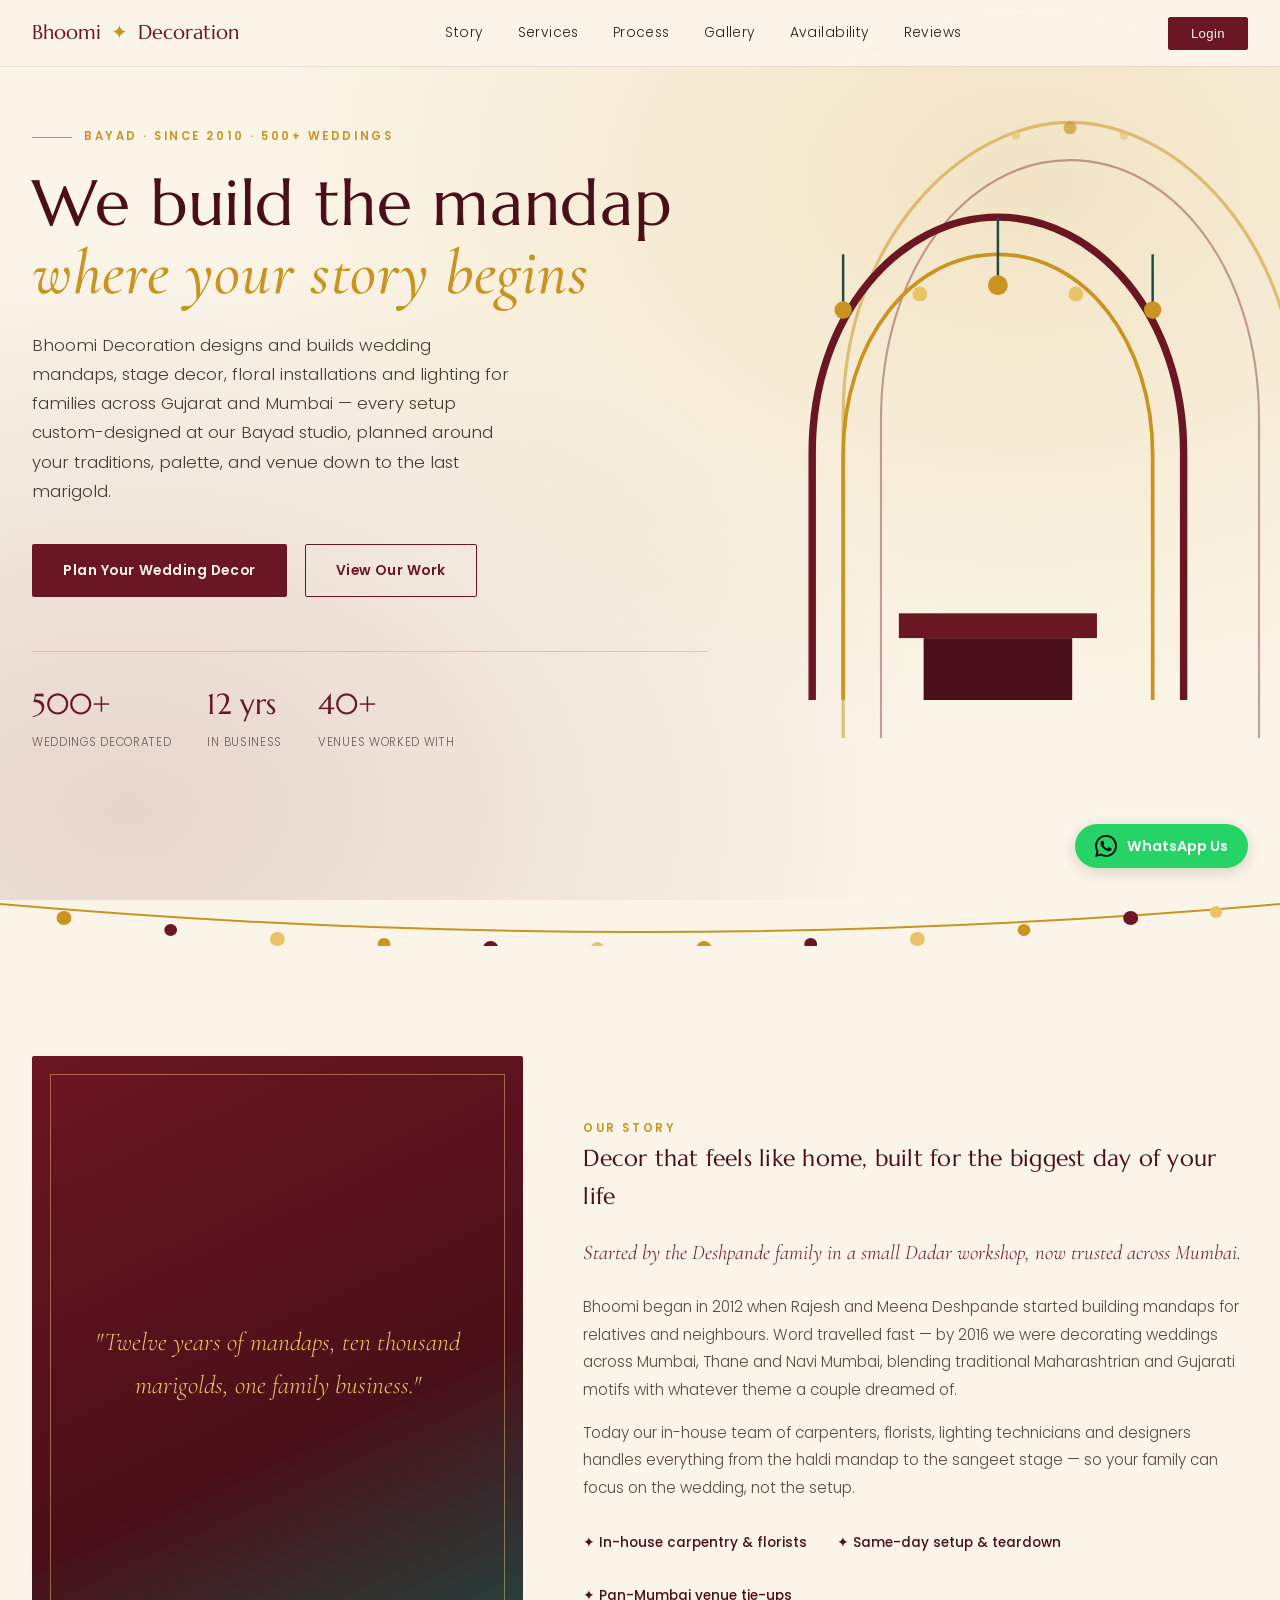
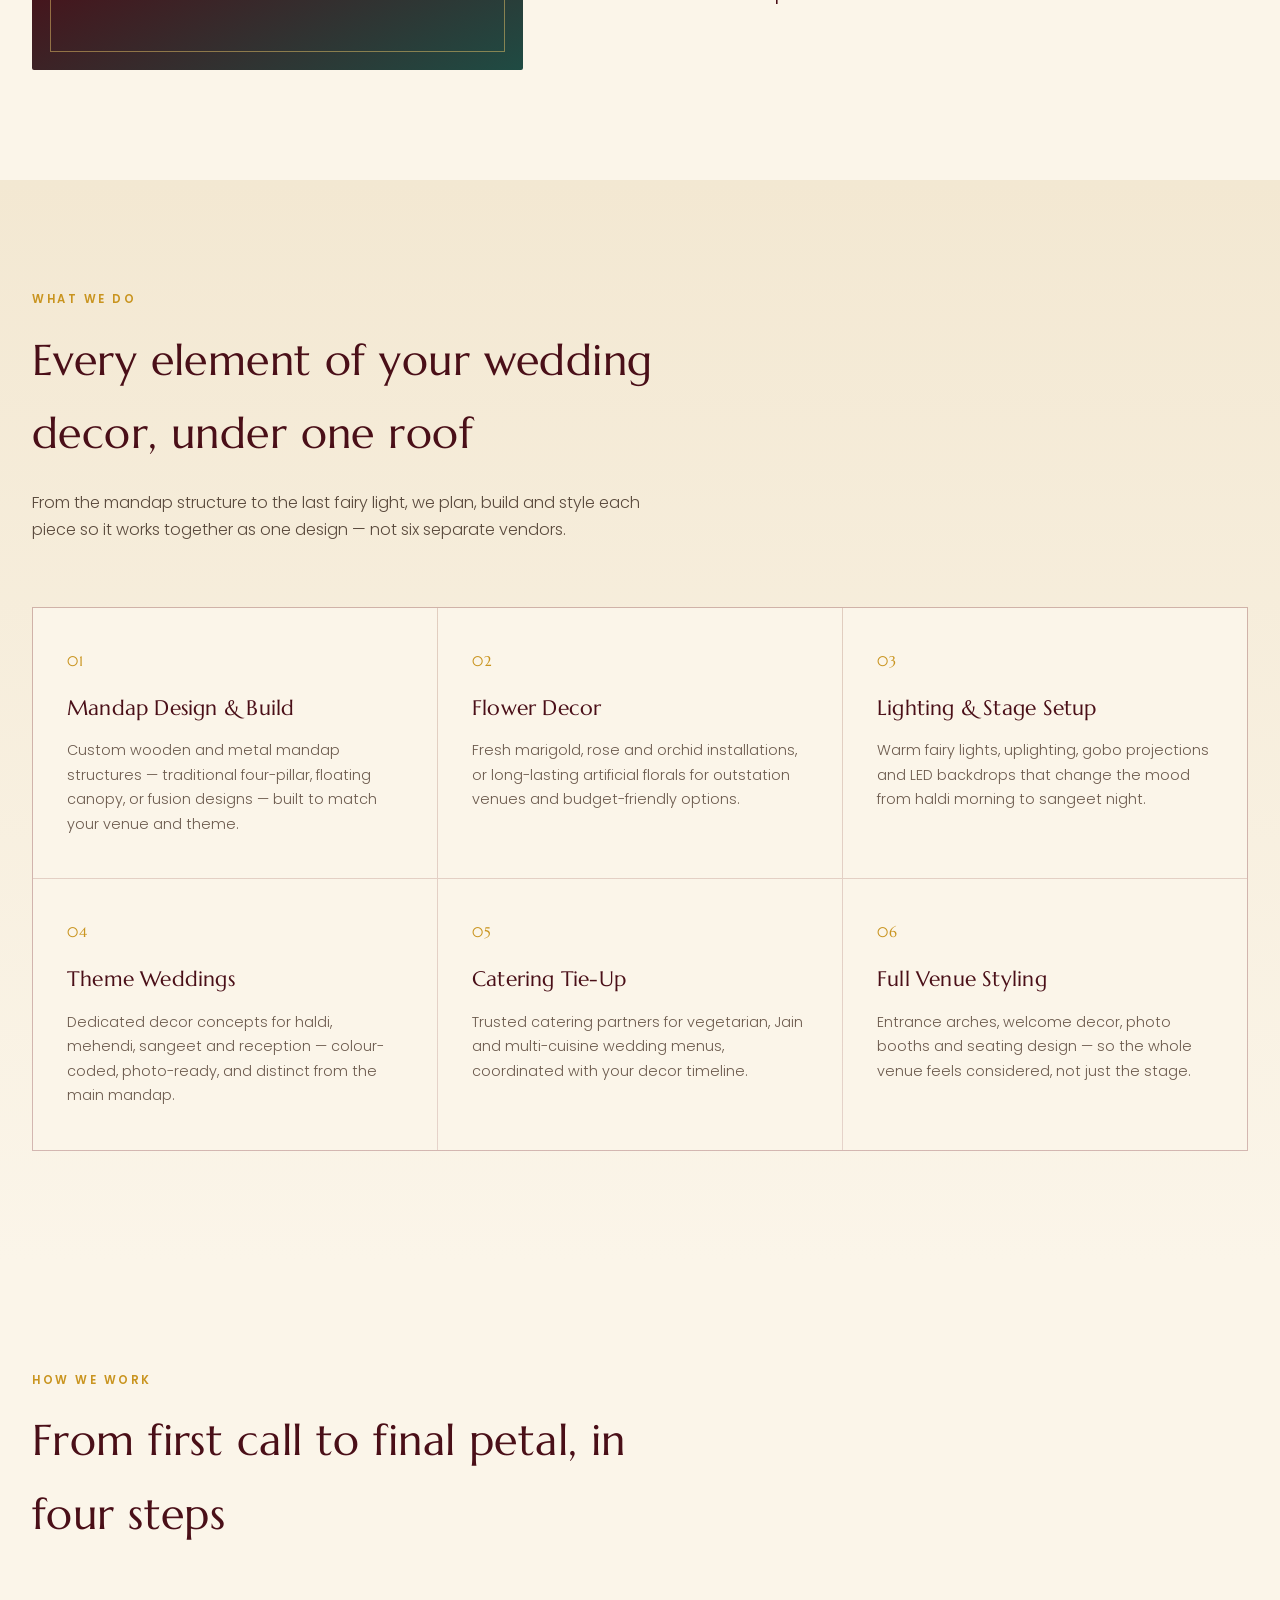
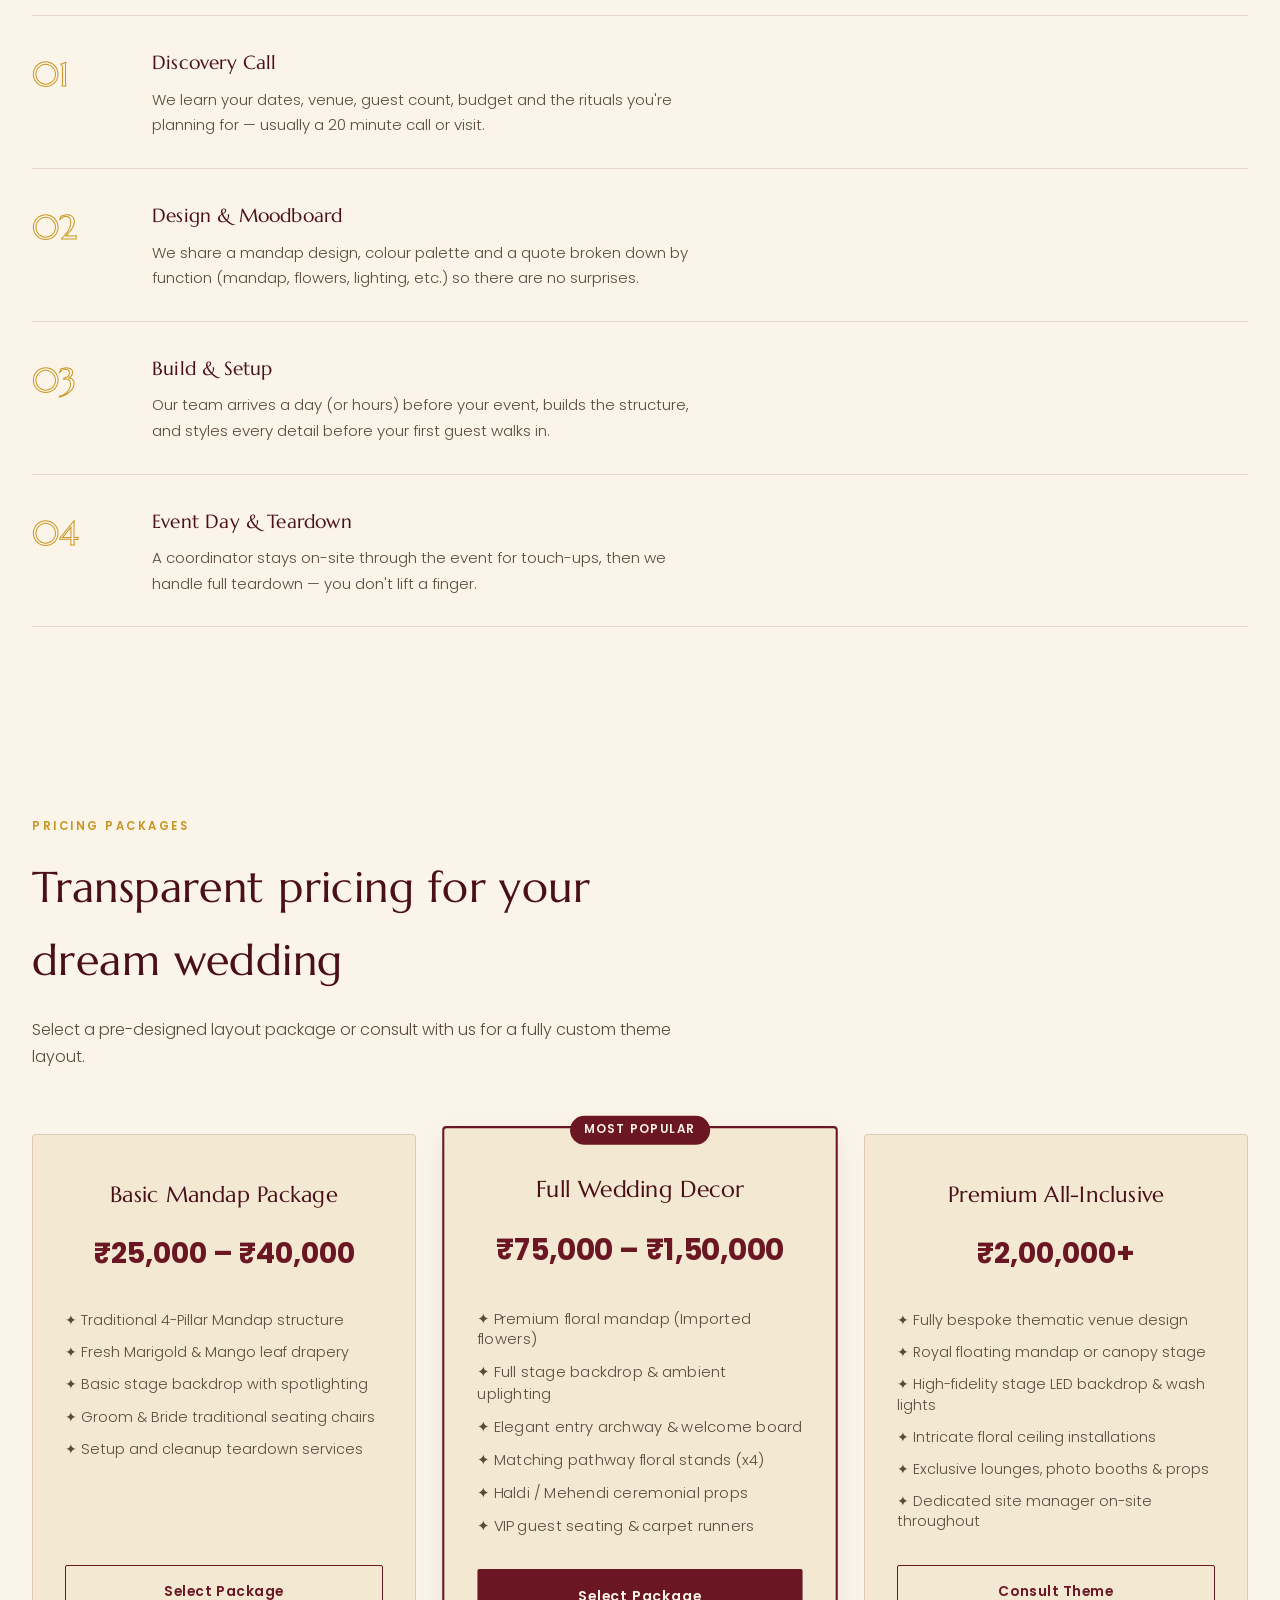
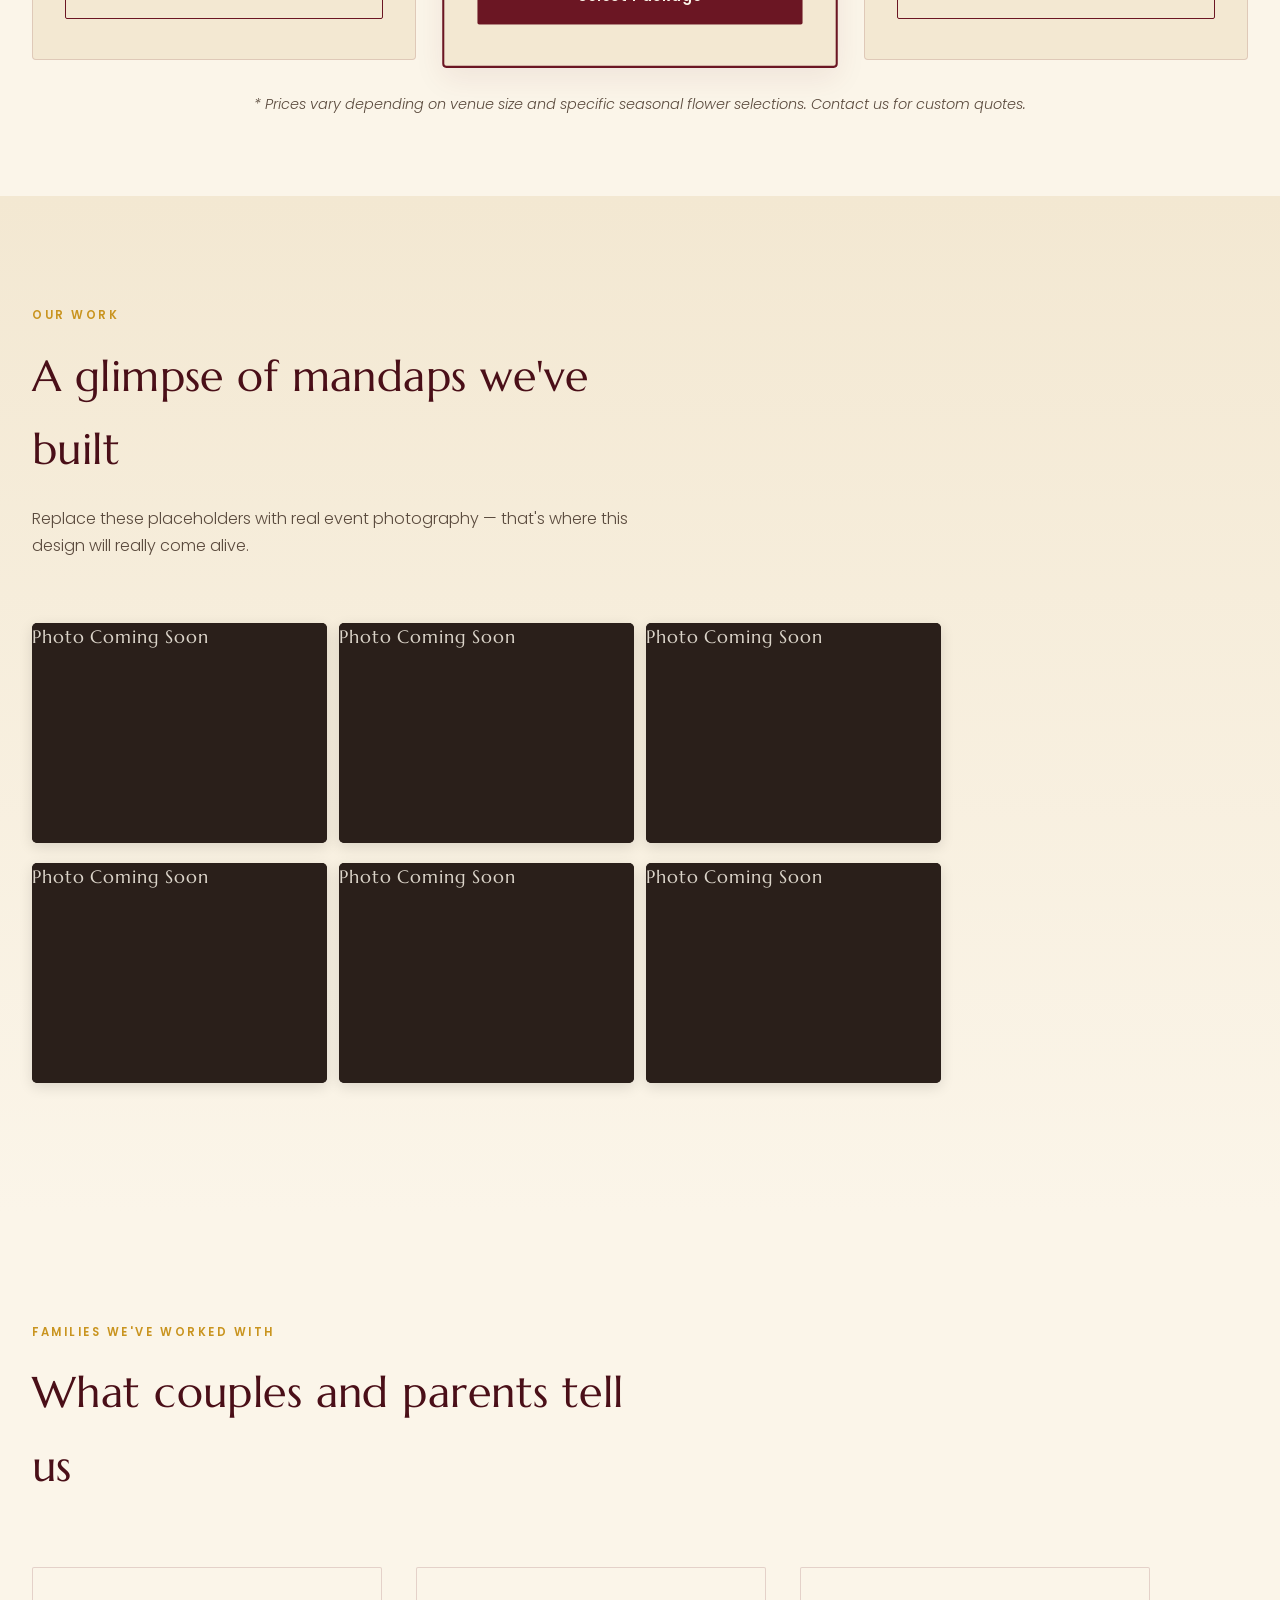
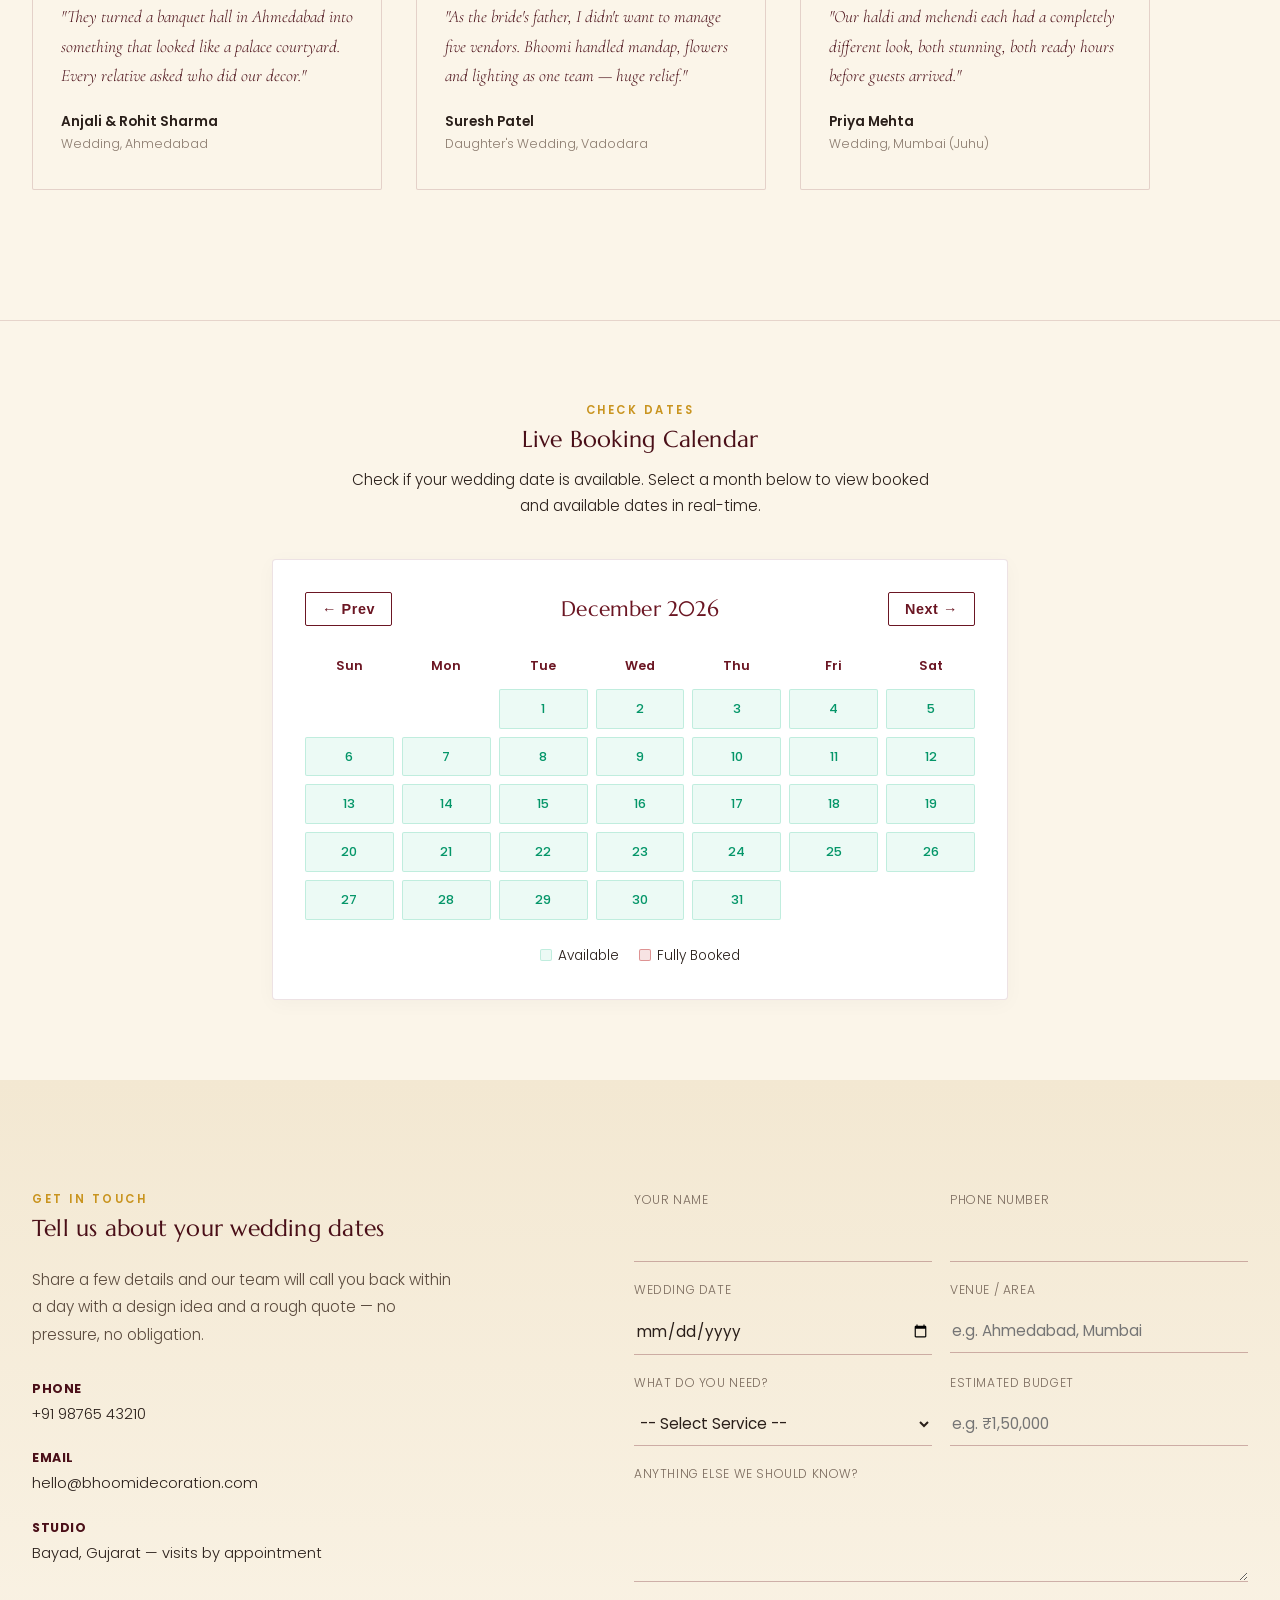
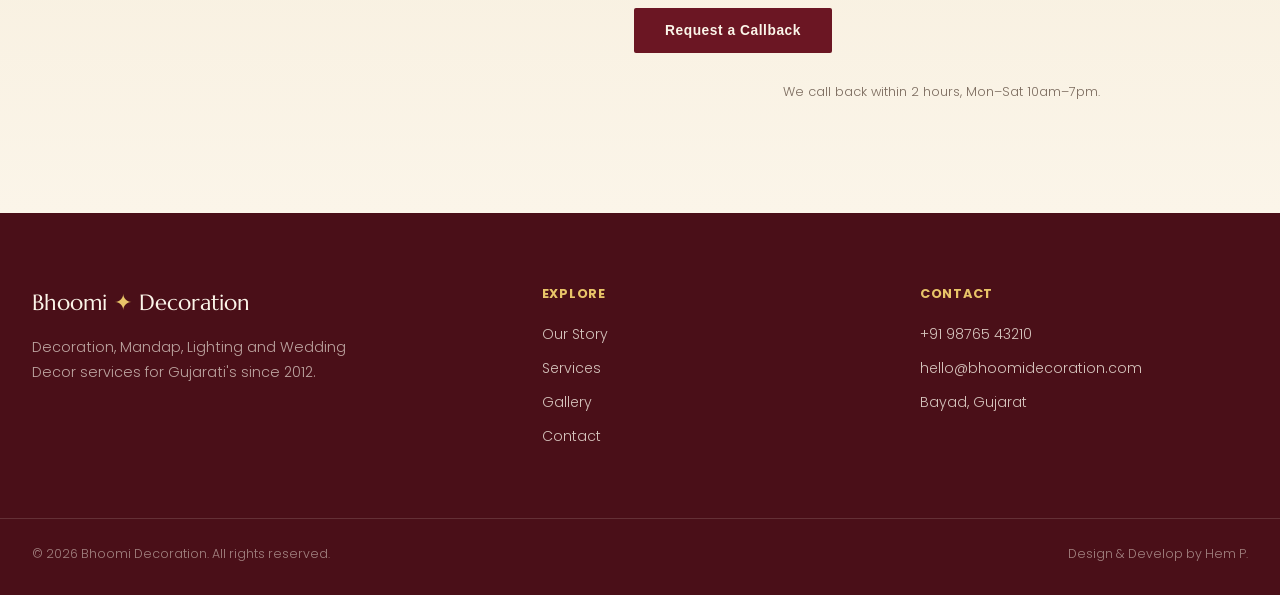
==== commit e3ee4cf2: "client feedback Add" ====
--- a/frontend/index.html
+++ b/frontend/index.html
@@ -178,6 +178,7 @@
                     <a href="#services">Services</a>
                     <a href="#process">Process</a>
                     <a href="#gallery">Gallery</a>
+                    <a href="#availability">Availability</a>
                     <a href="#testimonials">Reviews</a>
                 </div>
                 <div style="display: flex; align-items: center;">
@@ -198,6 +199,7 @@
                 <a href="#services">Services</a>
                 <a href="#process">Process</a>
                 <a href="#gallery">Gallery</a>
+                <a href="#availability">Availability</a>
                 <a href="#testimonials">Reviews</a>
                 <a href="#" onclick="event.preventDefault(); openModal('gateway-view');"
                     style="color: var(--gold);">Login →</a>
@@ -525,7 +527,7 @@
                     <span class="eyebrow">Families We've Worked With</span>
                     <h2>What couples and parents tell us</h2>
                 </div>
-                <div class="testi-grid reveal">
+                <div class="testi-grid reveal" id="testimonials-scroll-container">
                     <div class="testi-card">
                         <div class="testi-quote">"They turned a banquet hall in Ahmedabad into something that looked
                             like
@@ -546,6 +548,52 @@
                         <div class="testi-loc">Wedding, Mumbai (Juhu)</div>
                     </div>
 
+                </div>
+            </div>
+        </section>
+
+
+
+        <!-- AVAILABILITY CALENDAR -->
+        <section id="availability" class="interactive-section" style="padding: 80px 0; background: var(--ivory); border-top: 1px solid rgba(107, 22, 35, 0.15);">
+            <div class="wrap" style="max-width: 800px; margin: 0 auto;">
+                <div class="section-title reveal" style="text-align: center; margin-bottom: 2.5rem;">
+                    <span class="eyebrow" style="justify-content: center;">Check Dates</span>
+                    <h2>Live Booking Calendar</h2>
+                    <p style="max-width: 600px; margin: 0.5rem auto 0 auto;">Check if your wedding date is available. Select a month below to view booked and available dates in real-time.</p>
+                </div>
+                
+                <div class="glass-panel-light" style="background: #ffffff; padding: 2rem; border-radius: 4px; border: 1px solid rgba(107, 22, 35, 0.12); box-shadow: 0 4px 20px rgba(0,0,0,0.03);">
+                    <div class="calendar-controls" style="display: flex; justify-content: space-between; align-items: center; margin-bottom: 1.5rem;">
+                        <button id="prev-month-btn" class="btn btn-ghost" style="padding: 8px 16px; font-size: 0.9rem; cursor: pointer;">← Prev</button>
+                        <h3 id="calendar-month-year" style="font-family: 'Marcellus', serif; color: var(--maroon); font-size: 1.3rem; margin: 0;">June 2026</h3>
+                        <button id="next-month-btn" class="btn btn-ghost" style="padding: 8px 16px; font-size: 0.9rem; cursor: pointer;">Next →</button>
+                    </div>
+                    
+                    <div class="calendar-grid" style="display: grid; grid-template-columns: repeat(7, 1fr); gap: 8px; text-align: center;">
+                        <!-- Day headers -->
+                        <div style="font-weight: 600; color: var(--maroon); font-size: 0.8rem; padding: 4px 0;">Sun</div>
+                        <div style="font-weight: 600; color: var(--maroon); font-size: 0.8rem; padding: 4px 0;">Mon</div>
+                        <div style="font-weight: 600; color: var(--maroon); font-size: 0.8rem; padding: 4px 0;">Tue</div>
+                        <div style="font-weight: 600; color: var(--maroon); font-size: 0.8rem; padding: 4px 0;">Wed</div>
+                        <div style="font-weight: 600; color: var(--maroon); font-size: 0.8rem; padding: 4px 0;">Thu</div>
+                        <div style="font-weight: 600; color: var(--maroon); font-size: 0.8rem; padding: 4px 0;">Fri</div>
+                        <div style="font-weight: 600; color: var(--maroon); font-size: 0.8rem; padding: 4px 0;">Sat</div>
+                        
+                        <!-- Days container -->
+                        <div id="calendar-days-container" style="display: contents;"></div>
+                    </div>
+                    
+                    <div class="calendar-legend" style="display: flex; gap: 20px; justify-content: center; margin-top: 1.5rem; font-size: 0.85rem;">
+                        <div style="display: flex; align-items: center; gap: 6px;">
+                            <span style="display: inline-block; width: 12px; height: 12px; background: rgba(16, 185, 129, 0.08); border: 1px solid rgba(16, 185, 129, 0.2); border-radius: 2px;"></span>
+                            <span>Available</span>
+                        </div>
+                        <div style="display: flex; align-items: center; gap: 6px;">
+                            <span style="display: inline-block; width: 12px; height: 12px; background: rgba(185, 28, 28, 0.12); border: 1.5px solid rgba(185, 28, 28, 0.4); border-radius: 2px;"></span>
+                            <span>Fully Booked</span>
+                        </div>
+                    </div>
                 </div>
             </div>
         </section>
@@ -568,32 +616,54 @@
                         <div><b>Studio</b>Bayad, Gujarat — visits by appointment</div>
                     </div>
                 </div>
-                <form class="reveal" id="contact-form">
+                <form class="reveal" id="callback-form" novalidate>
                     <div class="row2">
-                        <div class="field"><label for="name">Your Name</label><input id="name" type="text" required>
-                        </div>
-                        <div class="field"><label for="phone">Phone Number</label><input id="phone" type="tel" required>
+                        <div class="field">
+                            <label for="name">Your Name</label>
+                            <input id="name" type="text" required>
+                            <span class="error-msg" id="error-name" style="color: #e53e3e; font-size: 0.75rem; margin-top: 4px; display: none;"></span>
+                        </div>
+                        <div class="field">
+                            <label for="phone">Phone Number</label>
+                            <input id="phone" type="tel" required>
+                            <span class="error-msg" id="error-phone" style="color: #e53e3e; font-size: 0.75rem; margin-top: 4px; display: none;"></span>
                         </div>
                     </div>
                     <div class="row2">
-                        <div class="field"><label for="date">Wedding Date</label><input id="date" type="date"></div>
-                        <div class="field"><label for="venue">Venue / Area</label><input id="venue" type="text"
-                                placeholder="e.g. Ahmedabad, Mumbai"></div>
+                        <div class="field">
+                            <label for="date">Wedding Date</label>
+                            <input id="date" type="date" required>
+                            <span class="error-msg" id="error-date" style="color: #e53e3e; font-size: 0.75rem; margin-top: 4px; display: none;"></span>
+                        </div>
+                        <div class="field">
+                            <label for="venue">Venue / Area</label>
+                            <input id="venue" type="text" placeholder="e.g. Ahmedabad, Mumbai">
+                        </div>
+                    </div>
+                    <div class="row2">
+                        <div class="field">
+                            <label for="service">What do you need?</label>
+                            <select id="service" required>
+                                <option value="">-- Select Service --</option>
+                                <option value="Mandap + Full Decor">Mandap + Full Decor</option>
+                                <option value="Flowers Only">Flowers Only</option>
+                                <option value="Lighting & Stage">Lighting & Stage</option>
+                                <option value="Haldi / Mehendi / Sangeet Theme">Haldi / Mehendi / Sangeet Theme</option>
+                                <option value="Not Sure Yet">Not Sure Yet</option>
+                            </select>
+                            <span class="error-msg" id="error-service" style="color: #e53e3e; font-size: 0.75rem; margin-top: 4px; display: none;"></span>
+                        </div>
+                        <div class="field">
+                            <label for="budget">Estimated Budget</label>
+                            <input id="budget" type="text" placeholder="e.g. ₹1,50,000">
+                        </div>
                     </div>
                     <div class="field">
-                        <label for="service">What do you need?</label>
-                        <select id="service">
-                            <option>Mandap + Full Decor</option>
-                            <option>Flowers Only</option>
-                            <option>Lighting & Stage</option>
-                            <option>Haldi / Mehendi / Sangeet Theme</option>
-                            <option>Not Sure Yet</option>
-                        </select>
-                    </div>
-                    <div class="field"><label for="msg">Anything else we should know?</label><textarea id="msg"
-                            rows="3"></textarea></div>
-                    <button class="btn btn-primary submit-btn" type="submit" id="contact-submit-btn">Request a
-                        Callback</button>
+                        <label for="msg">Anything else we should know?</label>
+                        <textarea id="msg" rows="3"></textarea>
+                    </div>
+                    <button class="btn btn-primary submit-btn" type="submit" id="contact-submit-btn">Request a Callback</button>
+                    <p style="font-size: 0.8rem; color: #7a6a5d; margin-top: 10px; text-align: center;">We call back within 2 hours, Mon–Sat 10am–7pm.</p>
                 </form>
 
             </div>
@@ -646,9 +716,7 @@
         <span>WhatsApp Us</span>
     </a>
 
-    <!-- Shared Utilities Scripts -->
-    <script src="common.js"></script>
-    <script src="login.js"></script>
+
 
     <!-- Inline UI logic for Landing page Portfolio -->
     <script>
@@ -736,40 +804,83 @@
             }, { threshold: 0.15 });
             reveals.forEach(el => revealObserver.observe(el));
 
-            // 4. Contact Form submit JSON logic + Phone Validation
-            const contactForm = document.getElementById("contact-form");
+            // 4. Contact Form submit JSON logic + Validation
+            const contactForm = document.getElementById("callback-form");
             const submitBtn = document.getElementById("contact-submit-btn");
 
             if (contactForm && submitBtn) {
                 contactForm.addEventListener("submit", (e) => {
                     e.preventDefault();
 
-                    const name = document.getElementById("name").value;
-                    const phone = document.getElementById("phone").value;
-                    const date = document.getElementById("date").value;
-                    const venue = document.getElementById("venue").value;
-                    const service = document.getElementById("service").value;
-                    const msg = document.getElementById("msg").value;
-
-                    // Clean phone number and validate length
-                    const digits = phone.replace(/\D/g, "");
-                    if (digits.length < 10) {
-                        showToast("Please enter a valid phone number containing at least 10 digits.", "warning");
-                        return;
+                    const nameInput = document.getElementById("name");
+                    const phoneInput = document.getElementById("phone");
+                    const dateInput = document.getElementById("date");
+                    const venueInput = document.getElementById("venue");
+                    const serviceSelect = document.getElementById("service");
+                    const budgetInput = document.getElementById("budget");
+                    const msgInput = document.getElementById("msg");
+
+                    const errName = document.getElementById("error-name");
+                    const errPhone = document.getElementById("error-phone");
+                    const errDate = document.getElementById("error-date");
+                    const errService = document.getElementById("error-service");
+
+                    // Hide previous error messages
+                    [errName, errPhone, errDate, errService].forEach(el => {
+                        if (el) {
+                            el.style.display = "none";
+                            el.innerText = "";
+                        }
+                    });
+
+                    let isValid = true;
+
+                    // 1. Name validation (min 2 chars)
+                    if (nameInput.value.trim().length < 2) {
+                        errName.innerText = "Name must be at least 2 characters.";
+                        errName.style.display = "block";
+                        isValid = false;
                     }
 
-                    // Disable button to prevent duplicate submissions
+                    // 2. Phone validation (exactly 10 digits)
+                    const cleanPhone = phoneInput.value.trim().replace(/\D/g, "");
+                    if (cleanPhone.length !== 10) {
+                        errPhone.innerText = "Phone number must be exactly 10 digits.";
+                        errPhone.style.display = "block";
+                        isValid = false;
+                    }
+
+                    // 3. Date validation (must be future date)
+                    const chosenDate = new Date(dateInput.value);
+                    const today = new Date();
+                    today.setHours(0,0,0,0);
+                    if (!dateInput.value || chosenDate <= today) {
+                        errDate.innerText = "Please select a future date.";
+                        errDate.style.display = "block";
+                        isValid = false;
+                    }
+
+                    // 4. Service validation (required)
+                    if (!serviceSelect.value) {
+                        errService.innerText = "Please select a service.";
+                        errService.style.display = "block";
+                        isValid = false;
+                    }
+
+                    if (!isValid) return;
+
+                    // Disable button and set text to Sending...
                     submitBtn.disabled = true;
-                    const originalText = submitBtn.innerText;
-                    submitBtn.innerText = "Submitting...";
+                    submitBtn.innerText = "Sending...";
 
                     const payload = {
-                        name: name.trim(),
-                        phone: phone.trim(),
-                        date: date,
-                        venue: venue.trim(),
-                        service: service,
-                        message: msg.trim()
+                        name: nameInput.value.trim(),
+                        phone: cleanPhone,
+                        event_date: dateInput.value,
+                        venue: venueInput.value.trim(),
+                        service: serviceSelect.value,
+                        budget: budgetInput.value.trim(),
+                        message: msgInput.value.trim()
                     };
 
                     fetch("/api/callbacks", {
@@ -778,14 +889,20 @@
                         body: JSON.stringify(payload)
                     })
                         .then(res => {
-                            if (!res.ok) throw new Error("Could not process request. Please try again.");
+                            if (!res.ok) throw new Error("Please call us directly at +91 98765 43210");
                             return res.json();
                         })
                         .then(data => {
-                            showToast("Thank you! Your enquiry has been received.", "success");
+                            showToast("We'll call you within 2 hours ✓", "success");
+                            submitBtn.innerText = "Sent!";
                             contactForm.reset();
-
-                            // Wait briefly before opening WhatsApp support channel
+                            
+                            // Re-enable after 3 seconds
+                            setTimeout(() => {
+                                submitBtn.disabled = false;
+                                submitBtn.innerText = "Request a Callback";
+                            }, 3000);
+
                             setTimeout(() => {
                                 if (data.whatsapp_link) {
                                     window.open(data.whatsapp_link, "_blank");
@@ -793,11 +910,9 @@
                             }, 1200);
                         })
                         .catch(err => {
-                            showToast(err.message, "danger");
-                        })
-                        .finally(() => {
+                            showToast("Error: " + err.message, "danger");
                             submitBtn.disabled = false;
-                            submitBtn.innerText = originalText;
+                            submitBtn.innerText = "Request a Callback";
                         });
                 });
             }
@@ -899,9 +1014,127 @@
                         galleryGrid.appendChild(div);
                     });
                 }
+            // 6. Live Availability Calendar Rendering
+            const daysContainer = document.getElementById("calendar-days-container");
+            const monthYearHeader = document.getElementById("calendar-month-year");
+            const prevMonthBtn = document.getElementById("prev-month-btn");
+            const nextMonthBtn = document.getElementById("next-month-btn");
+
+            let bookedDates = [];
+            let currentCalendarDate = new Date(); // Start at today
+
+            // Fetch booked dates from backend API
+            const fetchBookedDates = async () => {
+                try {
+                    const res = await fetch("/api/availability");
+                    if (res.ok) {
+                        const data = await res.json();
+                        bookedDates = data.booked_dates || [];
+                    }
+                } catch (err) {
+                    console.warn("Failed to fetch availability:", err);
+                }
+                renderCalendar();
+            };
+
+            const renderCalendar = () => {
+                if (!daysContainer) return;
+                daysContainer.innerHTML = "";
+
+                const year = currentCalendarDate.getFullYear();
+                const month = currentCalendarDate.getMonth();
+
+                // Format header
+                const monthNames = [
+                    "January", "February", "March", "April", "May", "June",
+                    "July", "August", "September", "October", "November", "December"
+                ];
+                monthYearHeader.innerText = `${monthNames[month]} ${year}`;
+
+                // Get first day of month and total days in month
+                const firstDayIndex = new Date(year, month, 1).getDay();
+                const totalDays = new Date(year, month + 1, 0).getDate();
+
+                // Render blank empty days for offset
+                for (let i = 0; i < firstDayIndex; i++) {
+                    const emptyDiv = document.createElement("div");
+                    emptyDiv.className = "calendar-day empty";
+                    daysContainer.appendChild(emptyDiv);
+                }
+
+                // Render active month days
+                for (let day = 1; day <= totalDays; day++) {
+                    const dateStr = `${year}-${String(month + 1).padStart(2, "0")}-${String(day).padStart(2, "0")}`;
+                    const isBooked = bookedDates.includes(dateStr);
+
+                    const dayDiv = document.createElement("div");
+                    dayDiv.className = `calendar-day ${isBooked ? "booked" : "available"}`;
+                    dayDiv.innerText = day;
+
+                    // Click day handler to autofill callback date
+                    dayDiv.style.cursor = "pointer";
+                    dayDiv.title = isBooked ? "Fully Booked" : "Available — Click to choose this date";
+                    dayDiv.addEventListener("click", () => {
+                        if (!isBooked) {
+                            const dateInput = document.getElementById("date");
+                            if (dateInput) {
+                                dateInput.value = dateStr;
+                                dateInput.scrollIntoView({ behavior: "smooth" });
+                                showToast(`Selected date: ${dateStr} for callback request`, "success");
+                            }
+                        } else {
+                            showToast(`Sorry, ${dateStr} is fully booked. Please select an available date.`, "warning");
+                        }
+                    });
+
+                    daysContainer.appendChild(dayDiv);
+                }
+            };
+
+            if (prevMonthBtn && nextMonthBtn) {
+                prevMonthBtn.addEventListener("click", () => {
+                    currentCalendarDate.setMonth(currentCalendarDate.getMonth() - 1);
+                    renderCalendar();
+                });
+
+                nextMonthBtn.addEventListener("click", () => {
+                    currentCalendarDate.setMonth(currentCalendarDate.getMonth() + 1);
+                    renderCalendar();
+                });
             }
-        });
-    </script>
+
+            fetchBookedDates();
+
+            // 7. Dynamic Testimonials Loader
+            const testiContainer = document.getElementById("testimonials-scroll-container");
+            if (testiContainer) {
+                fetch("/api/testimonials")
+                    .then(res => {
+                        if (!res.ok) throw new Error("API fail");
+                        return res.json();
+                    })
+                    .then(data => {
+                        if (data && data.length > 0) {
+                            testiContainer.innerHTML = "";
+                            data.forEach(item => {
+                                const card = document.createElement("div");
+                                card.className = "testi-card";
+                                const starsStr = "★".repeat(item.rating) + "☆".repeat(5 - item.rating);
+                                card.innerHTML = `
+                                    <div style="color:#ff9f43; font-size:1.1rem; margin-bottom:8px;">${starsStr}</div>
+                                    <div class="testi-quote">"${item.review}"</div>
+                                    <div class="testi-name">${item.name}</div>
+                                    <div class="testi-loc">Client Review</div>
+                                `;
+                                testiContainer.appendChild(card);
+                            });
+                        }
+                    })
+                    .catch(err => console.warn("Using static testimonials fallback:", err));
+            }
+        }
+    });
+</script>
 </body>
 
 </html>
--- a/frontend/styles.css
+++ b/frontend/styles.css
@@ -825,12 +825,19 @@
 
 /* Testimonials */
 .testi-grid {
-    display: grid;
-    grid-template-columns: repeat(3, 1fr);
+    display: flex;
     gap: 34px;
+    overflow-x: auto;
+    scroll-snap-type: x mandatory;
+    padding-bottom: 20px;
+    scrollbar-width: thin;
+    scrollbar-color: var(--maroon) rgba(0,0,0,0.05);
+    -webkit-overflow-scrolling: touch;
 }
 
 .testi-card {
+    flex: 0 0 350px;
+    scroll-snap-align: start;
     background: var(--ivory);
     border: 1px solid rgba(107, 22, 35, 0.16);
     padding: 34px 28px;
@@ -1495,7 +1502,10 @@
         margin-bottom: 10px;
     }
     .testi-grid {
-        grid-template-columns: 1fr;
+        display: flex;
+    }
+    .testi-card {
+        flex: 0 0 290px;
     }
     .contact-grid {
         grid-template-columns: 1fr;
